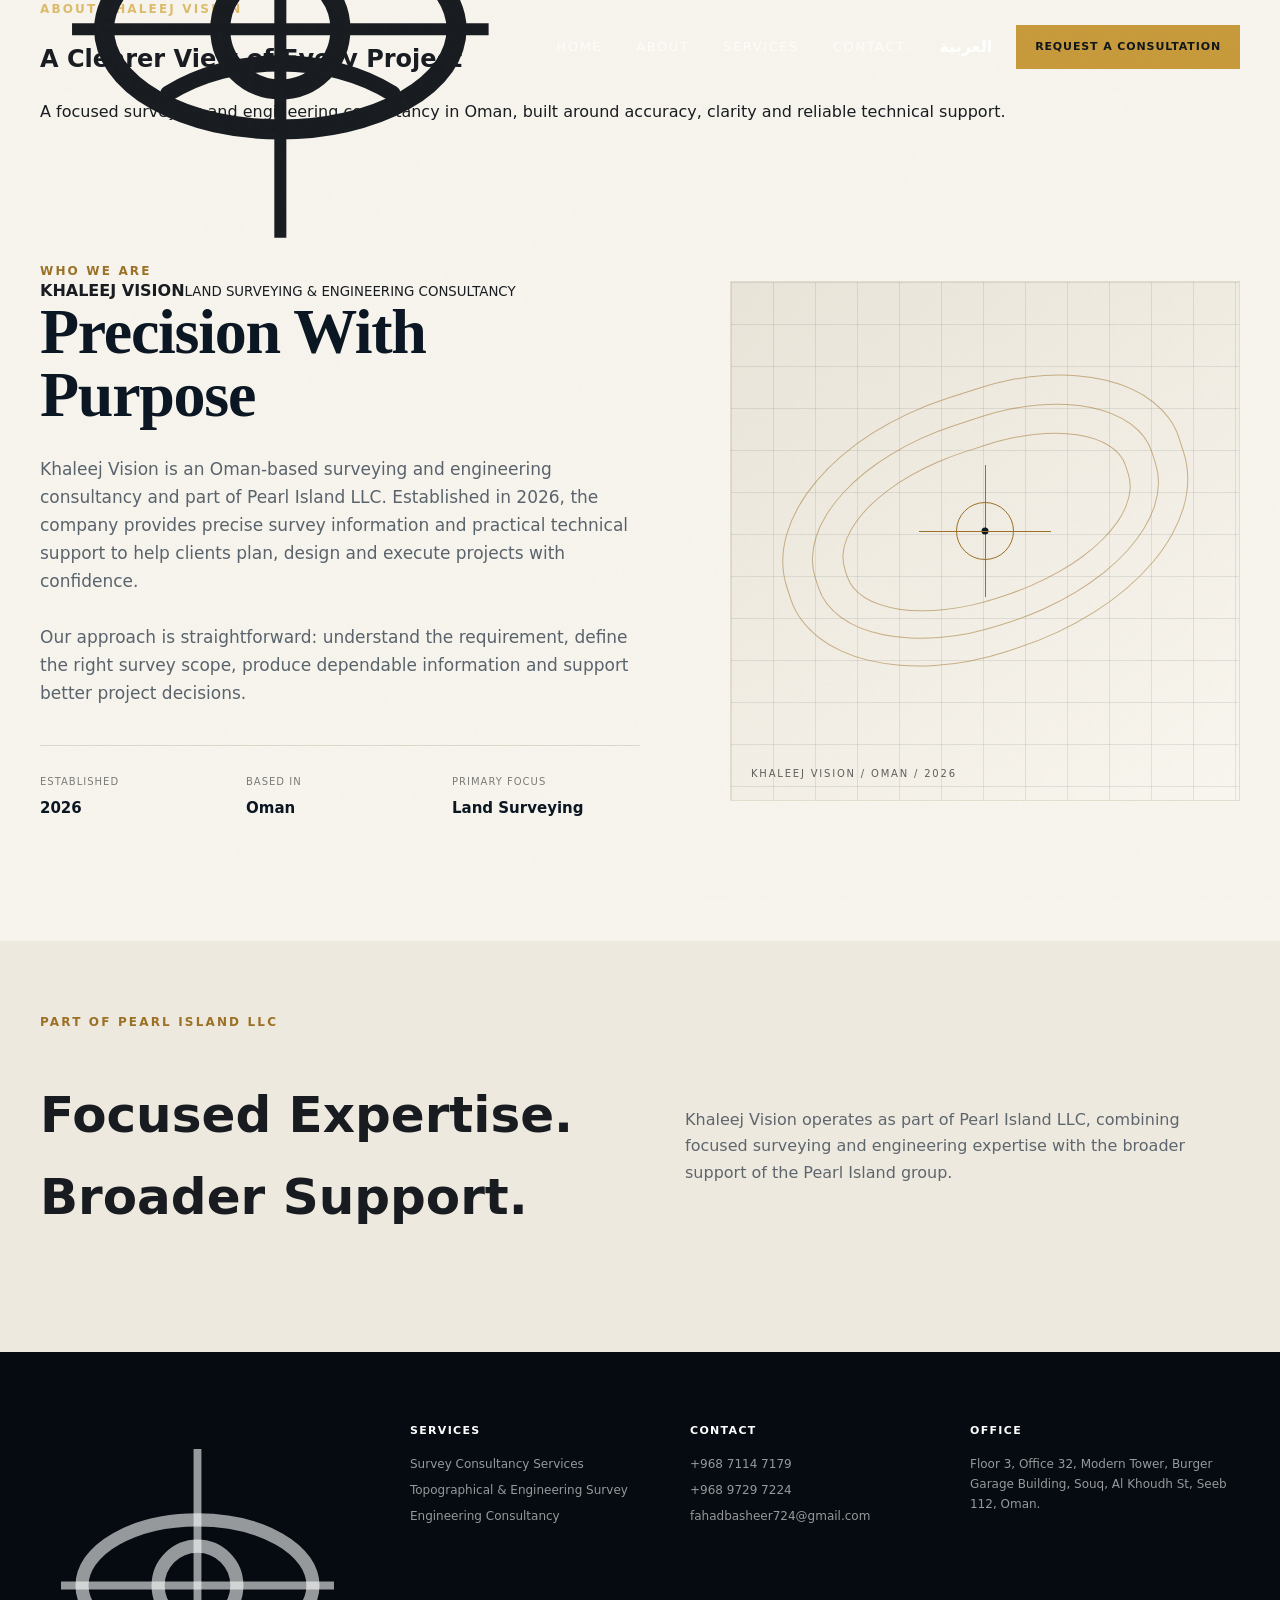
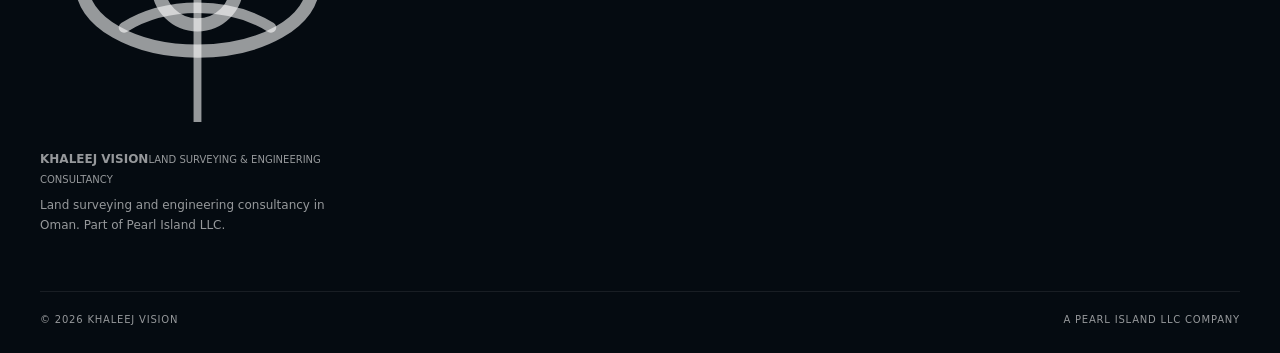
==== about.html @ 49a1b915 "Add separate About page" ====
<!DOCTYPE html>
<html lang="en" dir="ltr">
<head>
  <meta charset="UTF-8">
  <meta name="viewport" content="width=device-width, initial-scale=1.0">
  <meta name="description" content="About Khaleej Vision, an Oman-based surveying and engineering consultancy and part of Pearl Island LLC.">
  <title>About | Khaleej Vision</title>
  <link rel="stylesheet" href="styles.css">
</head>
<body>
  <div class="page-noise" aria-hidden="true"></div>
  <header class="site-header">
    <div class="container nav-wrap">
      <a class="brand-lockup" href="index.html" aria-label="Khaleej Vision home">
        <svg class="brand-mark" viewBox="0 0 120 120" aria-hidden="true"><ellipse cx="60" cy="60" rx="44" ry="25" fill="none" stroke="currentColor" stroke-width="5"/><circle cx="60" cy="60" r="15" fill="none" stroke="currentColor" stroke-width="5"/><line x1="60" y1="8" x2="60" y2="112" stroke="currentColor" stroke-width="3"/><line x1="8" y1="60" x2="112" y2="60" stroke="currentColor" stroke-width="3"/><path d="M32 76 C48 66,72 66,88 76" fill="none" stroke="currentColor" stroke-width="4" stroke-linecap="round"/></svg>
        <span class="brand-text"><strong>KHALEEJ VISION</strong><small>LAND SURVEYING &amp; ENGINEERING CONSULTANCY</small></span>
      </a>
      <nav class="desktop-nav" aria-label="Primary navigation">
        <a href="index.html" data-en="Home" data-ar="الرئيسية">Home</a>
        <a href="about.html" aria-current="page" data-en="About" data-ar="من نحن">About</a>
        <a href="services.html" data-en="Services" data-ar="خدماتنا">Services</a>
        <a href="contact.html" data-en="Contact" data-ar="تواصل معنا">Contact</a>
      </nav>
      <div class="nav-actions">
        <button class="lang-toggle" id="langToggle" type="button" aria-label="Switch language">العربية</button>
        <a class="btn btn-gold btn-nav" href="contact.html" data-en="Request a Consultation" data-ar="اطلب استشارة">Request a Consultation</a>
        <button class="menu-toggle" id="menuToggle" type="button" aria-label="Open menu"><span></span><span></span></button>
      </div>
    </div>
    <div class="mobile-menu" id="mobileMenu">
      <a href="index.html" data-en="Home" data-ar="الرئيسية">Home</a>
      <a href="about.html" aria-current="page" data-en="About" data-ar="من نحن">About</a>
      <a href="services.html" data-en="Services" data-ar="خدماتنا">Services</a>
      <a href="contact.html" data-en="Contact" data-ar="تواصل معنا">Contact</a>
      <a class="btn btn-gold" href="contact.html" data-en="Request a Consultation" data-ar="اطلب استشارة">Request a Consultation</a>
    </div>
  </header>

  <main>
    <section class="page-hero">
      <div class="container page-hero-inner">
        <div class="eyebrow" data-en="ABOUT KHALEEJ VISION" data-ar="عن خليج فيجن">ABOUT KHALEEJ VISION</div>
        <h1 data-en="A Clearer View of Every Project" data-ar="رؤية أوضح لكل مشروع">A Clearer View of Every Project</h1>
        <p data-en="A focused surveying and engineering consultancy in Oman, built around accuracy, clarity and reliable technical support." data-ar="شركة متخصصة في أعمال المساحة والاستشارات الهندسية في سلطنة عُمان، ترتكز على الدقة والوضوح والدعم الفني الموثوق.">A focused surveying and engineering consultancy in Oman, built around accuracy, clarity and reliable technical support.</p>
        <span class="hero-line"></span>
      </div>
    </section>

    <section class="section">
      <div class="container split-layout">
        <div class="section-copy">
          <div class="eyebrow dark" data-en="WHO WE ARE" data-ar="من نحن">WHO WE ARE</div>
          <h2 data-en="Precision With Purpose" data-ar="دقة لها هدف">Precision With Purpose</h2>
          <p data-en="Khaleej Vision is an Oman-based surveying and engineering consultancy and part of Pearl Island LLC. Established in 2026, the company provides precise survey information and practical technical support to help clients plan, design and execute projects with confidence." data-ar="خليج فيجن شركة متخصصة في أعمال المساحة والاستشارات الهندسية في سلطنة عُمان، وهي جزء من شركة Pearl Island LLC. تأسست في عام 2026 لتقديم بيانات مساحية دقيقة ودعم فني عملي يساعد العملاء على التخطيط والتصميم وتنفيذ المشاريع بثقة.">Khaleej Vision is an Oman-based surveying and engineering consultancy and part of Pearl Island LLC. Established in 2026, the company provides precise survey information and practical technical support to help clients plan, design and execute projects with confidence.</p>
          <p data-en="Our approach is straightforward: understand the requirement, define the right survey scope, produce dependable information and support better project decisions." data-ar="منهجيتنا واضحة: فهم المتطلبات، تحديد نطاق المسح المناسب، تقديم معلومات موثوقة، ودعم اتخاذ قرارات أفضل للمشروع.">Our approach is straightforward: understand the requirement, define the right survey scope, produce dependable information and support better project decisions.</p>
          <div class="mini-specs"><div><small data-en="Established" data-ar="تأسست">Established</small><strong>2026</strong></div><div><small data-en="Based in" data-ar="المقر">Based in</small><strong data-en="Oman" data-ar="سلطنة عُمان">Oman</strong></div><div><small data-en="Primary Focus" data-ar="المجال الرئيسي">Primary Focus</small><strong data-en="Land Surveying" data-ar="المساحة الأرضية">Land Surveying</strong></div></div>
        </div>
        <div class="about-art" aria-hidden="true"><div class="map-grid"></div><div class="contour contour-1"></div><div class="contour contour-2"></div><div class="contour contour-3"></div><div class="map-marker"><span></span></div><div class="art-label">KHALEEJ VISION / OMAN / 2026</div></div>
      </div>
    </section>

    <section class="pearl-section">
      <div class="container pearl-box">
        <div><div class="eyebrow dark" data-en="PART OF PEARL ISLAND LLC" data-ar="جزء من PEARL ISLAND LLC">PART OF PEARL ISLAND LLC</div><h2 data-en="Focused Expertise. Broader Support." data-ar="خبرة متخصصة. دعم أوسع.">Focused Expertise. Broader Support.</h2></div>
        <p data-en="Khaleej Vision operates as part of Pearl Island LLC, combining focused surveying and engineering expertise with the broader support of the Pearl Island group." data-ar="تعمل خليج فيجن كجزء من شركة Pearl Island LLC، لتجمع بين الخبرة المتخصصة في أعمال المساحة والهندسة والدعم الأوسع ضمن مجموعة Pearl Island.">Khaleej Vision operates as part of Pearl Island LLC, combining focused surveying and engineering expertise with the broader support of the Pearl Island group.</p>
      </div>
    </section>
  </main>

  <footer class="site-footer">
    <div class="container footer-grid">
      <div class="footer-brand"><a class="footer-lockup" href="index.html" aria-label="Khaleej Vision home"><svg class="brand-mark" viewBox="0 0 120 120" aria-hidden="true"><ellipse cx="60" cy="60" rx="44" ry="25" fill="none" stroke="currentColor" stroke-width="5"/><circle cx="60" cy="60" r="15" fill="none" stroke="currentColor" stroke-width="5"/><line x1="60" y1="8" x2="60" y2="112" stroke="currentColor" stroke-width="3"/><line x1="8" y1="60" x2="112" y2="60" stroke="currentColor" stroke-width="3"/><path d="M32 76 C48 66,72 66,88 76" fill="none" stroke="currentColor" stroke-width="4" stroke-linecap="round"/></svg><span class="brand-text"><strong>KHALEEJ VISION</strong><small>LAND SURVEYING &amp; ENGINEERING CONSULTANCY</small></span></a><p data-en="Land surveying and engineering consultancy in Oman. Part of Pearl Island LLC." data-ar="خدمات المساحة والاستشارات الهندسية في سلطنة عُمان. جزء من Pearl Island LLC.">Land surveying and engineering consultancy in Oman. Part of Pearl Island LLC.</p></div>
      <div><h4 data-en="Services" data-ar="الخدمات">Services</h4><a href="services.html" data-en="Survey Consultancy Services" data-ar="خدمات الاستشارات المساحية">Survey Consultancy Services</a><a href="services.html" data-en="Topographical & Engineering Survey" data-ar="الرفع الطبوغرافي والمسح الهندسي">Topographical & Engineering Survey</a><a href="services.html" data-en="Engineering Consultancy" data-ar="الاستشارات الهندسية">Engineering Consultancy</a></div>
      <div><h4 data-en="Contact" data-ar="التواصل">Contact</h4><p>+968 7114 7179</p><p>+968 9729 7224</p><p>fahadbasheer724@gmail.com</p></div>
      <div><h4 data-en="Office" data-ar="المكتب">Office</h4><p data-en="Floor 3, Office 32, Modern Tower, Burger Garage Building, Souq, Al Khoudh St, Seeb 112, Oman." data-ar="الطابق الثالث، مكتب 32، البرج الحديث، مبنى Burger Garage، السوق، شارع الخوض، السيب 112، سلطنة عُمان.">Floor 3, Office 32, Modern Tower, Burger Garage Building, Souq, Al Khoudh St, Seeb 112, Oman.</p></div>
    </div>
    <div class="container footer-bottom"><span>© 2026 Khaleej Vision</span><span data-en="A Pearl Island LLC Company" data-ar="إحدى شركات Pearl Island LLC">A Pearl Island LLC Company</span></div>
  </footer>
  <script src="script.js"></script>
</body>
</html>
---- styles.css ----
:root{
  --navy:#0B1623;
  --navy-2:#102538;
  --navy-3:#17344b;
  --gold:#C79A3B;
  --gold-light:#DDBB6A;
  --gold-dark:#9B7125;
  --ivory:#F7F4ED;
  --white:#FFFFFF;
  --slate:#65707C;
  --charcoal:#181C20;
  --line:rgba(199,154,59,.28);
  --radius:4px;
  --container:1200px;
}

*{box-sizing:border-box}
html{scroll-behavior:smooth}
body{
  margin:0;
  background:var(--ivory);
  color:var(--charcoal);
  font-family:Inter,system-ui,-apple-system,BlinkMacSystemFont,"Segoe UI",sans-serif;
  line-height:1.65;
  overflow-x:hidden;
}
body.rtl{font-family:"Noto Kufi Arabic",Inter,sans-serif}
img{max-width:100%;display:block}
a{text-decoration:none;color:inherit}
button,input,select,textarea{font:inherit}
button{cursor:pointer}
.container{width:min(var(--container),calc(100% - 40px));margin:0 auto}
.page-noise{
  position:fixed;inset:0;pointer-events:none;z-index:9999;opacity:.025;
  background-image:url("data:image/svg+xml,%3Csvg viewBox='0 0 180 180' xmlns='http://www.w3.org/2000/svg'%3E%3Cfilter id='n'%3E%3CfeTurbulence type='fractalNoise' baseFrequency='.82' numOctaves='2' stitchTiles='stitch'/%3E%3C/filter%3E%3Crect width='100%25' height='100%25' filter='url(%23n)' opacity='.7'/%3E%3C/svg%3E");
}

/* Header */
.site-header{
  position:absolute;top:0;left:0;right:0;z-index:50;
  border-bottom:1px solid rgba(255,255,255,.12);
}
.nav-wrap{height:94px;display:flex;align-items:center;justify-content:space-between;gap:24px}
.brand{width:190px;display:block}
.brand img{width:100%;filter:brightness(0) invert(1);opacity:.97}
.desktop-nav{display:flex;align-items:center;gap:34px;margin-left:auto}
.desktop-nav a{
  color:rgba(255,255,255,.78);font-size:13px;text-transform:uppercase;
  letter-spacing:.12em;position:relative;
}
.desktop-nav a:after{
  content:"";position:absolute;left:0;right:100%;bottom:-9px;height:1px;background:var(--gold);
  transition:right .25s ease;
}
.desktop-nav a:hover{color:#fff}
.desktop-nav a:hover:after{right:0}
.nav-actions{display:flex;align-items:center;gap:14px}
.lang-toggle{
  border:0;background:transparent;color:#fff;font-weight:600;padding:11px 10px
}
.menu-toggle{display:none;background:transparent;border:0;width:42px;height:42px;position:relative}
.menu-toggle span{position:absolute;left:8px;right:8px;height:1px;background:#fff}
.menu-toggle span:first-child{top:16px}.menu-toggle span:last-child{top:25px}
.mobile-menu{
  display:none;background:var(--navy);border-top:1px solid rgba(255,255,255,.1);
  padding:22px 20px 28px;
}
.mobile-menu a{display:block;color:#fff;padding:12px 0}

/* Buttons */
.btn{
  display:inline-flex;align-items:center;justify-content:center;min-height:48px;
  padding:0 24px;border:1px solid transparent;text-transform:uppercase;letter-spacing:.08em;
  font-size:12px;font-weight:700;transition:all .25s ease;
}
.btn-gold{background:var(--gold);color:#10161b;border-color:var(--gold)}
.btn-gold:hover{background:var(--gold-light);border-color:var(--gold-light);transform:translateY(-1px)}
.btn-outline{border-color:rgba(255,255,255,.5);color:#fff;background:transparent}
.btn-outline:hover{border-color:var(--gold);color:var(--gold-light)}
.btn-nav{min-height:44px;padding:0 18px;font-size:11px}

/* Hero */
.hero{
  position:relative;background:
  radial-gradient(circle at 78% 38%,rgba(48,86,111,.25),transparent 32%),
  linear-gradient(118deg,#07111c 0%,#0B1623 52%,#10283b 100%);
  color:#fff;overflow:hidden;
}
.hero:before{
  content:"";position:absolute;inset:0;opacity:.18;
  background-image:linear-gradient(rgba(255,255,255,.05) 1px,transparent 1px),
                   linear-gradient(90deg,rgba(255,255,255,.05) 1px,transparent 1px);
  background-size:56px 56px;
  mask-image:linear-gradient(to right,transparent 12%,#000 90%);
}
.hero-grid{
  min-height:780px;padding-top:150px;padding-bottom:100px;
  display:grid;grid-template-columns:1.05fr .95fr;align-items:center;gap:60px;position:relative;z-index:3;
}
.eyebrow{
  color:var(--gold-light);font-size:12px;font-weight:700;letter-spacing:.18em;
  text-transform:uppercase;margin-bottom:20px;
}
.eyebrow.dark{color:var(--gold-dark)}
.hero h1,.section h2{
  font-family:"Cormorant Garamond",Georgia,serif;font-weight:600;line-height:.98;margin:0;
}
body.rtl .hero h1,body.rtl .section h2{font-family:"Noto Kufi Arabic",serif;line-height:1.35}
.hero h1{font-size:clamp(58px,6.3vw,92px);max-width:760px;letter-spacing:-.025em}
.hero-lead{max-width:650px;color:rgba(255,255,255,.72);font-size:18px;margin:30px 0 34px}
.hero-actions{display:flex;flex-wrap:wrap;gap:14px}
.parent-note{margin-top:38px;display:flex;align-items:center;gap:14px;color:rgba(255,255,255,.6);font-size:11px;letter-spacing:.14em}
.parent-line{width:42px;height:1px;background:var(--gold)}

.hero-visual{position:relative;min-height:560px;display:flex;align-items:center;justify-content:center}
.visual-frame{
  width:min(100%,540px);aspect-ratio:1/1;position:relative;border:1px solid rgba(221,187,106,.26);
  border-radius:50%;background:radial-gradient(circle,rgba(255,255,255,.035),transparent 68%);
}
.visual-frame:before,.visual-frame:after{
  content:"";position:absolute;background:rgba(221,187,106,.34)
}
.visual-frame:before{width:1px;top:-28px;bottom:-28px;left:50%}
.visual-frame:after{height:1px;left:-28px;right:-28px;top:50%}
.terrain{position:absolute;left:9%;right:9%;bottom:13%;border:1px solid rgba(221,187,106,.44);border-top:none;border-radius:0 0 50% 50%}
.terrain-a{height:34%;transform:rotate(-6deg)}
.terrain-b{height:28%;left:13%;right:5%;transform:rotate(7deg);opacity:.7}
.terrain-c{height:22%;left:5%;right:16%;transform:rotate(-1deg);opacity:.5}
.instrument{position:absolute;left:50%;top:49%;transform:translate(-50%,-50%);width:180px;height:300px;z-index:2}
.instrument-head{position:absolute;top:15px;left:43px;width:94px;height:72px;border:5px solid var(--gold);background:#0d1c29;border-radius:6px}
.instrument-head:before{content:"";position:absolute;left:17px;right:17px;top:18px;height:5px;background:var(--gold)}
.lens{width:30px;height:30px;border:4px solid var(--gold-light);border-radius:50%;position:absolute;left:28px;top:17px;background:#0B1623}
.instrument-neck{position:absolute;top:86px;left:78px;width:24px;height:32px;background:var(--gold)}
.tripod{position:absolute;top:112px;width:5px;height:170px;background:linear-gradient(var(--gold-light),var(--gold));transform-origin:top}
.tripod-left{left:87px;transform:rotate(20deg)}.tripod-mid{left:88px}.tripod-right{left:89px;transform:rotate(-20deg)}
.coord{position:absolute;font-size:10px;letter-spacing:.12em;color:rgba(255,255,255,.52)}
.coord-a{top:18%;left:11%}.coord-b{top:42%;right:5%}.coord-c{bottom:18%;left:17%}
.survey-crosshair{position:absolute;right:-100px;top:180px;width:330px;height:330px;opacity:.16}
.cross-ring{position:absolute;inset:42px;border:1px solid var(--gold);border-radius:50%}
.cross-v{position:absolute;left:50%;top:0;bottom:0;width:1px;background:var(--gold)}
.cross-h{position:absolute;top:50%;left:0;right:0;height:1px;background:var(--gold)}
.topo-lines{position:absolute;width:500px;height:300px;border:1px solid rgba(221,187,106,.17);border-radius:45% 55% 51% 49%;transform:rotate(16deg)}
.topo-one{left:-160px;top:280px;box-shadow:0 0 0 22px rgba(221,187,106,.035),0 0 0 45px rgba(221,187,106,.025),0 0 0 68px rgba(221,187,106,.018)}

.trust-strip{position:relative;z-index:4;border-top:1px solid rgba(255,255,255,.13);background:rgba(4,12,19,.35)}
.trust-grid{display:grid;grid-template-columns:repeat(4,1fr)}
.trust-grid>div{padding:22px 24px;border-right:1px solid rgba(255,255,255,.1);display:flex;align-items:center;gap:14px}
body.rtl .trust-grid>div{border-right:0;border-left:1px solid rgba(255,255,255,.1)}
.trust-grid span{color:var(--gold);font-size:11px}
.trust-grid strong{font-size:12px;letter-spacing:.03em;font-weight:600;color:rgba(255,255,255,.84)}

/* General Sections */
.section{padding:120px 0;position:relative}
.section-light{background:var(--ivory)}
.split-layout{display:grid;grid-template-columns:1fr .85fr;gap:90px;align-items:center}
.section h2{font-size:clamp(46px,5vw,68px);color:var(--navy);letter-spacing:-.02em}
.section-copy>p,.section-heading>p{color:#59636c;font-size:17px;max-width:700px;margin:28px 0}
.mini-specs{display:grid;grid-template-columns:repeat(3,1fr);gap:18px;margin-top:38px;padding-top:28px;border-top:1px solid #ded8cc}
.mini-specs div{display:flex;flex-direction:column;gap:5px}
.mini-specs small{text-transform:uppercase;letter-spacing:.1em;font-size:10px;color:#7c7c78}
.mini-specs strong{color:var(--navy);font-size:15px}

.about-art{height:520px;position:relative;background:linear-gradient(145deg,#e9e4d8,#f9f6ef);overflow:hidden;border:1px solid #e3ddcf}
.map-grid{position:absolute;inset:0;background-image:linear-gradient(rgba(11,22,35,.09) 1px,transparent 1px),linear-gradient(90deg,rgba(11,22,35,.09) 1px,transparent 1px);background-size:42px 42px}
.contour{position:absolute;border:1px solid rgba(155,113,37,.5);border-radius:50% 42% 52% 45%;transform:rotate(-18deg)}
.contour-1{width:420px;height:260px;left:45px;top:110px}
.contour-2{width:360px;height:205px;left:75px;top:138px}
.contour-3{width:300px;height:150px;left:106px;top:166px}
.map-marker{position:absolute;left:50%;top:48%;width:58px;height:58px;border:1px solid var(--gold-dark);border-radius:50%;transform:translate(-50%,-50%)}
.map-marker:before,.map-marker:after{content:"";position:absolute;background:var(--gold-dark)}
.map-marker:before{left:50%;top:-38px;bottom:-38px;width:1px}.map-marker:after{top:50%;left:-38px;right:-38px;height:1px}
.map-marker span{position:absolute;width:7px;height:7px;background:var(--navy);border-radius:50%;left:50%;top:50%;transform:translate(-50%,-50%)}
.art-label{position:absolute;bottom:18px;left:20px;font-size:10px;letter-spacing:.18em;color:#5e5f5b}

/* Services */
.services-section{background:var(--navy);color:#fff}
.services-section h2{color:#fff}
.section-heading.center{text-align:center;max-width:850px;margin:0 auto 56px}
.section-heading.center p{margin:24px auto 0;color:rgba(255,255,255,.58)}
.services-grid{display:grid;grid-template-columns:repeat(3,1fr);gap:18px}
.service-card{
  min-height:430px;border:1px solid rgba(255,255,255,.12);padding:32px;display:flex;flex-direction:column;
  position:relative;background:rgba(255,255,255,.025);transition:all .3s ease;
}
.service-card.featured{border-color:rgba(199,154,59,.32)}
.service-card:hover{transform:translateY(-5px);border-color:var(--gold);background:rgba(255,255,255,.045)}
.service-number{font-family:"Cormorant Garamond",serif;color:var(--gold);font-size:34px;margin-bottom:18px}
.service-card h3{font-family:"Cormorant Garamond",serif;font-size:31px;line-height:1.05;margin:18px 0;color:#fff;font-weight:600}
body.rtl .service-card h3{font-family:"Noto Kufi Arabic",sans-serif;font-size:24px;line-height:1.55}
.service-card p{color:rgba(255,255,255,.61);font-size:14px;margin:0 0 28px}
.service-card a{margin-top:auto;color:var(--gold-light);font-size:12px;text-transform:uppercase;letter-spacing:.08em}
.temp-note{margin-top:auto;font-size:10px;color:rgba(255,255,255,.32);text-transform:uppercase;letter-spacing:.06em}
.service-icon{width:54px;height:54px;position:relative;color:var(--gold)}
.survey-icon:before{content:"";position:absolute;left:8px;right:8px;top:4px;height:28px;border:2px solid currentColor;border-radius:3px}
.survey-icon:after{content:"";position:absolute;left:26px;top:32px;width:2px;height:21px;background:currentColor;box-shadow:-15px 8px 0 -0.5px currentColor,15px 8px 0 -0.5px currentColor}
.topo-icon{border:1px solid currentColor;border-radius:45% 55% 45% 55%}
.topo-icon:before,.topo-icon:after{content:"";position:absolute;border:1px solid currentColor;border-radius:48% 52%}
.topo-icon:before{inset:8px}.topo-icon:after{inset:16px}
.engineering-icon:before{content:"";position:absolute;left:8px;bottom:5px;width:10px;height:25px;background:currentColor;box-shadow:14px -10px 0 currentColor,28px -22px 0 currentColor}
.engineering-icon:after{content:"";position:absolute;left:4px;right:3px;bottom:2px;height:2px;background:currentColor}

/* Precision */
.precision-section{background:#07121d;color:#fff;overflow:hidden}
.precision-bg{position:absolute;inset:0;opacity:.27;background:
  radial-gradient(circle at 85% 10%,rgba(199,154,59,.24),transparent 28%),
  repeating-radial-gradient(ellipse at 75% 55%,transparent 0 32px,rgba(221,187,106,.13) 33px 34px)}
.precision-grid{position:relative;display:grid;grid-template-columns:1fr 1fr;gap:80px;align-items:end}
.precision-section h2{color:#fff}
.precision-copy p{color:rgba(255,255,255,.66);font-size:17px;margin:0 0 30px}
.precision-points{display:flex;flex-direction:column}
.precision-points span{padding:14px 0;border-bottom:1px solid rgba(255,255,255,.12);font-size:13px;text-transform:uppercase;letter-spacing:.08em;color:rgba(255,255,255,.83)}

/* Process */
.process-section{background:#fff}
.process-line{display:grid;grid-template-columns:repeat(4,1fr);margin-top:60px;position:relative}
.process-line:before{content:"";position:absolute;left:6%;right:6%;top:25px;height:1px;background:#d8ccb6}
.process-step{padding:0 28px 0 0;position:relative;z-index:1}
body.rtl .process-step{padding:0 0 0 28px}
.step-dot{
  width:50px;height:50px;border:1px solid var(--gold);background:#fff;border-radius:50%;
  display:flex;align-items:center;justify-content:center;color:var(--gold-dark);font-size:11px;font-weight:700
}
.process-step h3{font-family:"Cormorant Garamond",serif;color:var(--navy);font-size:28px;margin:22px 0 8px}
body.rtl .process-step h3{font-family:"Noto Kufi Arabic",sans-serif;font-size:22px}
.process-step p{font-size:13px;color:#6d747a;max-width:230px}

/* Pearl */
.pearl-section{padding:72px 0;background:#eee9df}
.pearl-box{display:grid;grid-template-columns:1fr 1fr;gap:90px;align-items:center}
.pearl-box h2{font-size:50px}
.pearl-box p{color:#5e666d;font-size:16px;margin:0}

/* Contact */
.contact-section{background:linear-gradient(130deg,#091522,#0d2233);color:#fff}
.contact-grid{display:grid;grid-template-columns:.9fr 1.1fr;gap:90px;align-items:start}
.contact-section h2{color:#fff}
.contact-copy>p{color:rgba(255,255,255,.62);font-size:17px;max-width:520px}
.contact-details{display:flex;flex-direction:column;margin-top:45px}
.contact-details a{padding:15px 0;border-bottom:1px solid rgba(255,255,255,.12);display:flex;flex-direction:column}
.contact-details small{font-size:10px;color:var(--gold-light);text-transform:uppercase;letter-spacing:.12em}
.contact-details strong{font-size:15px;font-weight:500;margin-top:3px}
.contact-form{border:1px solid rgba(255,255,255,.13);padding:32px;background:rgba(255,255,255,.025)}
.form-row{display:grid;grid-template-columns:1fr 1fr;gap:16px}
.contact-form label{display:block;margin-bottom:18px}
.contact-form label span{display:block;font-size:11px;text-transform:uppercase;letter-spacing:.08em;color:rgba(255,255,255,.58);margin-bottom:7px}
.contact-form input,.contact-form select,.contact-form textarea{
  width:100%;border:1px solid rgba(255,255,255,.17);background:rgba(255,255,255,.04);color:#fff;
  min-height:50px;padding:11px 13px;outline:none;border-radius:0
}
.contact-form select option{color:#111}
.contact-form textarea{resize:vertical}
.contact-form input:focus,.contact-form select:focus,.contact-form textarea:focus{border-color:var(--gold)}
.form-note{font-size:10px;color:rgba(255,255,255,.32);margin:15px 0 0}

/* Footer */
.site-footer{background:#050b11;color:rgba(255,255,255,.58);padding:70px 0 24px}
.footer-grid{display:grid;grid-template-columns:1.4fr 1fr 1fr 1.2fr;gap:55px}
.footer-brand img{width:210px;filter:brightness(0) invert(1);margin-bottom:18px}
.footer-brand p,.footer-grid p,.footer-grid a{font-size:12px;display:block;margin:6px 0}
.footer-grid h4{color:#fff;font-size:11px;letter-spacing:.12em;text-transform:uppercase;margin:0 0 15px}
.footer-grid a:hover{color:var(--gold-light)}
.footer-bottom{border-top:1px solid rgba(255,255,255,.08);margin-top:50px;padding-top:20px;display:flex;justify-content:space-between;gap:20px;font-size:10px;letter-spacing:.08em;text-transform:uppercase}

/* RTL */
body.rtl{text-align:right}
body.rtl .desktop-nav{margin-left:0;margin-right:auto}
body.rtl .parent-note{flex-direction:row-reverse;justify-content:flex-end}
body.rtl .service-card a{direction:rtl}
body.rtl .art-label{left:auto;right:20px}

/* Responsive */
@media(max-width:980px){
  .desktop-nav,.btn-nav{display:none}
  .menu-toggle{display:block}
  .mobile-menu.open{display:block}
  .hero-grid,.split-layout,.precision-grid,.pearl-box,.contact-grid{grid-template-columns:1fr}
  .hero-grid{padding-top:150px;gap:10px}
  .hero-visual{min-height:420px}
  .visual-frame{width:390px}
  .trust-grid{grid-template-columns:repeat(2,1fr)}
  .services-grid{grid-template-columns:1fr}
  .service-card{min-height:330px}
  .process-line{grid-template-columns:repeat(2,1fr);gap:38px}
  .process-line:before{display:none}
  .footer-grid{grid-template-columns:repeat(2,1fr)}
  .section{padding:90px 0}
}
@media(max-width:620px){
  .container{width:min(100% - 28px,var(--container))}
  .nav-wrap{height:80px}
  .brand{width:160px}
  .lang-toggle{font-size:12px}
  .hero-grid{min-height:auto;padding-top:132px;padding-bottom:60px}
  .hero h1{font-size:50px}
  .hero-lead{font-size:15px}
  .hero-actions{flex-direction:column;align-items:stretch}
  .hero-visual{min-height:340px}
  .visual-frame{width:300px}
  .instrument{transform:translate(-50%,-50%) scale(.72)}
  .trust-grid{grid-template-columns:1fr 1fr}
  .trust-grid>div{padding:16px 12px;align-items:flex-start;flex-direction:column;gap:4px}
  .section h2{font-size:43px}
  .mini-specs{grid-template-columns:1fr}
  .about-art{height:360px}
  .services-grid{gap:12px}
  .process-line{grid-template-columns:1fr}
  .form-row{grid-template-columns:1fr}
  .footer-grid{grid-template-columns:1fr}
  .footer-bottom{flex-direction:column}
}
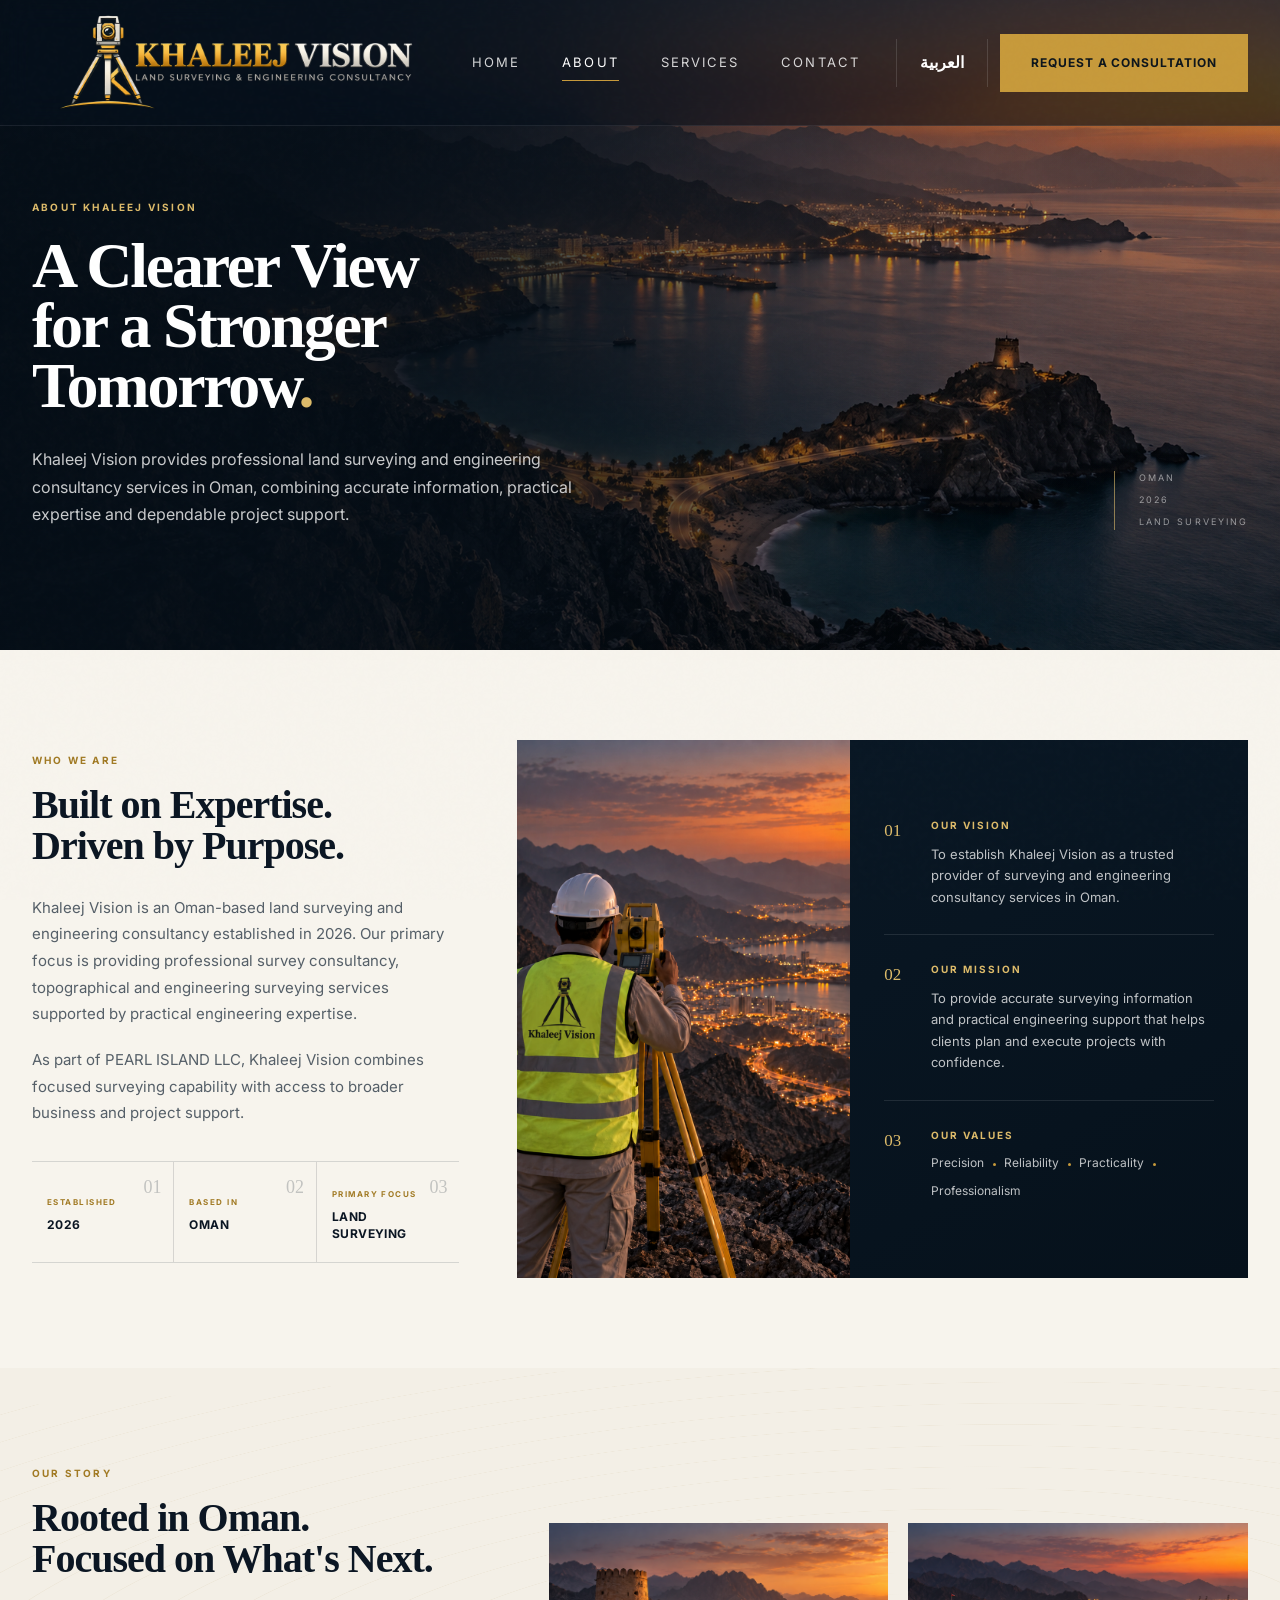
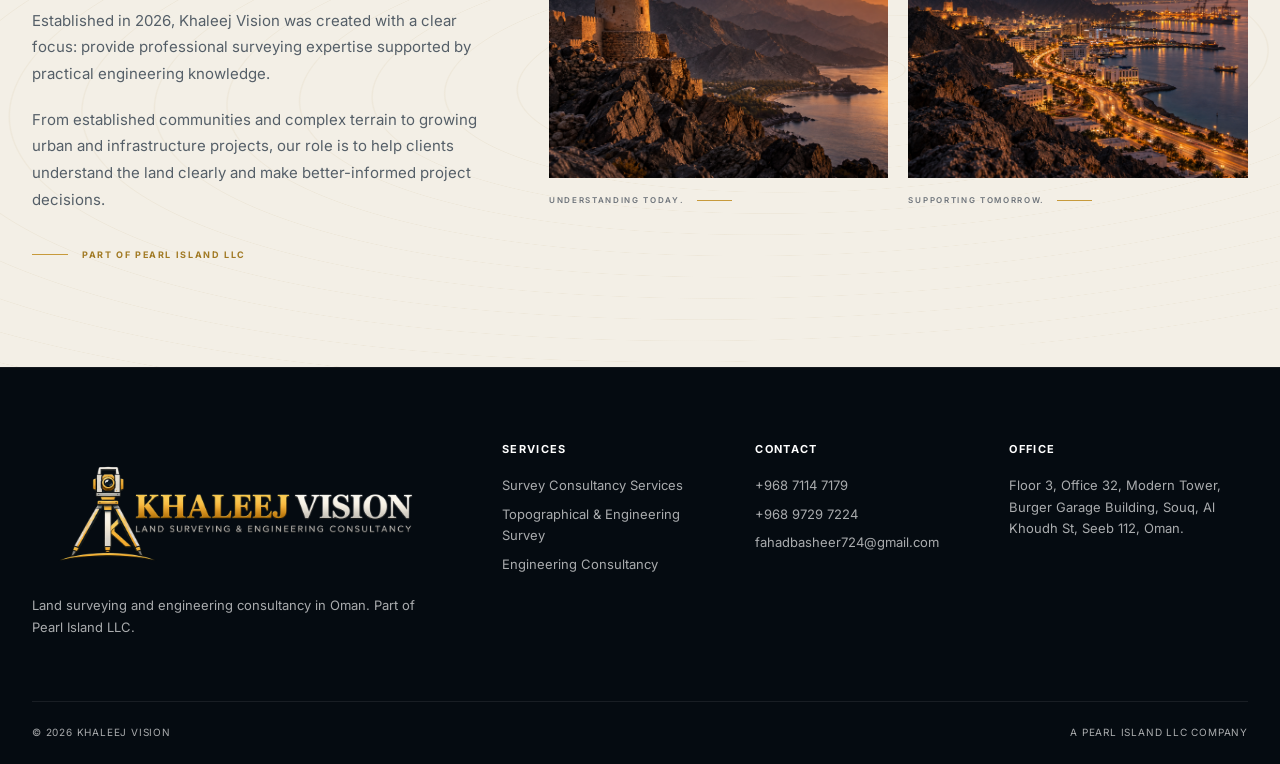
==== commit 88e28adf: "Updated the About Page" ====
--- a/about.html
+++ b/about.html
@@ -2,12 +2,35 @@
 <html lang="en" dir="ltr">
 <head>
   <meta charset="UTF-8">
-  <meta name="viewport" content="width=device-width, initial-scale=1.0">
-  <meta name="description" content="About Khaleej Vision, an Oman-based surveying and engineering consultancy and part of Pearl Island LLC.">
+
+  <meta
+    name="viewport"
+    content="width=device-width, initial-scale=1.0"
+  >
+
+  <meta
+    name="description"
+    content="About Khaleej Vision, an Oman-based surveying and engineering consultancy and part of Pearl Island LLC."
+  >
+
   <title>About | Khaleej Vision</title>
+
+  <!-- Fonts -->
+  <link rel="preconnect" href="https://fonts.googleapis.com">
+  <link rel="preconnect" href="https://fonts.gstatic.com" crossorigin>
+
+  <link
+    href="https://fonts.googleapis.com/css2?family=Inter:wght@400;500;600;700&display=swap"
+    rel="stylesheet"
+  >
+
+  <!-- Main site CSS -->
   <link rel="stylesheet" href="styles.css">
+
+  <!-- About page CSS -->
+  <link rel="stylesheet" href="about-page.css">
 </head>
-<body>
+<body class="about-page">
   <div class="page-noise" aria-hidden="true"></div>
   <header class="site-header">
     <div class="container nav-wrap">
@@ -37,35 +60,270 @@
   </header>
 
   <main>
-    <section class="page-hero">
-      <div class="container page-hero-inner">
-        <div class="eyebrow" data-en="ABOUT KHALEEJ VISION" data-ar="عن خليج فيجن">ABOUT KHALEEJ VISION</div>
-        <h1 data-en="A Clearer View of Every Project" data-ar="رؤية أوضح لكل مشروع">A Clearer View of Every Project</h1>
-        <p data-en="A focused surveying and engineering consultancy in Oman, built around accuracy, clarity and reliable technical support." data-ar="شركة متخصصة في أعمال المساحة والاستشارات الهندسية في سلطنة عُمان، ترتكز على الدقة والوضوح والدعم الفني الموثوق.">A focused surveying and engineering consultancy in Oman, built around accuracy, clarity and reliable technical support.</p>
-        <span class="hero-line"></span>
-      </div>
-    </section>
-
-    <section class="section">
-      <div class="container split-layout">
-        <div class="section-copy">
-          <div class="eyebrow dark" data-en="WHO WE ARE" data-ar="من نحن">WHO WE ARE</div>
-          <h2 data-en="Precision With Purpose" data-ar="دقة لها هدف">Precision With Purpose</h2>
-          <p data-en="Khaleej Vision is an Oman-based surveying and engineering consultancy and part of Pearl Island LLC. Established in 2026, the company provides precise survey information and practical technical support to help clients plan, design and execute projects with confidence." data-ar="خليج فيجن شركة متخصصة في أعمال المساحة والاستشارات الهندسية في سلطنة عُمان، وهي جزء من شركة Pearl Island LLC. تأسست في عام 2026 لتقديم بيانات مساحية دقيقة ودعم فني عملي يساعد العملاء على التخطيط والتصميم وتنفيذ المشاريع بثقة.">Khaleej Vision is an Oman-based surveying and engineering consultancy and part of Pearl Island LLC. Established in 2026, the company provides precise survey information and practical technical support to help clients plan, design and execute projects with confidence.</p>
-          <p data-en="Our approach is straightforward: understand the requirement, define the right survey scope, produce dependable information and support better project decisions." data-ar="منهجيتنا واضحة: فهم المتطلبات، تحديد نطاق المسح المناسب، تقديم معلومات موثوقة، ودعم اتخاذ قرارات أفضل للمشروع.">Our approach is straightforward: understand the requirement, define the right survey scope, produce dependable information and support better project decisions.</p>
-          <div class="mini-specs"><div><small data-en="Established" data-ar="تأسست">Established</small><strong>2026</strong></div><div><small data-en="Based in" data-ar="المقر">Based in</small><strong data-en="Oman" data-ar="سلطنة عُمان">Oman</strong></div><div><small data-en="Primary Focus" data-ar="المجال الرئيسي">Primary Focus</small><strong data-en="Land Surveying" data-ar="المساحة الأرضية">Land Surveying</strong></div></div>
-        </div>
-        <div class="about-art" aria-hidden="true"><div class="map-grid"></div><div class="contour contour-1"></div><div class="contour contour-2"></div><div class="contour contour-3"></div><div class="map-marker"><span></span></div><div class="art-label">KHALEEJ VISION / OMAN / 2026</div></div>
-      </div>
-    </section>
-
-    <section class="pearl-section">
-      <div class="container pearl-box">
-        <div><div class="eyebrow dark" data-en="PART OF PEARL ISLAND LLC" data-ar="جزء من PEARL ISLAND LLC">PART OF PEARL ISLAND LLC</div><h2 data-en="Focused Expertise. Broader Support." data-ar="خبرة متخصصة. دعم أوسع.">Focused Expertise. Broader Support.</h2></div>
-        <p data-en="Khaleej Vision operates as part of Pearl Island LLC, combining focused surveying and engineering expertise with the broader support of the Pearl Island group." data-ar="تعمل خليج فيجن كجزء من شركة Pearl Island LLC، لتجمع بين الخبرة المتخصصة في أعمال المساحة والهندسة والدعم الأوسع ضمن مجموعة Pearl Island.">Khaleej Vision operates as part of Pearl Island LLC, combining focused surveying and engineering expertise with the broader support of the Pearl Island group.</p>
-      </div>
-    </section>
-  </main>
+
+  <!-- ABOUT HERO -->
+  <section class="about-hero">
+    <div class="about-hero-media">
+      <img
+        src="assets/about-hero.png"
+        alt="Mountainous coastal landscape in Oman at sunset"
+      >
+    </div>
+
+    <div class="about-hero-overlay"></div>
+
+    <div class="container about-hero-inner">
+      <div class="about-hero-copy">
+
+        <div
+          class="eyebrow"
+          data-en="ABOUT KHALEEJ VISION"
+          data-ar="عن خليج فيجن"
+        >
+          ABOUT KHALEEJ VISION
+        </div>
+
+        <h1
+          data-en="A Clearer View<br>for a Stronger<br>Tomorrow<span class='gold-dot'>.</span>"
+          data-ar="رؤية أوضح<br>لمستقبل<br>أقوى<span class='gold-dot'>.</span>"
+        >
+          A Clearer View<br>
+          for a Stronger<br>
+          Tomorrow<span class="gold-dot">.</span>
+        </h1>
+
+        <p
+          data-en="Khaleej Vision provides professional land surveying and engineering consultancy services in Oman, combining accurate information, practical expertise and dependable project support."
+          data-ar="تقدم خليج فيجن خدمات احترافية في المساحة الأرضية والاستشارات الهندسية في سلطنة عُمان، مع الجمع بين المعلومات الدقيقة والخبرة العملية والدعم الموثوق للمشاريع."
+        >
+          Khaleej Vision provides professional land surveying and engineering consultancy services in Oman, combining accurate information, practical expertise and dependable project support.
+        </p>
+
+      </div>
+
+      <div class="about-hero-side-note" aria-hidden="true">
+        <span>OMAN</span>
+        <span>2026</span>
+        <span>LAND SURVEYING</span>
+      </div>
+    </div>
+  </section>
+
+
+  <!-- WHO WE ARE -->
+  <section class="about-who">
+    <div class="container about-who-grid">
+
+      <!-- LEFT COPY -->
+      <div class="about-who-copy">
+
+        <div
+          class="eyebrow dark"
+          data-en="WHO WE ARE"
+          data-ar="من نحن"
+        >
+          WHO WE ARE
+        </div>
+
+        <h2
+          data-en="Built on Expertise.<br>Driven by Purpose."
+          data-ar="مبنية على الخبرة.<br>ومدفوعة بالهدف."
+        >
+          Built on Expertise.<br>
+          Driven by Purpose.
+        </h2>
+
+        <p
+          data-en="Khaleej Vision is an Oman-based land surveying and engineering consultancy established in 2026. Our primary focus is providing professional survey consultancy, topographical and engineering surveying services supported by practical engineering expertise."
+          data-ar="خليج فيجن شركة متخصصة في المساحة الأرضية والاستشارات الهندسية في سلطنة عُمان، تأسست في عام 2026. يتركز عملنا الأساسي على الاستشارات المساحية والرفع الطبوغرافي والمسح الهندسي، مدعومة بخبرة هندسية عملية."
+        >
+          Khaleej Vision is an Oman-based land surveying and engineering consultancy established in 2026. Our primary focus is providing professional survey consultancy, topographical and engineering surveying services supported by practical engineering expertise.
+        </p>
+
+        <p
+          data-en="As part of PEARL ISLAND LLC, Khaleej Vision combines focused surveying capability with access to broader business and project support."
+          data-ar="وباعتبارها جزءاً من PEARL ISLAND LLC، تجمع خليج فيجن بين الخبرة المتخصصة في أعمال المساحة والدعم الأوسع للأعمال والمشاريع."
+        >
+          As part of PEARL ISLAND LLC, Khaleej Vision combines focused surveying capability with access to broader business and project support.
+        </p>
+
+        <div class="about-specs">
+
+          <div class="about-spec">
+            <span>01</span>
+            <small data-en="ESTABLISHED" data-ar="تأسست">ESTABLISHED</small>
+            <strong>2026</strong>
+          </div>
+
+          <div class="about-spec">
+            <span>02</span>
+            <small data-en="BASED IN" data-ar="المقر">BASED IN</small>
+            <strong data-en="OMAN" data-ar="سلطنة عُمان">OMAN</strong>
+          </div>
+
+          <div class="about-spec">
+            <span>03</span>
+            <small data-en="PRIMARY FOCUS" data-ar="المجال الرئيسي">PRIMARY FOCUS</small>
+            <strong data-en="LAND SURVEYING" data-ar="المساحة الأرضية">LAND SURVEYING</strong>
+          </div>
+
+        </div>
+      </div>
+
+
+      <!-- MIDDLE IMAGE -->
+      <div class="about-who-image">
+        <img
+          src="assets/about-surveyor.png"
+          alt="Land surveyor working in mountainous terrain in Oman"
+        >
+      </div>
+
+
+      <!-- RIGHT PANEL -->
+      <aside class="about-values-panel">
+
+        <div class="about-value-item">
+          <div class="about-value-number">01</div>
+
+          <div>
+            <h3 data-en="OUR VISION" data-ar="رؤيتنا">
+              OUR VISION
+            </h3>
+
+            <p
+              data-en="To establish Khaleej Vision as a trusted provider of surveying and engineering consultancy services in Oman."
+              data-ar="أن تصبح خليج فيجن جهة موثوقة في خدمات المساحة والاستشارات الهندسية في سلطنة عُمان."
+            >
+              To establish Khaleej Vision as a trusted provider of surveying and engineering consultancy services in Oman.
+            </p>
+          </div>
+        </div>
+
+
+        <div class="about-value-item">
+          <div class="about-value-number">02</div>
+
+          <div>
+            <h3 data-en="OUR MISSION" data-ar="مهمتنا">
+              OUR MISSION
+            </h3>
+
+            <p
+              data-en="To provide accurate surveying information and practical engineering support that helps clients plan and execute projects with confidence."
+              data-ar="تقديم معلومات مساحية دقيقة ودعم هندسي عملي يساعد العملاء على التخطيط وتنفيذ المشاريع بثقة."
+            >
+              To provide accurate surveying information and practical engineering support that helps clients plan and execute projects with confidence.
+            </p>
+          </div>
+        </div>
+
+
+        <div class="about-value-item">
+          <div class="about-value-number">03</div>
+
+          <div>
+            <h3 data-en="OUR VALUES" data-ar="قيمنا">
+              OUR VALUES
+            </h3>
+
+            <div class="about-values-list">
+              <span data-en="Precision" data-ar="الدقة">Precision</span>
+              <span data-en="Reliability" data-ar="الموثوقية">Reliability</span>
+              <span data-en="Practicality" data-ar="العملية">Practicality</span>
+              <span data-en="Professionalism" data-ar="الاحترافية">Professionalism</span>
+            </div>
+          </div>
+        </div>
+
+      </aside>
+    </div>
+  </section>
+
+
+  <!-- OUR STORY -->
+  <section class="about-story">
+    <div class="container about-story-grid">
+
+      <div class="about-story-copy">
+
+        <div
+          class="eyebrow dark"
+          data-en="OUR STORY"
+          data-ar="قصتنا"
+        >
+          OUR STORY
+        </div>
+
+        <h2
+          data-en="Rooted in Oman.<br>Focused on What's Next."
+          data-ar="جذورنا في عُمان.<br>ونظرتنا نحو المستقبل."
+        >
+          Rooted in Oman.<br>
+          Focused on What's Next.
+        </h2>
+
+        <p
+          data-en="Established in 2026, Khaleej Vision was created with a clear focus: provide professional surveying expertise supported by practical engineering knowledge."
+          data-ar="تأسست خليج فيجن في عام 2026 برؤية واضحة تتمثل في تقديم خبرة احترافية في أعمال المساحة مدعومة بمعرفة هندسية عملية."
+        >
+          Established in 2026, Khaleej Vision was created with a clear focus: provide professional surveying expertise supported by practical engineering knowledge.
+        </p>
+
+        <p
+          data-en="From established communities and complex terrain to growing urban and infrastructure projects, our role is to help clients understand the land clearly and make better-informed project decisions."
+          data-ar="من المجتمعات القائمة والتضاريس المعقدة إلى المشاريع الحضرية والبنية الأساسية المتنامية، يتمثل دورنا في مساعدة العملاء على فهم الأرض بوضوح واتخاذ قرارات أفضل للمشاريع."
+        >
+          From established communities and complex terrain to growing urban and infrastructure projects, our role is to help clients understand the land clearly and make better-informed project decisions.
+        </p>
+
+        <div class="about-parent-company">
+          <span></span>
+          <strong
+            data-en="PART OF PEARL ISLAND LLC"
+            data-ar="جزء من PEARL ISLAND LLC"
+          >
+            PART OF PEARL ISLAND LLC
+          </strong>
+        </div>
+
+      </div>
+
+
+      <div class="about-story-images">
+
+        <figure class="about-story-card">
+          <img
+            src="assets/about-heritage.png"
+            alt="Historic Omani fort overlooking mountainous coastal terrain"
+          >
+
+          <figcaption>
+            <span data-en="UNDERSTANDING TODAY." data-ar="فهم الحاضر.">
+              UNDERSTANDING TODAY.
+            </span>
+          </figcaption>
+        </figure>
+
+
+        <figure class="about-story-card">
+          <img
+            src="assets/about-modern-oman.png"
+            alt="Modern coastal development in Oman at twilight"
+          >
+
+          <figcaption>
+            <span data-en="SUPPORTING TOMORROW." data-ar="دعم المستقبل.">
+              SUPPORTING TOMORROW.
+            </span>
+          </figcaption>
+        </figure>
+
+      </div>
+    </div>
+  </section>
+
+</main>
 
   <footer class="site-footer">
     <div class="container footer-grid">
--- a/styles.css
+++ b/styles.css
@@ -10,122 +10,107 @@
   --slate:#65707C;
   --charcoal:#181C20;
   --line:rgba(199,154,59,.28);
-  --radius:4px;
-  --container:1200px;
-}
-
-*{box-sizing:border-box}
-html{scroll-behavior:smooth}
-body{
-  margin:0;
-  background:var(--ivory);
-  color:var(--charcoal);
-  font-family:Inter,system-ui,-apple-system,BlinkMacSystemFont,"Segoe UI",sans-serif;
-  line-height:1.65;
-  overflow-x:hidden;
-}
-body.rtl{font-family:"Noto Kufi Arabic",Inter,sans-serif}
-img{max-width:100%;display:block}
+  --container:1500px;
+}
+*{
+    box-sizing:border-box
+}
+
+html {
+    scroll-behavior:smooth
+}
+
+body {
+    margin:0;
+    background:var(--ivory);
+    color:var(--charcoal);
+    font-family:"Segoe UI",Arial,Helvetica,sans-serif;line-height:1.65;
+    overflow-x:hidden
+}
+
+body.rtl {
+    font-family:Tahoma,"Segoe UI",Arial,sans-serif;text-align:right
+}
 a{text-decoration:none;color:inherit}
+img,svg{display:block;max-width:100%}
 button,input,select,textarea{font:inherit}
 button{cursor:pointer}
-.container{width:min(var(--container),calc(100% - 40px));margin:0 auto}
-.page-noise{
-  position:fixed;inset:0;pointer-events:none;z-index:9999;opacity:.025;
-  background-image:url("data:image/svg+xml,%3Csvg viewBox='0 0 180 180' xmlns='http://www.w3.org/2000/svg'%3E%3Cfilter id='n'%3E%3CfeTurbulence type='fractalNoise' baseFrequency='.82' numOctaves='2' stitchTiles='stitch'/%3E%3C/filter%3E%3Crect width='100%25' height='100%25' filter='url(%23n)' opacity='.7'/%3E%3C/svg%3E");
-}
-
-/* Header */
+.container{width:min(var(--container),calc(100% - 64px));margin:0 auto}
+.page-noise{position:fixed;inset:0;z-index:9999;pointer-events:none;opacity:.02;background-image:url("data:image/svg+xml,%3Csvg viewBox='0 0 180 180' xmlns='http://www.w3.org/2000/svg'%3E%3Cfilter id='n'%3E%3CfeTurbulence type='fractalNoise' baseFrequency='.82' numOctaves='2' stitchTiles='stitch'/%3E%3C/filter%3E%3Crect width='100%25' height='100%25' filter='url(%23n)' opacity='.7'/%3E%3C/svg%3E")}
 .site-header{
-  position:absolute;top:0;left:0;right:0;z-index:50;
-  border-bottom:1px solid rgba(255,255,255,.12);
-}
-.nav-wrap{height:94px;display:flex;align-items:center;justify-content:space-between;gap:24px}
-.brand{width:190px;display:block}
-.brand img{width:100%;filter:brightness(0) invert(1);opacity:.97}
-.desktop-nav{display:flex;align-items:center;gap:34px;margin-left:auto}
-.desktop-nav a{
-  color:rgba(255,255,255,.78);font-size:13px;text-transform:uppercase;
-  letter-spacing:.12em;position:relative;
-}
-.desktop-nav a:after{
-  content:"";position:absolute;left:0;right:100%;bottom:-9px;height:1px;background:var(--gold);
-  transition:right .25s ease;
-}
-.desktop-nav a:hover{color:#fff}
-.desktop-nav a:hover:after{right:0}
-.nav-actions{display:flex;align-items:center;gap:14px}
-.lang-toggle{
-  border:0;background:transparent;color:#fff;font-weight:600;padding:11px 10px
-}
-.menu-toggle{display:none;background:transparent;border:0;width:42px;height:42px;position:relative}
+    position:absolute;
+    top:0;
+    left:0;
+    right:0;
+    z-index:50;
+
+    background:transparent;
+    border-bottom:1px solid rgba(255,255,255,.08);
+
+    transition:
+        background .25s ease,
+        backdrop-filter .25s ease,
+        border-color .25s ease;
+    }
+
+.site-header.scrolled {
+    position:fixed;
+
+    background:rgba(7,17,28,.78);
+
+    backdrop-filter:blur(18px);
+    -webkit-backdrop-filter:blur(18px);
+
+    border-bottom:1px solid rgba(255,255,255,.08);
+}
+
+.nav-wrap{height:108px;display:flex;align-items:center;gap:28px}
+.brand-lockup{display:inline-flex;align-items:center;gap:14px;color:var(--gold-light);min-width:345px}
+.brand-mark{width:58px;height:58px;flex:0 0 auto}
+.brand-text{display:flex;flex-direction:column;line-height:1;min-width:0}
+.brand-text strong{color:#fff;font-family:Georgia,"Times New Roman",serif;font-size:27px;font-weight:600;letter-spacing:.035em;white-space:nowrap}
+.brand-text small{margin-top:8px;color:rgba(255,255,255,.58);font-size:8px;letter-spacing:.12em;white-space:nowrap}
+.desktop-nav{display:flex;align-items:center;justify-content:center;gap:42px;margin-left:auto}
+body.rtl .desktop-nav{margin-left:0;margin-right:auto}
+.desktop-nav a{color:rgba(255,255,255,.82);font-size:13px;letter-spacing:.16em;text-transform:uppercase;position:relative;padding:12px 0}
+.desktop-nav a:after{content:"";position:absolute;left:0;right:100%;bottom:4px;height:1px;background:var(--gold);transition:right .25s ease}
+.desktop-nav a:hover,.desktop-nav a[aria-current="page"]{color:#fff}
+.desktop-nav a:hover:after,.desktop-nav a[aria-current="page"]:after{right:0}
+.nav-actions{display:flex;align-items:center;gap:12px;margin-left:8px}
+.lang-toggle{min-width:92px;min-height:48px;border:0;border-left:1px solid rgba(255,255,255,.13);border-right:1px solid rgba(255,255,255,.13);background:transparent;color:#fff;font-weight:700;padding:0 14px}
+.btn{display:inline-flex;align-items:center;justify-content:center;min-height:50px;padding:0 26px;border:1px solid transparent;text-transform:uppercase;letter-spacing:.08em;font-size:12px;font-weight:700;transition:all .25s ease}
+.btn-gold{background:var(--gold);color:#0d151c;border-color:var(--gold)}
+.btn-gold:hover{background:var(--gold-light);border-color:var(--gold-light);transform:translateY(-1px)}
+.btn-outline{background:transparent;color:#fff;border-color:rgba(255,255,255,.5)}
+.btn-outline:hover{border-color:var(--gold);color:var(--gold-light)}
+.btn-nav{min-height:58px;padding:0 30px}
+.menu-toggle{display:none;background:transparent;border:0;width:44px;height:44px;position:relative}
 .menu-toggle span{position:absolute;left:8px;right:8px;height:1px;background:#fff}
-.menu-toggle span:first-child{top:16px}.menu-toggle span:last-child{top:25px}
-.mobile-menu{
-  display:none;background:var(--navy);border-top:1px solid rgba(255,255,255,.1);
-  padding:22px 20px 28px;
-}
+.menu-toggle span:first-child{top:16px}.menu-toggle span:last-child{top:26px}
+.mobile-menu{display:none;background:var(--navy);border-top:1px solid rgba(255,255,255,.1);padding:20px 32px 28px}
+.mobile-menu.open{display:block}
 .mobile-menu a{display:block;color:#fff;padding:12px 0}
-
-/* Buttons */
-.btn{
-  display:inline-flex;align-items:center;justify-content:center;min-height:48px;
-  padding:0 24px;border:1px solid transparent;text-transform:uppercase;letter-spacing:.08em;
-  font-size:12px;font-weight:700;transition:all .25s ease;
-}
-.btn-gold{background:var(--gold);color:#10161b;border-color:var(--gold)}
-.btn-gold:hover{background:var(--gold-light);border-color:var(--gold-light);transform:translateY(-1px)}
-.btn-outline{border-color:rgba(255,255,255,.5);color:#fff;background:transparent}
-.btn-outline:hover{border-color:var(--gold);color:var(--gold-light)}
-.btn-nav{min-height:44px;padding:0 18px;font-size:11px}
-
-/* Hero */
-.hero{
-  position:relative;background:
-  radial-gradient(circle at 78% 38%,rgba(48,86,111,.25),transparent 32%),
-  linear-gradient(118deg,#07111c 0%,#0B1623 52%,#10283b 100%);
-  color:#fff;overflow:hidden;
-}
-.hero:before{
-  content:"";position:absolute;inset:0;opacity:.18;
-  background-image:linear-gradient(rgba(255,255,255,.05) 1px,transparent 1px),
-                   linear-gradient(90deg,rgba(255,255,255,.05) 1px,transparent 1px);
-  background-size:56px 56px;
-  mask-image:linear-gradient(to right,transparent 12%,#000 90%);
-}
-.hero-grid{
-  min-height:780px;padding-top:150px;padding-bottom:100px;
-  display:grid;grid-template-columns:1.05fr .95fr;align-items:center;gap:60px;position:relative;z-index:3;
-}
-.eyebrow{
-  color:var(--gold-light);font-size:12px;font-weight:700;letter-spacing:.18em;
-  text-transform:uppercase;margin-bottom:20px;
-}
+.mobile-menu .btn{margin-top:12px}
+.eyebrow{color:var(--gold-light);font-size:12px;font-weight:700;letter-spacing:.19em;text-transform:uppercase;margin-bottom:22px}
 .eyebrow.dark{color:var(--gold-dark)}
-.hero h1,.section h2{
-  font-family:"Cormorant Garamond",Georgia,serif;font-weight:600;line-height:.98;margin:0;
-}
-body.rtl .hero h1,body.rtl .section h2{font-family:"Noto Kufi Arabic",serif;line-height:1.35}
-.hero h1{font-size:clamp(58px,6.3vw,92px);max-width:760px;letter-spacing:-.025em}
-.hero-lead{max-width:650px;color:rgba(255,255,255,.72);font-size:18px;margin:30px 0 34px}
-.hero-actions{display:flex;flex-wrap:wrap;gap:14px}
-.parent-note{margin-top:38px;display:flex;align-items:center;gap:14px;color:rgba(255,255,255,.6);font-size:11px;letter-spacing:.14em}
-.parent-line{width:42px;height:1px;background:var(--gold)}
-
+.display-title,.section h2,.page-hero h1{font-family:Georgia,"Times New Roman",serif;font-weight:600;letter-spacing:-.03em;line-height:.98;margin:0}
+body.rtl .display-title,body.rtl .section h2,body.rtl .page-hero h1{font-family:Tahoma,"Segoe UI",Arial,sans-serif;line-height:1.35;letter-spacing:0}
+.hero{position:relative;color:#fff;overflow:hidden;background:radial-gradient(circle at 79% 34%,rgba(47,91,120,.28),transparent 31%),linear-gradient(118deg,#07111c 0%,#0B1623 54%,#10283b 100%)}
+.hero:before,.page-hero:before{content:"";position:absolute;inset:0;opacity:.14;background-image:linear-gradient(rgba(255,255,255,.05) 1px,transparent 1px),linear-gradient(90deg,rgba(255,255,255,.05) 1px,transparent 1px);background-size:56px 56px;mask-image:linear-gradient(to right,transparent 10%,#000 95%)}
+.hero-grid{min-height:830px;padding-top:178px;padding-bottom:90px;display:grid;grid-template-columns:1.02fr .98fr;align-items:center;gap:90px;position:relative;z-index:2}
+.hero h1{font-size:clamp(60px,5.8vw,96px);max-width:760px}
+.hero-lead{max-width:660px;color:rgba(255,255,255,.73);font-size:18px;margin:32px 0 36px}
+.hero-actions{display:flex;flex-wrap:wrap;gap:16px}
+.parent-note{margin-top:34px;display:flex;align-items:center;gap:15px;color:rgba(255,255,255,.58);font-size:11px;letter-spacing:.13em}
+.parent-line{width:44px;height:1px;background:var(--gold)}
+body.rtl .parent-note{flex-direction:row-reverse;justify-content:flex-end}
 .hero-visual{position:relative;min-height:560px;display:flex;align-items:center;justify-content:center}
-.visual-frame{
-  width:min(100%,540px);aspect-ratio:1/1;position:relative;border:1px solid rgba(221,187,106,.26);
-  border-radius:50%;background:radial-gradient(circle,rgba(255,255,255,.035),transparent 68%);
-}
-.visual-frame:before,.visual-frame:after{
-  content:"";position:absolute;background:rgba(221,187,106,.34)
-}
-.visual-frame:before{width:1px;top:-28px;bottom:-28px;left:50%}
-.visual-frame:after{height:1px;left:-28px;right:-28px;top:50%}
-.terrain{position:absolute;left:9%;right:9%;bottom:13%;border:1px solid rgba(221,187,106,.44);border-top:none;border-radius:0 0 50% 50%}
-.terrain-a{height:34%;transform:rotate(-6deg)}
-.terrain-b{height:28%;left:13%;right:5%;transform:rotate(7deg);opacity:.7}
-.terrain-c{height:22%;left:5%;right:16%;transform:rotate(-1deg);opacity:.5}
+.visual-frame{width:min(100%,540px);aspect-ratio:1/1;position:relative;border:1px solid rgba(221,187,106,.23);border-radius:50%;background:radial-gradient(circle,rgba(255,255,255,.035),transparent 68%)}
+.visual-frame:before,.visual-frame:after{content:"";position:absolute;background:rgba(221,187,106,.3)}
+.visual-frame:before{width:1px;top:-32px;bottom:-32px;left:50%}
+.visual-frame:after{height:1px;left:-32px;right:-32px;top:50%}
+.terrain{position:absolute;left:9%;right:9%;bottom:13%;border:1px solid rgba(221,187,106,.38);border-top:none;border-radius:0 0 50% 50%}
+.terrain-a{height:34%;transform:rotate(-6deg)}.terrain-b{height:28%;left:13%;right:5%;transform:rotate(7deg);opacity:.7}.terrain-c{height:22%;left:5%;right:16%;transform:rotate(-1deg);opacity:.5}
 .instrument{position:absolute;left:50%;top:49%;transform:translate(-50%,-50%);width:180px;height:300px;z-index:2}
 .instrument-head{position:absolute;top:15px;left:43px;width:94px;height:72px;border:5px solid var(--gold);background:#0d1c29;border-radius:6px}
 .instrument-head:before{content:"";position:absolute;left:17px;right:17px;top:18px;height:5px;background:var(--gold)}
@@ -133,178 +118,137 @@
 .instrument-neck{position:absolute;top:86px;left:78px;width:24px;height:32px;background:var(--gold)}
 .tripod{position:absolute;top:112px;width:5px;height:170px;background:linear-gradient(var(--gold-light),var(--gold));transform-origin:top}
 .tripod-left{left:87px;transform:rotate(20deg)}.tripod-mid{left:88px}.tripod-right{left:89px;transform:rotate(-20deg)}
-.coord{position:absolute;font-size:10px;letter-spacing:.12em;color:rgba(255,255,255,.52)}
+.coord{position:absolute;font-size:10px;letter-spacing:.12em;color:rgba(255,255,255,.54)}
 .coord-a{top:18%;left:11%}.coord-b{top:42%;right:5%}.coord-c{bottom:18%;left:17%}
-.survey-crosshair{position:absolute;right:-100px;top:180px;width:330px;height:330px;opacity:.16}
-.cross-ring{position:absolute;inset:42px;border:1px solid var(--gold);border-radius:50%}
-.cross-v{position:absolute;left:50%;top:0;bottom:0;width:1px;background:var(--gold)}
-.cross-h{position:absolute;top:50%;left:0;right:0;height:1px;background:var(--gold)}
-.topo-lines{position:absolute;width:500px;height:300px;border:1px solid rgba(221,187,106,.17);border-radius:45% 55% 51% 49%;transform:rotate(16deg)}
-.topo-one{left:-160px;top:280px;box-shadow:0 0 0 22px rgba(221,187,106,.035),0 0 0 45px rgba(221,187,106,.025),0 0 0 68px rgba(221,187,106,.018)}
-
-.trust-strip{position:relative;z-index:4;border-top:1px solid rgba(255,255,255,.13);background:rgba(4,12,19,.35)}
+.trust-strip{position:relative;z-index:3;border-top:1px solid rgba(255,255,255,.13);background:rgba(4,12,19,.45)}
 .trust-grid{display:grid;grid-template-columns:repeat(4,1fr)}
-.trust-grid>div{padding:22px 24px;border-right:1px solid rgba(255,255,255,.1);display:flex;align-items:center;gap:14px}
+.trust-grid>div{padding:24px;border-right:1px solid rgba(255,255,255,.1);display:flex;align-items:center;gap:14px}
+.trust-grid span{color:var(--gold);font-size:11px}.trust-grid strong{font-size:12px;color:rgba(255,255,255,.86)}
 body.rtl .trust-grid>div{border-right:0;border-left:1px solid rgba(255,255,255,.1)}
-.trust-grid span{color:var(--gold);font-size:11px}
-.trust-grid strong{font-size:12px;letter-spacing:.03em;font-weight:600;color:rgba(255,255,255,.84)}
-
-/* General Sections */
-.section{padding:120px 0;position:relative}
-.section-light{background:var(--ivory)}
-.split-layout{display:grid;grid-template-columns:1fr .85fr;gap:90px;align-items:center}
-.section h2{font-size:clamp(46px,5vw,68px);color:var(--navy);letter-spacing:-.02em}
-.section-copy>p,.section-heading>p{color:#59636c;font-size:17px;max-width:700px;margin:28px 0}
-.mini-specs{display:grid;grid-template-columns:repeat(3,1fr);gap:18px;margin-top:38px;padding-top:28px;border-top:1px solid #ded8cc}
-.mini-specs div{display:flex;flex-direction:column;gap:5px}
-.mini-specs small{text-transform:uppercase;letter-spacing:.1em;font-size:10px;color:#7c7c78}
-.mini-specs strong{color:var(--navy);font-size:15px}
-
+.page-hero{position:relative;overflow:hidden;color:#fff;background:radial-gradient(circle at 82% 24%,rgba(49,90,116,.28),transparent 30%),linear-gradient(120deg,#07111c,#0B1623 58%,#10283b)}
+.page-hero-inner{min-height:480px;padding-top:188px;padding-bottom:80px;position:relative;z-index:2;display:flex;flex-direction:column;justify-content:center}
+.page-hero h1{font-size:clamp(56px,6vw,88px);max-width:900px}
+.page-hero p{max-width:720px;color:rgba(255,255,255,.66);font-size:17px;margin:26px 0 0}
+.page-hero .hero-line{width:82px;height:2px;background:var(--gold);margin-top:30px}
+.home-intro{background:var(--ivory)}
+.section{padding:112px 0;position:relative}
+.split-layout{display:grid;grid-template-columns:1fr .9fr;gap:88px;align-items:center}
+.section h2{font-size:clamp(46px,5vw,72px);color:var(--navy)}
+.section-copy>p,.section-heading>p{color:#59636c;font-size:17px;max-width:720px;margin:28px 0}
+.home-teasers{display:grid;grid-template-columns:repeat(3,1fr);gap:18px;margin-top:46px}
+.teaser{background:#fff;border:1px solid #ded8cd;padding:26px;min-height:180px;transition:.25s ease}
+.teaser:hover{border-color:var(--gold);transform:translateY(-3px)}
+.teaser span{font-size:11px;color:var(--gold-dark);letter-spacing:.12em}
+.teaser h3{font-family:Georgia,"Times New Roman",serif;color:var(--navy);font-size:24px;line-height:1.1;margin:15px 0 10px}
+body.rtl .teaser h3{font-family:Tahoma,"Segoe UI",Arial,sans-serif;line-height:1.5}
+.teaser p{font-size:13px;color:#697178;margin:0}
+.inline-link{display:inline-block;margin-top:28px;color:var(--gold-dark);font-size:12px;font-weight:700;letter-spacing:.08em;text-transform:uppercase}
 .about-art{height:520px;position:relative;background:linear-gradient(145deg,#e9e4d8,#f9f6ef);overflow:hidden;border:1px solid #e3ddcf}
 .map-grid{position:absolute;inset:0;background-image:linear-gradient(rgba(11,22,35,.09) 1px,transparent 1px),linear-gradient(90deg,rgba(11,22,35,.09) 1px,transparent 1px);background-size:42px 42px}
 .contour{position:absolute;border:1px solid rgba(155,113,37,.5);border-radius:50% 42% 52% 45%;transform:rotate(-18deg)}
-.contour-1{width:420px;height:260px;left:45px;top:110px}
-.contour-2{width:360px;height:205px;left:75px;top:138px}
-.contour-3{width:300px;height:150px;left:106px;top:166px}
+.contour-1{width:420px;height:260px;left:45px;top:110px}.contour-2{width:360px;height:205px;left:75px;top:138px}.contour-3{width:300px;height:150px;left:106px;top:166px}
 .map-marker{position:absolute;left:50%;top:48%;width:58px;height:58px;border:1px solid var(--gold-dark);border-radius:50%;transform:translate(-50%,-50%)}
 .map-marker:before,.map-marker:after{content:"";position:absolute;background:var(--gold-dark)}
 .map-marker:before{left:50%;top:-38px;bottom:-38px;width:1px}.map-marker:after{top:50%;left:-38px;right:-38px;height:1px}
 .map-marker span{position:absolute;width:7px;height:7px;background:var(--navy);border-radius:50%;left:50%;top:50%;transform:translate(-50%,-50%)}
 .art-label{position:absolute;bottom:18px;left:20px;font-size:10px;letter-spacing:.18em;color:#5e5f5b}
-
-/* Services */
-.services-section{background:var(--navy);color:#fff}
-.services-section h2{color:#fff}
-.section-heading.center{text-align:center;max-width:850px;margin:0 auto 56px}
-.section-heading.center p{margin:24px auto 0;color:rgba(255,255,255,.58)}
+body.rtl .art-label{left:auto;right:20px}
+.mini-specs{display:grid;grid-template-columns:repeat(3,1fr);gap:18px;margin-top:38px;padding-top:28px;border-top:1px solid #ded8cc}
+.mini-specs div{display:flex;flex-direction:column;gap:5px}.mini-specs small{text-transform:uppercase;letter-spacing:.1em;font-size:10px;color:#7c7c78}.mini-specs strong{color:var(--navy);font-size:15px}
+.pearl-section{background:#eee9df;padding:80px 0}.pearl-box{display:grid;grid-template-columns:1fr 1fr;gap:90px;align-items:center}.pearl-box h2{font-family:Georgia,"Times New Roman",serif;font-size:54px;line-height:1.05;color:var(--navy);margin:0}.pearl-box p{color:#5e666d;font-size:16px;margin:0}
+.services-page{background:var(--navy);color:#fff}.services-page h2{color:#fff}.section-heading.center{text-align:center;max-width:900px;margin:0 auto 58px}.section-heading.center p{margin:24px auto 0;color:rgba(255,255,255,.59)}
 .services-grid{display:grid;grid-template-columns:repeat(3,1fr);gap:18px}
-.service-card{
-  min-height:430px;border:1px solid rgba(255,255,255,.12);padding:32px;display:flex;flex-direction:column;
-  position:relative;background:rgba(255,255,255,.025);transition:all .3s ease;
-}
-.service-card.featured{border-color:rgba(199,154,59,.32)}
-.service-card:hover{transform:translateY(-5px);border-color:var(--gold);background:rgba(255,255,255,.045)}
-.service-number{font-family:"Cormorant Garamond",serif;color:var(--gold);font-size:34px;margin-bottom:18px}
-.service-card h3{font-family:"Cormorant Garamond",serif;font-size:31px;line-height:1.05;margin:18px 0;color:#fff;font-weight:600}
-body.rtl .service-card h3{font-family:"Noto Kufi Arabic",sans-serif;font-size:24px;line-height:1.55}
-.service-card p{color:rgba(255,255,255,.61);font-size:14px;margin:0 0 28px}
-.service-card a{margin-top:auto;color:var(--gold-light);font-size:12px;text-transform:uppercase;letter-spacing:.08em}
-.temp-note{margin-top:auto;font-size:10px;color:rgba(255,255,255,.32);text-transform:uppercase;letter-spacing:.06em}
-.service-icon{width:54px;height:54px;position:relative;color:var(--gold)}
-.survey-icon:before{content:"";position:absolute;left:8px;right:8px;top:4px;height:28px;border:2px solid currentColor;border-radius:3px}
-.survey-icon:after{content:"";position:absolute;left:26px;top:32px;width:2px;height:21px;background:currentColor;box-shadow:-15px 8px 0 -0.5px currentColor,15px 8px 0 -0.5px currentColor}
-.topo-icon{border:1px solid currentColor;border-radius:45% 55% 45% 55%}
-.topo-icon:before,.topo-icon:after{content:"";position:absolute;border:1px solid currentColor;border-radius:48% 52%}
-.topo-icon:before{inset:8px}.topo-icon:after{inset:16px}
-.engineering-icon:before{content:"";position:absolute;left:8px;bottom:5px;width:10px;height:25px;background:currentColor;box-shadow:14px -10px 0 currentColor,28px -22px 0 currentColor}
-.engineering-icon:after{content:"";position:absolute;left:4px;right:3px;bottom:2px;height:2px;background:currentColor}
-
-/* Precision */
-.precision-section{background:#07121d;color:#fff;overflow:hidden}
-.precision-bg{position:absolute;inset:0;opacity:.27;background:
-  radial-gradient(circle at 85% 10%,rgba(199,154,59,.24),transparent 28%),
-  repeating-radial-gradient(ellipse at 75% 55%,transparent 0 32px,rgba(221,187,106,.13) 33px 34px)}
-.precision-grid{position:relative;display:grid;grid-template-columns:1fr 1fr;gap:80px;align-items:end}
-.precision-section h2{color:#fff}
-.precision-copy p{color:rgba(255,255,255,.66);font-size:17px;margin:0 0 30px}
-.precision-points{display:flex;flex-direction:column}
-.precision-points span{padding:14px 0;border-bottom:1px solid rgba(255,255,255,.12);font-size:13px;text-transform:uppercase;letter-spacing:.08em;color:rgba(255,255,255,.83)}
-
-/* Process */
-.process-section{background:#fff}
-.process-line{display:grid;grid-template-columns:repeat(4,1fr);margin-top:60px;position:relative}
-.process-line:before{content:"";position:absolute;left:6%;right:6%;top:25px;height:1px;background:#d8ccb6}
-.process-step{padding:0 28px 0 0;position:relative;z-index:1}
-body.rtl .process-step{padding:0 0 0 28px}
-.step-dot{
-  width:50px;height:50px;border:1px solid var(--gold);background:#fff;border-radius:50%;
-  display:flex;align-items:center;justify-content:center;color:var(--gold-dark);font-size:11px;font-weight:700
-}
-.process-step h3{font-family:"Cormorant Garamond",serif;color:var(--navy);font-size:28px;margin:22px 0 8px}
-body.rtl .process-step h3{font-family:"Noto Kufi Arabic",sans-serif;font-size:22px}
-.process-step p{font-size:13px;color:#6d747a;max-width:230px}
-
-/* Pearl */
-.pearl-section{padding:72px 0;background:#eee9df}
-.pearl-box{display:grid;grid-template-columns:1fr 1fr;gap:90px;align-items:center}
-.pearl-box h2{font-size:50px}
-.pearl-box p{color:#5e666d;font-size:16px;margin:0}
-
-/* Contact */
-.contact-section{background:linear-gradient(130deg,#091522,#0d2233);color:#fff}
-.contact-grid{display:grid;grid-template-columns:.9fr 1.1fr;gap:90px;align-items:start}
-.contact-section h2{color:#fff}
-.contact-copy>p{color:rgba(255,255,255,.62);font-size:17px;max-width:520px}
-.contact-details{display:flex;flex-direction:column;margin-top:45px}
-.contact-details a{padding:15px 0;border-bottom:1px solid rgba(255,255,255,.12);display:flex;flex-direction:column}
-.contact-details small{font-size:10px;color:var(--gold-light);text-transform:uppercase;letter-spacing:.12em}
-.contact-details strong{font-size:15px;font-weight:500;margin-top:3px}
-.contact-form{border:1px solid rgba(255,255,255,.13);padding:32px;background:rgba(255,255,255,.025)}
-.form-row{display:grid;grid-template-columns:1fr 1fr;gap:16px}
-.contact-form label{display:block;margin-bottom:18px}
-.contact-form label span{display:block;font-size:11px;text-transform:uppercase;letter-spacing:.08em;color:rgba(255,255,255,.58);margin-bottom:7px}
-.contact-form input,.contact-form select,.contact-form textarea{
-  width:100%;border:1px solid rgba(255,255,255,.17);background:rgba(255,255,255,.04);color:#fff;
-  min-height:50px;padding:11px 13px;outline:none;border-radius:0
-}
-.contact-form select option{color:#111}
-.contact-form textarea{resize:vertical}
-.contact-form input:focus,.contact-form select:focus,.contact-form textarea:focus{border-color:var(--gold)}
-.form-note{font-size:10px;color:rgba(255,255,255,.32);margin:15px 0 0}
-
-/* Footer */
-.site-footer{background:#050b11;color:rgba(255,255,255,.58);padding:70px 0 24px}
-.footer-grid{display:grid;grid-template-columns:1.4fr 1fr 1fr 1.2fr;gap:55px}
-.footer-brand img{width:210px;filter:brightness(0) invert(1);margin-bottom:18px}
-.footer-brand p,.footer-grid p,.footer-grid a{font-size:12px;display:block;margin:6px 0}
-.footer-grid h4{color:#fff;font-size:11px;letter-spacing:.12em;text-transform:uppercase;margin:0 0 15px}
-.footer-grid a:hover{color:var(--gold-light)}
-.footer-bottom{border-top:1px solid rgba(255,255,255,.08);margin-top:50px;padding-top:20px;display:flex;justify-content:space-between;gap:20px;font-size:10px;letter-spacing:.08em;text-transform:uppercase}
-
-/* RTL */
-body.rtl{text-align:right}
-body.rtl .desktop-nav{margin-left:0;margin-right:auto}
-body.rtl .parent-note{flex-direction:row-reverse;justify-content:flex-end}
-body.rtl .service-card a{direction:rtl}
-body.rtl .art-label{left:auto;right:20px}
-
-/* Responsive */
-@media(max-width:980px){
-  .desktop-nav,.btn-nav{display:none}
-  .menu-toggle{display:block}
-  .mobile-menu.open{display:block}
-  .hero-grid,.split-layout,.precision-grid,.pearl-box,.contact-grid{grid-template-columns:1fr}
-  .hero-grid{padding-top:150px;gap:10px}
-  .hero-visual{min-height:420px}
-  .visual-frame{width:390px}
-  .trust-grid{grid-template-columns:repeat(2,1fr)}
-  .services-grid{grid-template-columns:1fr}
-  .service-card{min-height:330px}
-  .process-line{grid-template-columns:repeat(2,1fr);gap:38px}
-  .process-line:before{display:none}
-  .footer-grid{grid-template-columns:repeat(2,1fr)}
-  .section{padding:90px 0}
-}
-@media(max-width:620px){
-  .container{width:min(100% - 28px,var(--container))}
-  .nav-wrap{height:80px}
-  .brand{width:160px}
-  .lang-toggle{font-size:12px}
-  .hero-grid{min-height:auto;padding-top:132px;padding-bottom:60px}
-  .hero h1{font-size:50px}
-  .hero-lead{font-size:15px}
-  .hero-actions{flex-direction:column;align-items:stretch}
-  .hero-visual{min-height:340px}
-  .visual-frame{width:300px}
-  .instrument{transform:translate(-50%,-50%) scale(.72)}
-  .trust-grid{grid-template-columns:1fr 1fr}
-  .trust-grid>div{padding:16px 12px;align-items:flex-start;flex-direction:column;gap:4px}
-  .section h2{font-size:43px}
-  .mini-specs{grid-template-columns:1fr}
-  .about-art{height:360px}
-  .services-grid{gap:12px}
-  .process-line{grid-template-columns:1fr}
-  .form-row{grid-template-columns:1fr}
-  .footer-grid{grid-template-columns:1fr}
-  .footer-bottom{flex-direction:column}
-}
+.service-card{min-height:440px;border:1px solid rgba(255,255,255,.12);padding:34px;display:flex;flex-direction:column;background:rgba(255,255,255,.025);transition:.3s ease}
+.service-card.featured{border-color:rgba(199,154,59,.34)}.service-card:hover{transform:translateY(-5px);border-color:var(--gold);background:rgba(255,255,255,.045)}
+.service-number{font-family:Georgia,"Times New Roman",serif;color:var(--gold);font-size:32px}.service-icon{width:54px;height:54px;position:relative;color:var(--gold);margin-top:20px}
+.survey-icon:before{content:"";position:absolute;left:8px;right:8px;top:4px;height:28px;border:2px solid currentColor;border-radius:3px}.survey-icon:after{content:"";position:absolute;left:26px;top:32px;width:2px;height:21px;background:currentColor;box-shadow:-15px 8px 0 -0.5px currentColor,15px 8px 0 -0.5px currentColor}
+.topo-icon{border:1px solid currentColor;border-radius:45% 55% 45% 55%}.topo-icon:before,.topo-icon:after{content:"";position:absolute;border:1px solid currentColor;border-radius:48% 52%}.topo-icon:before{inset:8px}.topo-icon:after{inset:16px}
+.engineering-icon:before{content:"";position:absolute;left:8px;bottom:5px;width:10px;height:25px;background:currentColor;box-shadow:14px -10px 0 currentColor,28px -22px 0 currentColor}.engineering-icon:after{content:"";position:absolute;left:4px;right:3px;bottom:2px;height:2px;background:currentColor}
+.service-card h3{font-family:Georgia,"Times New Roman",serif;font-size:31px;line-height:1.08;margin:22px 0 18px;color:#fff;font-weight:600}body.rtl .service-card h3{font-family:Tahoma,"Segoe UI",Arial,sans-serif;line-height:1.55;font-size:24px}.service-card p{color:rgba(255,255,255,.62);font-size:14px;margin:0 0 26px}.service-card a{margin-top:auto;color:var(--gold-light);font-size:12px;text-transform:uppercase;letter-spacing:.08em}.temp-note{margin-top:auto;color:rgba(255,255,255,.32);font-size:10px;text-transform:uppercase;letter-spacing:.06em}
+.precision-section{background:#07121d;color:#fff;overflow:hidden}.precision-section:before{content:"";position:absolute;inset:0;opacity:.20;background:repeating-radial-gradient(ellipse at 75% 55%,transparent 0 32px,rgba(221,187,106,.14) 33px 34px)}.precision-grid{position:relative;display:grid;grid-template-columns:1fr 1fr;gap:80px;align-items:end}.precision-section h2{color:#fff}.precision-copy p{color:rgba(255,255,255,.66);font-size:17px}.precision-points{display:flex;flex-direction:column;margin-top:28px}.precision-points span{padding:14px 0;border-bottom:1px solid rgba(255,255,255,.12);font-size:13px;text-transform:uppercase;letter-spacing:.08em;color:rgba(255,255,255,.83)}
+.process-section{background:#fff}.process-line{display:grid;grid-template-columns:repeat(4,1fr);margin-top:60px;position:relative}.process-line:before{content:"";position:absolute;left:6%;right:6%;top:25px;height:1px;background:#d8ccb6}.process-step{padding-right:30px;position:relative;z-index:1}body.rtl .process-step{padding-right:0;padding-left:30px}.step-dot{width:50px;height:50px;border:1px solid var(--gold);background:#fff;border-radius:50%;display:flex;align-items:center;justify-content:center;color:var(--gold-dark);font-size:11px;font-weight:700}.process-step h3{font-family:Georgia,"Times New Roman",serif;color:var(--navy);font-size:28px;margin:22px 0 8px}body.rtl .process-step h3{font-family:Tahoma,"Segoe UI",Arial,sans-serif;font-size:22px}.process-step p{font-size:13px;color:#6d747a;max-width:240px}
+.contact-page{background:linear-gradient(130deg,#091522,#0d2233);color:#fff}.contact-page h2{color:#fff}.contact-grid{display:grid;grid-template-columns:.9fr 1.1fr;gap:90px;align-items:start}.contact-copy>p{color:rgba(255,255,255,.63);font-size:17px;max-width:540px}.contact-details{display:flex;flex-direction:column;margin-top:42px}.contact-details a,.contact-details .address-line{padding:16px 0;border-bottom:1px solid rgba(255,255,255,.12);display:flex;flex-direction:column}.contact-details small{font-size:10px;color:var(--gold-light);text-transform:uppercase;letter-spacing:.12em}.contact-details strong{font-size:15px;font-weight:500;margin-top:4px;max-width:560px}.contact-form{border:1px solid rgba(255,255,255,.13);padding:34px;background:rgba(255,255,255,.025)}.form-row{display:grid;grid-template-columns:1fr 1fr;gap:16px}.contact-form label{display:block;margin-bottom:18px}.contact-form label span{display:block;font-size:11px;text-transform:uppercase;letter-spacing:.08em;color:rgba(255,255,255,.58);margin-bottom:7px}.contact-form input,.contact-form select,.contact-form textarea{width:100%;border:1px solid rgba(255,255,255,.17);background:rgba(255,255,255,.04);color:#fff;min-height:50px;padding:11px 13px;outline:none;border-radius:0}.contact-form select option{color:#111}.contact-form textarea{resize:vertical}.contact-form input:focus,.contact-form select:focus,.contact-form textarea:focus{border-color:var(--gold)}.form-note{font-size:10px;color:rgba(255,255,255,.35);margin:15px 0 0}
+.site-footer{background:#050b11;color:rgba(255,255,255,.66);padding:72px 0 24px;border-top:1px solid rgba(255,255,255,.06)}
+.footer-grid{display:grid;grid-template-columns:1.4fr 1fr .9fr 1.3fr;gap:70px}
+.footer-lockup{display:inline-flex;align-items:center;gap:12px;color:var(--gold-light);margin-bottom:14px}.footer-lockup .brand-mark{width:48px;height:48px}.footer-lockup .brand-text strong{font-size:22px}.footer-lockup .brand-text small{font-size:7px}.footer-brand p,.footer-grid p,.footer-grid a{font-size:13px;display:block;margin:7px 0}.footer-grid h4{color:#fff;font-size:11px;letter-spacing:.12em;text-transform:uppercase;margin:0 0 17px}.footer-grid a:hover{color:var(--gold-light)}
+.footer-bottom{border-top:1px solid rgba(255,255,255,.08);margin-top:56px;padding-top:22px;display:flex;justify-content:space-between;gap:20px;font-size:10px;letter-spacing:.08em;text-transform:uppercase}
+@media(max-width:1180px){.container{width:min(var(--container),calc(100% - 40px))}.brand-lockup{min-width:250px}.brand-text strong{font-size:21px}.brand-text small{font-size:6.8px}.desktop-nav{gap:24px}.btn-nav{padding:0 18px}}
+@media(max-width:980px){.desktop-nav,.btn-nav{display:none}.menu-toggle{display:block}.nav-wrap{height:88px}.brand-lockup{min-width:0}.brand-text small{display:none}.hero-grid,.split-layout,.precision-grid,.pearl-box,.contact-grid{grid-template-columns:1fr}.hero-grid{padding-top:150px;gap:28px;min-height:auto}.hero-visual{min-height:420px}.visual-frame{width:390px}.trust-grid{grid-template-columns:repeat(2,1fr)}.home-teasers,.services-grid{grid-template-columns:1fr}.service-card{min-height:330px}.process-line{grid-template-columns:repeat(2,1fr);gap:38px}.process-line:before{display:none}.footer-grid{grid-template-columns:repeat(2,1fr)}}
+@media(max-width:620px){.container{width:min(100% - 28px,var(--container))}.nav-wrap{height:76px}.brand-mark{width:42px;height:42px}.brand-text strong{font-size:16px}.lang-toggle{font-size:12px;min-width:74px;padding:0 8px}.hero-grid{padding-top:126px;padding-bottom:58px}.hero h1{font-size:48px}.hero-lead{font-size:15px}.hero-actions{flex-direction:column;align-items:stretch}.hero-visual{min-height:330px}.visual-frame{width:290px}.instrument{transform:translate(-50%,-50%) scale(.72)}.trust-grid{grid-template-columns:1fr 1fr}.trust-grid>div{padding:16px 12px;align-items:flex-start;flex-direction:column;gap:4px}.page-hero-inner{min-height:390px;padding-top:145px;padding-bottom:58px}.page-hero h1{font-size:50px}.section{padding:82px 0}.section h2{font-size:43px}.mini-specs{grid-template-columns:1fr}.about-art{height:360px}.process-line{grid-template-columns:1fr}.form-row{grid-template-columns:1fr}.footer-grid{grid-template-columns:1fr;gap:34px}.footer-bottom{flex-direction:column}}
+
+
+/* =========================================
+   KHALEEJ VISION NEW LOGO OVERRIDES
+   ========================================= */
+
+.kv-selected-logo-lockup {
+    display: inline-flex !important;
+    align-items: center !important;
+    width: auto !important;
+    min-width: 470px !important;
+}
+
+.kv-brand-logo {
+    display: block !important;
+    width: 470px !important;
+    max-width: none !important;
+    height: auto !important;
+}
+
+/* Header height */
+.nav-wrap {
+    height: 125px !important;
+}
+
+/* Footer logo can be slightly smaller */
+.footer-lockup .kv-brand-logo {
+    width: 360px !important;
+    max-width: 100% !important;
+}
+
+
+/* Medium desktop */
+@media (max-width: 1350px) {
+    .kv-selected-logo-lockup {
+        min-width: 390px !important;
+    }
+
+    .kv-brand-logo {
+        width: 390px !important;
+    }
+}
+
+
+/* Tablet / small laptop */
+@media (max-width: 980px) {
+    .kv-selected-logo-lockup {
+        min-width: 0 !important;
+    }
+
+    .kv-brand-logo {
+        width: 310px !important;
+        max-width: 65vw !important;
+    }
+
+    .nav-wrap {
+        height: 100px !important;
+    }
+}
+
+
+/* Mobile */
+@media (max-width: 620px) {
+    .kv-brand-logo {
+        width: 240px !important;
+        max-width: 70vw !important;
+    }
+
+    .footer-lockup .kv-brand-logo {
+        width: 250px !important;
+        max-width: 100% !important;
+    }
+
+    .nav-wrap {
+        height: 88px !important;
+    }
+}
--- a/about-page.css
+++ b/about-page.css
@@ -0,0 +1,1145 @@
+/* =========================================================
+   KHALEEJ VISION — ABOUT PAGE
+   ========================================================= */
+
+
+/* =========================================================
+   PAGE TYPOGRAPHY
+   Fonts are loaded in about.html
+   ========================================================= */
+
+.about-page{
+    font-family:"Inter", Arial, sans-serif;
+}
+
+.about-page .eyebrow{
+    font-family:"Inter", Arial, sans-serif;
+    font-size:10px;
+    font-weight:700;
+    line-height:1;
+    letter-spacing:.22em;
+    text-transform:uppercase;
+}
+
+.about-page .eyebrow.dark{
+    color:#A17A24;
+}
+
+.about-hero h1,
+.about-who-copy h2,
+.about-story-copy h2{
+    font-family:Georgia, "Times New Roman", serif;
+}
+
+
+/* =========================================================
+   HEADER
+   ========================================================= */
+
+.about-page .site-header{
+    position:absolute;
+    top:0;
+    left:0;
+    right:0;
+    z-index:50;
+
+    background:rgba(7,17,28,.64);
+
+    backdrop-filter:blur(16px) saturate(120%);
+    -webkit-backdrop-filter:blur(16px) saturate(120%);
+
+    border-bottom:1px solid rgba(255,255,255,.08);
+
+    transition:
+        background .25s ease,
+        backdrop-filter .25s ease,
+        box-shadow .25s ease;
+}
+
+.about-page .site-header.scrolled{
+    position:fixed;
+
+    background:rgba(7,17,28,.90);
+
+    backdrop-filter:blur(20px) saturate(125%);
+    -webkit-backdrop-filter:blur(20px) saturate(125%);
+
+    border-bottom:1px solid rgba(255,255,255,.08);
+
+    box-shadow:
+        0 10px 32px rgba(0,0,0,.20);
+}
+
+.about-page .nav-wrap{
+    height:112px;
+}
+
+.about-page .kv-brand-logo{
+    width:400px !important;
+    max-width:33vw !important;
+    height:auto !important;
+}
+
+.about-page .brand-lockup,
+.about-page .kv-selected-logo-lockup{
+    min-width:400px !important;
+}
+
+
+/* =========================================================
+   ABOUT HERO
+   ========================================================= */
+
+.about-hero{
+    position:relative;
+
+    min-height:650px;
+
+    overflow:hidden;
+
+    color:#fff;
+    background:#07111c;
+}
+
+.about-hero-media{
+    position:absolute;
+    inset:0;
+    z-index:0;
+}
+
+.about-hero-media img{
+    width:100%;
+    height:100%;
+
+    object-fit:cover;
+    object-position:center 52%;
+
+    display:block;
+
+    filter:
+        brightness(.82)
+        contrast(1.04)
+        saturate(.96);
+}
+
+.about-hero-overlay{
+    position:absolute;
+    inset:0;
+
+    z-index:1;
+
+    pointer-events:none;
+
+    background:
+        linear-gradient(
+            90deg,
+            rgba(5,14,23,.97) 0%,
+            rgba(5,14,23,.91) 24%,
+            rgba(5,14,23,.70) 42%,
+            rgba(5,14,23,.30) 60%,
+            rgba(5,14,23,.06) 80%,
+            rgba(5,14,23,.02) 100%
+        ),
+        linear-gradient(
+            0deg,
+            rgba(5,14,23,.25) 0%,
+            rgba(5,14,23,.04) 60%,
+            rgba(5,14,23,.12) 100%
+        );
+}
+
+/* Subtle technical grid */
+.about-hero::after{
+    content:"";
+
+    position:absolute;
+    inset:0;
+
+    z-index:2;
+
+    pointer-events:none;
+
+    opacity:.06;
+
+    background-image:
+        linear-gradient(
+            rgba(255,255,255,.05) 1px,
+            transparent 1px
+        ),
+        linear-gradient(
+            90deg,
+            rgba(255,255,255,.05) 1px,
+            transparent 1px
+        );
+
+    background-size:76px 76px;
+
+    mask-image:
+        linear-gradient(
+            to right,
+            transparent 25%,
+            #000 72%,
+            #000 100%
+        );
+
+    -webkit-mask-image:
+        linear-gradient(
+            to right,
+            transparent 25%,
+            #000 72%,
+            #000 100%
+        );
+}
+
+.about-hero-inner{
+    position:relative;
+
+    z-index:4;
+
+    min-height:650px;
+
+    display:flex;
+    align-items:center;
+    justify-content:space-between;
+
+    padding-top:145px;
+    padding-bottom:65px;
+}
+
+.about-hero-copy{
+    width:52%;
+    max-width:650px;
+}
+
+.about-hero .eyebrow{
+    margin-bottom:24px;
+
+    color:var(--gold-light);
+}
+
+.about-hero h1{
+    margin:0;
+    max-width:650px;
+
+    color:#fff;
+
+    font-family:Georgia, "Times New Roman", serif;
+
+    font-size:clamp(58px,5vw,86px);
+    font-weight:600;
+
+    line-height:.94;
+    letter-spacing:-.035em;
+}
+
+.gold-dot{
+    color:var(--gold-light);
+}
+
+.about-hero-copy p{
+    max-width:540px;
+
+    margin:
+        30px
+        0
+        0;
+
+    color:rgba(255,255,255,.78);
+
+    font-size:16px;
+    line-height:1.7;
+}
+
+.about-hero-side-note{
+    align-self:flex-end;
+
+    margin-bottom:55px;
+
+    display:flex;
+    flex-direction:column;
+
+    gap:7px;
+
+    padding-left:24px;
+
+    border-left:
+        1px solid
+        rgba(221,187,106,.60);
+
+    color:
+        rgba(255,255,255,.52);
+
+    font-size:9px;
+
+    letter-spacing:.23em;
+
+    text-transform:uppercase;
+}
+
+
+/* =========================================================
+   WHO WE ARE
+   ========================================================= */
+
+.about-who{
+    position:relative;
+
+    padding:
+        90px
+        0;
+
+    background:#F7F4ED;
+
+    color:#111A23;
+}
+
+.about-who-grid{
+    display:grid;
+
+    grid-template-columns:
+        1.05fr
+        .72fr
+        .86fr;
+
+    align-items:stretch;
+
+    gap:0;
+}
+
+
+/* -------------------------
+   LEFT COPY
+   ------------------------- */
+
+.about-who-copy{
+    padding:
+        15px
+        58px
+        15px
+        0;
+}
+
+.about-who-copy .eyebrow{
+    margin-bottom:20px;
+}
+
+.about-who-copy h2,
+.about-story-copy h2{
+    margin:0 0 28px;
+
+    color:#0B1623;
+
+    font-family:Georgia, "Times New Roman", serif;
+
+    font-size:clamp(40px,3vw,52px);
+    font-weight:600;
+
+    line-height:1.02;
+    letter-spacing:-.025em;
+}
+
+.about-who-copy p,
+.about-story-copy p{
+    max-width:540px;
+
+    margin:
+        0
+        0
+        19px;
+
+    color:#555F68;
+
+    font-size:15px;
+    line-height:1.78;
+}
+
+
+/* -------------------------
+   COMPANY SPECS
+   ------------------------- */
+
+.about-specs{
+    display:grid;
+
+    grid-template-columns:
+        repeat(3,1fr);
+
+    gap:0;
+
+    margin-top:34px;
+
+    border-top:
+        1px solid
+        rgba(11,22,35,.14);
+
+    border-bottom:
+        1px solid
+        rgba(11,22,35,.14);
+}
+
+.about-spec{
+    position:relative;
+
+    min-height:100px;
+
+    display:flex;
+    flex-direction:column;
+    justify-content:center;
+
+    padding:
+        22px
+        15px
+        16px;
+
+    border-right:
+        1px solid
+        rgba(11,22,35,.14);
+}
+
+.about-spec:last-child{
+    border-right:0;
+}
+
+.about-spec > span{
+    position:absolute;
+
+    top:11px;
+    right:12px;
+
+    color:
+        rgba(11,22,35,.22);
+
+    font-family:"Cormorant Garamond", Georgia, serif;
+
+    font-size:18px;
+}
+
+.about-spec small{
+    margin-bottom:8px;
+
+    color:#A17A24;
+
+    font-size:8px;
+    font-weight:700;
+
+    letter-spacing:.18em;
+}
+
+.about-spec strong{
+    color:#0B1623;
+
+    font-size:12px;
+    font-weight:700;
+
+    line-height:1.4;
+
+    letter-spacing:.035em;
+}
+
+
+/* -------------------------
+   SURVEYOR IMAGE
+   ------------------------- */
+
+.about-who-image{
+    position:relative;
+
+    min-height:0;
+
+    overflow:hidden;
+
+    background:#0B1623;
+}
+
+.about-who-image img{
+    width:100%;
+    height:100%;
+
+    min-height:520px;
+    max-height:570px;
+
+    object-fit:cover;
+    object-position:center 42%;
+
+    display:block;
+}
+
+.about-who-image::after{
+    content:"";
+
+    position:absolute;
+    inset:0;
+
+    pointer-events:none;
+
+    box-shadow:
+        inset 0 0 60px
+        rgba(5,14,23,.10);
+}
+
+
+/* -------------------------
+   VISION / MISSION PANEL
+   ------------------------- */
+
+.about-values-panel{
+    display:flex;
+    flex-direction:column;
+    justify-content:center;
+
+    gap:0;
+
+    padding:
+        32px
+        34px;
+
+    background:
+        linear-gradient(
+            150deg,
+            #091724,
+            #06111B
+        );
+
+    color:#fff;
+}
+
+.about-value-item{
+    display:grid;
+
+    grid-template-columns:
+        32px
+        1fr;
+
+    gap:15px;
+
+    padding:
+        26px
+        0;
+
+    border-bottom:
+        1px solid
+        rgba(255,255,255,.10);
+}
+
+.about-value-item:last-child{
+    border-bottom:0;
+}
+
+.about-value-number{
+    color:var(--gold-light);
+
+    font-family:"Cormorant Garamond", Georgia, serif;
+
+    font-size:17px;
+}
+
+.about-value-item h3{
+    margin:
+        0
+        0
+        10px;
+
+    color:var(--gold-light);
+
+    font-size:10px;
+    font-weight:700;
+
+    letter-spacing:.20em;
+}
+
+.about-value-item p{
+    margin:0;
+
+    color:
+        rgba(255,255,255,.74);
+
+    font-size:13px;
+    line-height:1.65;
+}
+
+.about-values-list{
+    display:flex;
+    flex-wrap:wrap;
+
+    gap:
+        8px
+        20px;
+}
+
+.about-values-list span{
+    position:relative;
+
+    color:
+        rgba(255,255,255,.74);
+
+    font-size:12px;
+}
+
+.about-values-list span:not(:last-child)::after{
+    content:"";
+
+    position:absolute;
+
+    width:3px;
+    height:3px;
+
+    right:-12px;
+    top:50%;
+
+    border-radius:50%;
+
+    background:var(--gold);
+}
+
+
+/* =========================================================
+   OUR STORY
+   ========================================================= */
+
+.about-story{
+    position:relative;
+
+    overflow:hidden;
+
+    padding:
+        100px
+        0
+        105px;
+
+    background:#F3EFE6;
+}
+
+/* Decorative contour background */
+.about-story::before{
+    content:"";
+
+    position:absolute;
+    inset:0;
+
+    pointer-events:none;
+
+    opacity:.065;
+
+    background:
+        repeating-radial-gradient(
+            ellipse
+            at
+            62%
+            53%,
+
+            transparent 0,
+            transparent 34px,
+
+            #9D7626 35px,
+
+            transparent 36px,
+            transparent 52px
+        );
+
+    transform:
+        scaleX(1.4)
+        rotate(-5deg);
+}
+
+.about-story-grid{
+    position:relative;
+
+    z-index:2;
+
+    display:grid;
+
+    grid-template-columns:
+        .78fr
+        1.22fr;
+
+    gap:70px;
+
+    align-items:center;
+}
+
+
+/* -------------------------
+   STORY COPY
+   ------------------------- */
+
+.about-story-copy{
+    max-width:550px;
+}
+
+.about-story-copy .eyebrow{
+    margin-bottom:20px;
+}
+
+.about-parent-company{
+    display:flex;
+    align-items:center;
+
+    gap:14px;
+
+    margin-top:34px;
+
+    color:#A17A24;
+
+    font-size:9px;
+    font-weight:700;
+
+    letter-spacing:.18em;
+}
+
+.about-parent-company > span{
+    width:36px;
+    height:1px;
+
+    background:var(--gold);
+}
+
+
+/* -------------------------
+   STORY PHOTOS
+   ------------------------- */
+
+.about-story-images{
+    display:grid;
+
+    grid-template-columns:
+        repeat(2,1fr);
+
+    gap:20px;
+
+    align-items:start;
+}
+
+.about-story-card{
+    margin:0;
+}
+
+.about-story-card:nth-child(2){
+    transform:none;
+}
+
+.about-story-card img{
+    width:100%;
+
+    aspect-ratio:
+        4 / 3;
+
+    object-fit:cover;
+
+    display:block;
+}
+
+.about-story-card figcaption{
+    display:flex;
+    align-items:center;
+
+    gap:12px;
+
+    padding-top:16px;
+
+    color:#6E747B;
+
+    font-size:8px;
+    font-weight:600;
+
+    letter-spacing:.21em;
+
+    text-transform:uppercase;
+}
+
+.about-story-card figcaption::after{
+    content:"";
+
+    width:35px;
+    height:1px;
+
+    background:var(--gold);
+}
+
+
+/* =========================================================
+   RTL / ARABIC
+   ========================================================= */
+
+body.rtl.about-page
+.about-hero-overlay{
+    background:
+        linear-gradient(
+            270deg,
+            rgba(5,14,23,.97) 0%,
+            rgba(5,14,23,.91) 24%,
+            rgba(5,14,23,.70) 42%,
+            rgba(5,14,23,.30) 60%,
+            rgba(5,14,23,.06) 80%,
+            rgba(5,14,23,.02) 100%
+        ),
+        linear-gradient(
+            0deg,
+            rgba(5,14,23,.25),
+            rgba(5,14,23,.04) 60%,
+            rgba(5,14,23,.12)
+        );
+}
+
+body.rtl.about-page
+.about-hero h1,
+
+body.rtl.about-page
+.about-who-copy h2,
+
+body.rtl.about-page
+.about-story-copy h2{
+    font-family:
+        Tahoma,
+        "Segoe UI",
+        Arial,
+        sans-serif;
+
+    letter-spacing:0;
+}
+
+body.rtl
+.about-hero-side-note{
+    padding-left:0;
+    padding-right:24px;
+
+    border-left:0;
+
+    border-right:
+        1px solid
+        rgba(221,187,106,.60);
+}
+
+body.rtl
+.about-who-copy{
+    padding:
+        15px
+        0
+        15px
+        58px;
+}
+
+body.rtl
+.about-spec{
+    border-right:0;
+
+    border-left:
+        1px solid
+        rgba(11,22,35,.14);
+}
+
+body.rtl
+.about-spec:last-child{
+    border-left:0;
+}
+
+body.rtl
+.about-spec > span{
+    right:auto;
+    left:12px;
+}
+
+
+/* =========================================================
+   RESPONSIVE — LARGE TABLET / SMALL LAPTOP
+   ========================================================= */
+
+@media(max-width:1200px){
+
+    .about-page .kv-brand-logo{
+        width:340px !important;
+        max-width:30vw !important;
+    }
+
+    .about-page .brand-lockup,
+    .about-page .kv-selected-logo-lockup{
+        min-width:340px !important;
+    }
+
+    .about-who-grid{
+        grid-template-columns:
+            1fr
+            .72fr;
+    }
+
+    .about-values-panel{
+        grid-column:
+            1 / -1;
+
+        display:grid;
+
+        grid-template-columns:
+            repeat(3,1fr);
+
+        padding:
+            18px
+            34px;
+    }
+
+    .about-value-item{
+        border-bottom:0;
+
+        border-right:
+            1px solid
+            rgba(255,255,255,.10);
+
+        padding:
+            28px;
+    }
+
+    .about-value-item:last-child{
+        border-right:0;
+    }
+
+}
+
+
+/* =========================================================
+   RESPONSIVE — TABLET
+   ========================================================= */
+
+@media(max-width:980px){
+
+    .about-page .nav-wrap{
+        height:92px;
+    }
+
+    .about-page .kv-brand-logo{
+        width:270px !important;
+        max-width:58vw !important;
+    }
+
+    .about-page .brand-lockup,
+    .about-page .kv-selected-logo-lockup{
+        min-width:0 !important;
+    }
+
+
+    /* HERO */
+
+    .about-hero{
+        min-height:620px;
+    }
+
+    .about-hero-inner{
+        min-height:620px;
+
+        padding-top:130px;
+        padding-bottom:55px;
+    }
+
+    .about-hero-copy{
+        width:72%;
+        max-width:620px;
+    }
+
+    .about-hero h1{
+        font-size:60px;
+    }
+
+    .about-hero-side-note{
+        display:none;
+    }
+
+
+    /* WHO WE ARE */
+
+    .about-who{
+        padding:
+            80px
+            0;
+    }
+
+    .about-who-grid{
+        grid-template-columns:1fr;
+    }
+
+    .about-who-copy{
+        padding:
+            0
+            0
+            50px;
+    }
+
+    body.rtl
+    .about-who-copy{
+        padding:
+            0
+            0
+            50px;
+    }
+
+    .about-who-image img{
+        min-height:520px;
+        max-height:620px;
+
+        object-position:center 40%;
+    }
+
+    .about-values-panel{
+        grid-template-columns:1fr;
+
+        padding:
+            24px
+            34px;
+    }
+
+    .about-value-item{
+        border-right:0;
+
+        border-bottom:
+            1px solid
+            rgba(255,255,255,.10);
+
+        padding:
+            26px
+            0;
+    }
+
+
+    /* STORY */
+
+    .about-story-grid{
+        grid-template-columns:1fr;
+
+        gap:55px;
+    }
+
+    .about-story-copy{
+        max-width:650px;
+    }
+
+}
+
+
+/* =========================================================
+   RESPONSIVE — MOBILE
+   ========================================================= */
+
+@media(max-width:620px){
+
+    .about-page .nav-wrap{
+        height:78px;
+    }
+
+    .about-page .kv-brand-logo{
+        width:220px !important;
+        max-width:68vw !important;
+    }
+
+
+    /* HERO */
+
+    .about-hero{
+        min-height:590px;
+    }
+
+    .about-hero-media img{
+        object-position:62% center;
+    }
+
+    .about-hero-inner{
+        min-height:590px;
+
+        padding-top:105px;
+        padding-bottom:50px;
+    }
+
+    .about-hero-copy{
+        width:100%;
+    }
+
+    .about-hero h1{
+        font-size:46px;
+
+        line-height:.95;
+    }
+
+    .about-hero-copy p{
+        max-width:92%;
+
+        font-size:14px;
+        line-height:1.7;
+    }
+
+
+    /* WHO WE ARE */
+
+    .about-who{
+        padding:
+            65px
+            0;
+    }
+
+    .about-who-copy h2,
+    .about-story-copy h2{
+        font-size:38px;
+    }
+
+    .about-who-copy p,
+    .about-story-copy p{
+        font-size:14px;
+        line-height:1.75;
+    }
+
+    .about-specs{
+        grid-template-columns:1fr;
+
+        margin-top:28px;
+    }
+
+    .about-spec{
+        min-height:85px;
+
+        border-right:0 !important;
+        border-left:0 !important;
+
+        border-bottom:
+            1px solid
+            rgba(11,22,35,.14);
+    }
+
+    .about-spec:last-child{
+        border-bottom:0;
+    }
+
+    .about-who-image img{
+        min-height:430px;
+        max-height:480px;
+    }
+
+    .about-values-panel{
+        padding:
+            20px
+            26px;
+    }
+
+
+    /* STORY */
+
+    .about-story{
+        padding:
+            70px
+            0
+            80px;
+    }
+
+    .about-story-grid{
+        gap:42px;
+    }
+
+    .about-story-images{
+        grid-template-columns:1fr;
+
+        gap:30px;
+    }
+
+    .about-story-card:nth-child(2){
+        transform:none;
+    }
+
+    .about-story-card img{
+        aspect-ratio:
+            4 / 3;
+    }
+
+}
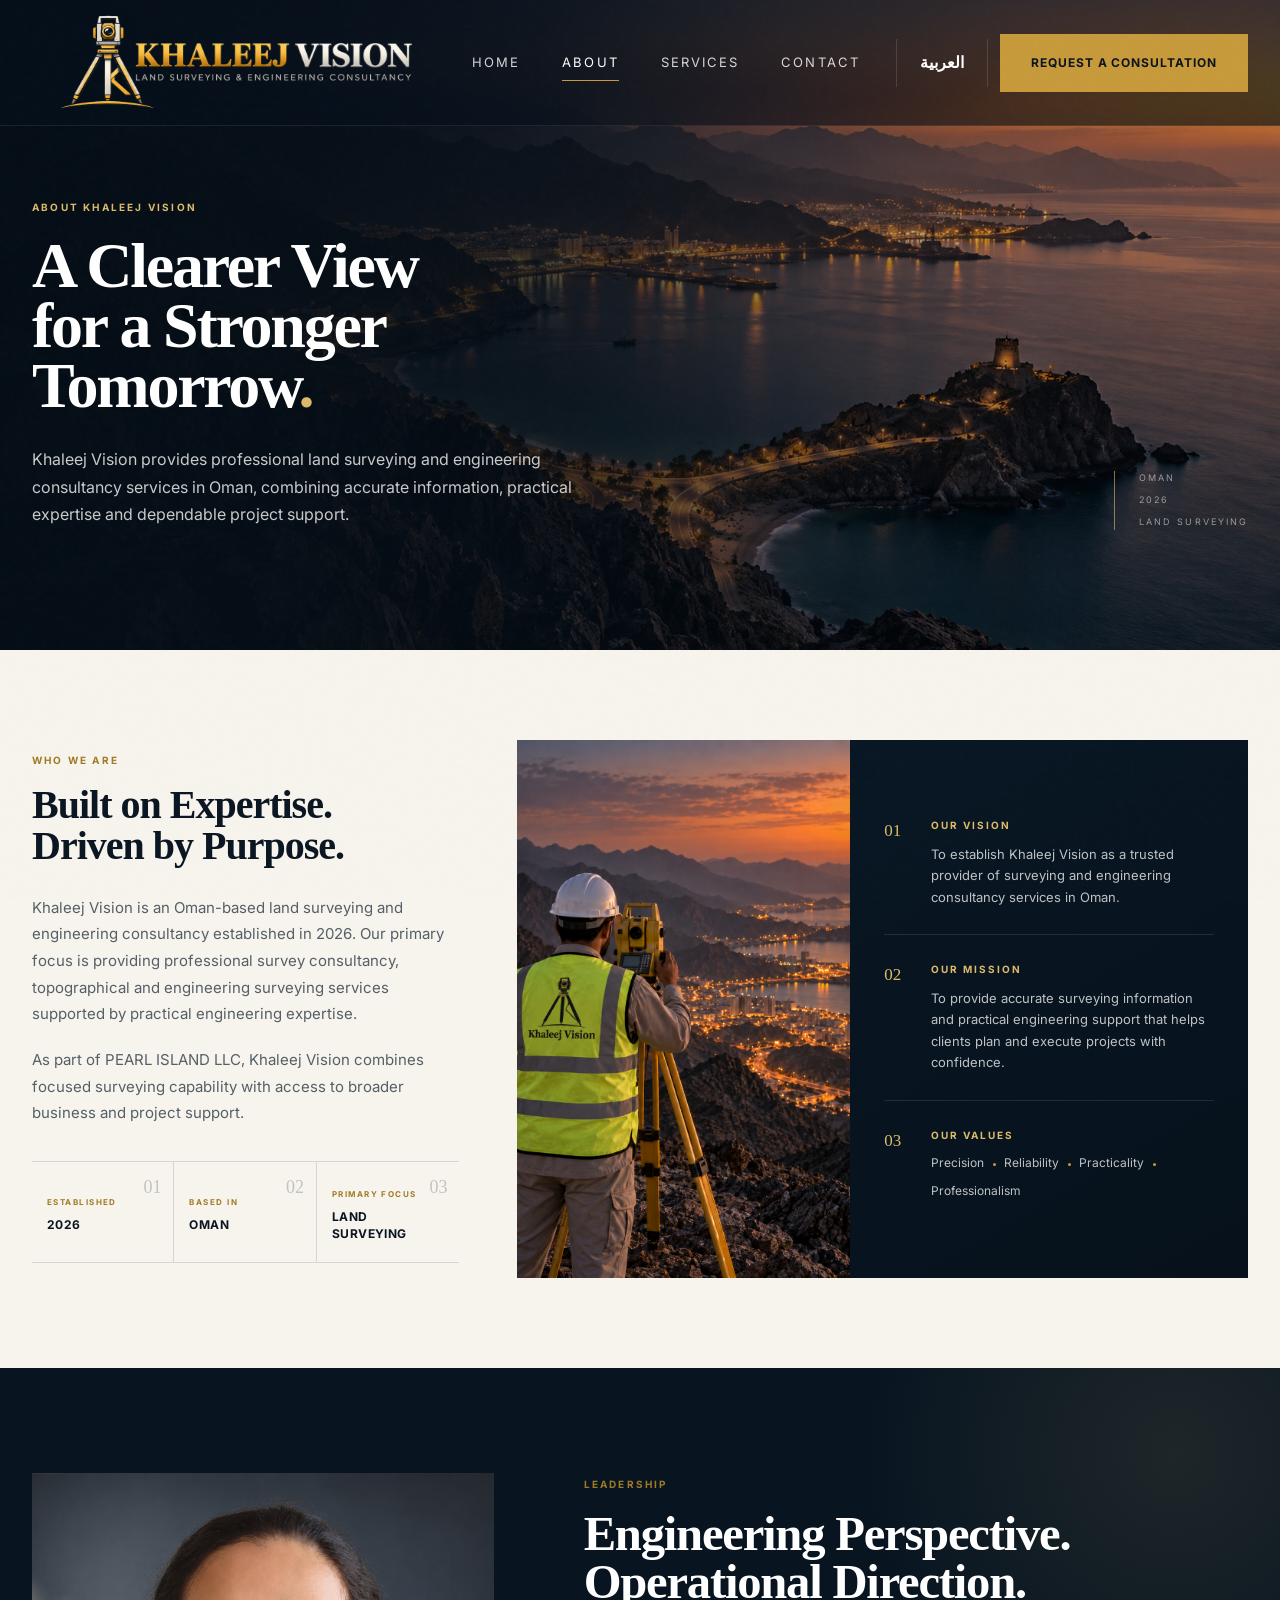
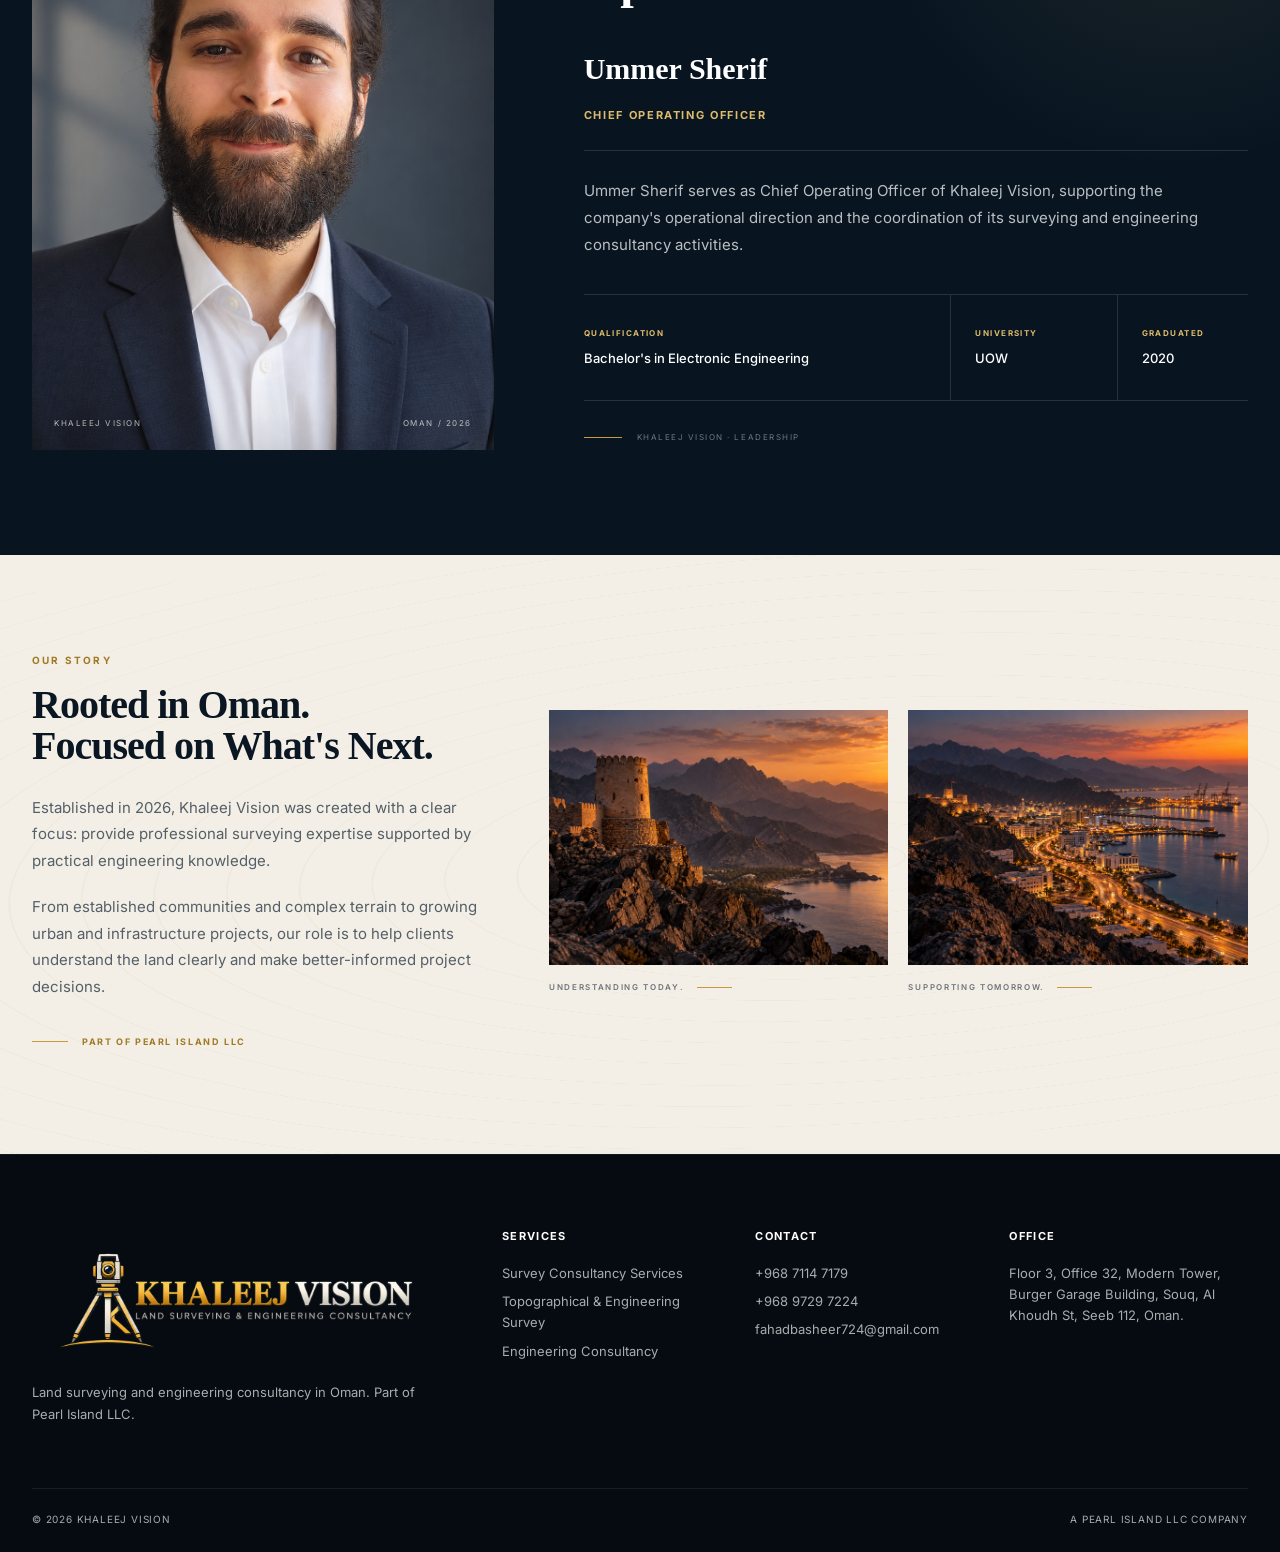
==== commit fe058121: "feat: add COO leadership section to about page" ====
--- a/about.html
+++ b/about.html
@@ -241,6 +241,137 @@
   </section>
 
 
+<!-- LEADERSHIP -->
+<section class="about-leadership">
+
+  <div class="container about-leadership-grid">
+
+    <!-- PORTRAIT -->
+    <div class="leadership-photo">
+
+      <img
+        src="assets/ummer-sherif.png"
+        alt="Ummer Sherif, Chief Operating Officer of Khaleej Vision"
+      >
+
+      <div class="leadership-photo-tag">
+        <span>KHALEEJ VISION</span>
+        <span>OMAN / 2026</span>
+      </div>
+
+    </div>
+
+
+    <!-- PROFILE -->
+    <div class="leadership-copy">
+
+      <div
+        class="eyebrow dark"
+        data-en="LEADERSHIP"
+        data-ar="القيادة"
+      >
+        LEADERSHIP
+      </div>
+
+      <h2
+        data-en="Engineering Perspective.<br>Operational Direction."
+        data-ar="رؤية هندسية.<br>وتوجيه تشغيلي."
+      >
+        Engineering Perspective.<br>
+        Operational Direction.
+      </h2>
+
+
+      <div class="leadership-name-block">
+
+        <h3>Ummer Sherif</h3>
+
+        <span
+          data-en="Chief Operating Officer"
+          data-ar="الرئيس التنفيذي للعمليات"
+        >
+          Chief Operating Officer
+        </span>
+
+      </div>
+
+
+      <p
+        data-en="Ummer Sherif serves as Chief Operating Officer of Khaleej Vision, supporting the company's operational direction and the coordination of its surveying and engineering consultancy activities."
+        data-ar="يشغل عمر شريف منصب الرئيس التنفيذي للعمليات في خليج فيجن، حيث يدعم التوجه التشغيلي للشركة وتنسيق أنشطة المساحة والاستشارات الهندسية."
+      >
+        Ummer Sherif serves as Chief Operating Officer of Khaleej Vision,
+        supporting the company's operational direction and the coordination
+        of its surveying and engineering consultancy activities.
+      </p>
+
+
+      <div class="leadership-details">
+
+        <div>
+          <small
+            data-en="QUALIFICATION"
+            data-ar="المؤهل"
+          >
+            QUALIFICATION
+          </small>
+
+          <strong
+            data-en="Bachelor's in Electronic Engineering"
+            data-ar="بكالوريوس في الهندسة الإلكترونية"
+          >
+            Bachelor's in Electronic Engineering
+          </strong>
+        </div>
+
+
+        <div>
+          <small
+            data-en="UNIVERSITY"
+            data-ar="الجامعة"
+          >
+            UNIVERSITY
+          </small>
+
+          <strong>UOW</strong>
+        </div>
+
+
+        <div>
+          <small
+            data-en="GRADUATED"
+            data-ar="سنة التخرج"
+          >
+            GRADUATED
+          </small>
+
+          <strong>2020</strong>
+        </div>
+
+      </div>
+
+
+      <div class="leadership-signature">
+
+        <span></span>
+
+        <small
+          data-en="KHALEEJ VISION · LEADERSHIP"
+          data-ar="خليج فيجن · القيادة"
+        >
+          KHALEEJ VISION · LEADERSHIP
+        </small>
+
+      </div>
+
+    </div>
+
+  </div>
+
+</section>
+
+
+
   <!-- OUR STORY -->
   <section class="about-story">
     <div class="container about-story-grid">
--- a/about-page.css
+++ b/about-page.css
@@ -589,6 +589,467 @@
     border-radius:50%;
 
     background:var(--gold);
+}
+
+/* =========================================================
+   LEADERSHIP
+   ========================================================= */
+
+.about-leadership{
+    position:relative;
+
+    padding:
+        105px
+        0;
+
+    overflow:hidden;
+
+    background:#081521;
+
+    color:#fff;
+}
+
+
+/* subtle background glow */
+.about-leadership::before{
+    content:"";
+
+    position:absolute;
+
+    width:650px;
+    height:650px;
+
+    right:-220px;
+    top:-240px;
+
+    border-radius:50%;
+
+    background:
+        radial-gradient(
+            circle,
+            rgba(221,187,106,.10),
+            transparent 68%
+        );
+
+    pointer-events:none;
+}
+
+
+.about-leadership-grid{
+    position:relative;
+
+    z-index:2;
+
+    display:grid;
+
+    grid-template-columns:
+        .82fr
+        1.18fr;
+
+    gap:90px;
+
+    align-items:center;
+}
+
+
+/* =========================================================
+   PORTRAIT
+   ========================================================= */
+
+.leadership-photo{
+    position:relative;
+
+    max-width:500px;
+
+    overflow:hidden;
+
+    background:#101D29;
+}
+
+
+.leadership-photo img{
+    width:100%;
+
+    aspect-ratio:
+        4 / 5;
+
+    object-fit:cover;
+
+    object-position:center top;
+
+    display:block;
+}
+
+
+.leadership-photo::after{
+    content:"";
+
+    position:absolute;
+    inset:0;
+
+    pointer-events:none;
+
+    box-shadow:
+        inset 0 0 70px
+        rgba(4,10,17,.20);
+}
+
+
+.leadership-photo-tag{
+    position:absolute;
+
+    z-index:3;
+
+    left:22px;
+    right:22px;
+    bottom:20px;
+
+    display:flex;
+    justify-content:space-between;
+
+    gap:20px;
+
+    color:
+        rgba(255,255,255,.68);
+
+    font-size:8px;
+
+    letter-spacing:.19em;
+
+    text-transform:uppercase;
+}
+
+
+/* =========================================================
+   LEADERSHIP COPY
+   ========================================================= */
+
+.leadership-copy{
+    max-width:680px;
+}
+
+
+.about-leadership .eyebrow{
+    margin-bottom:22px;
+
+    color:var(--gold-light);
+}
+
+
+.leadership-copy h2{
+    margin:
+        0
+        0
+        38px;
+
+    color:#fff;
+
+    font-family:
+        Georgia,
+        "Times New Roman",
+        serif;
+
+    font-size:
+        clamp(
+            44px,
+            3.8vw,
+            64px
+        );
+
+    font-weight:600;
+
+    line-height:.98;
+
+    letter-spacing:-.025em;
+}
+
+
+/* name and role */
+
+.leadership-name-block{
+    padding:
+        0
+        0
+        24px;
+
+    margin-bottom:26px;
+
+    border-bottom:
+        1px solid
+        rgba(255,255,255,.12);
+}
+
+
+.leadership-name-block h3{
+    margin:
+        0
+        0
+        6px;
+
+    color:#fff;
+
+    font-family:
+        Georgia,
+        "Times New Roman",
+        serif;
+
+    font-size:30px;
+
+    font-weight:600;
+}
+
+
+.leadership-name-block span{
+    color:var(--gold-light);
+
+    font-size:11px;
+
+    font-weight:700;
+
+    letter-spacing:.15em;
+
+    text-transform:uppercase;
+}
+
+
+.leadership-copy > p{
+    max-width:620px;
+
+    margin:
+        0
+        0
+        36px;
+
+    color:
+        rgba(255,255,255,.72);
+
+    font-size:15px;
+
+    line-height:1.8;
+}
+
+
+/* =========================================================
+   QUALIFICATION DETAILS
+   ========================================================= */
+
+.leadership-details{
+    display:grid;
+
+    grid-template-columns:
+        1.55fr
+        .7fr
+        .55fr;
+
+    gap:0;
+
+    border-top:
+        1px solid
+        rgba(255,255,255,.12);
+
+    border-bottom:
+        1px solid
+        rgba(255,255,255,.12);
+}
+
+
+.leadership-details > div{
+    min-height:105px;
+
+    display:flex;
+    flex-direction:column;
+
+    justify-content:center;
+
+    padding:
+        20px
+        24px;
+
+    border-right:
+        1px solid
+        rgba(255,255,255,.12);
+}
+
+
+.leadership-details > div:first-child{
+    padding-left:0;
+}
+
+
+.leadership-details > div:last-child{
+    border-right:0;
+}
+
+
+.leadership-details small{
+    margin-bottom:9px;
+
+    color:var(--gold-light);
+
+    font-size:8px;
+
+    font-weight:700;
+
+    letter-spacing:.18em;
+}
+
+
+.leadership-details strong{
+    color:#fff;
+
+    font-size:13px;
+
+    font-weight:500;
+
+    line-height:1.5;
+}
+
+
+/* =========================================================
+   SIGNATURE LINE
+   ========================================================= */
+
+.leadership-signature{
+    display:flex;
+
+    align-items:center;
+
+    gap:15px;
+
+    margin-top:30px;
+}
+
+
+.leadership-signature > span{
+    width:38px;
+    height:1px;
+
+    background:var(--gold);
+}
+
+
+.leadership-signature small{
+    color:
+        rgba(255,255,255,.42);
+
+    font-size:8px;
+
+    letter-spacing:.19em;
+}
+
+
+/* =========================================================
+   LEADERSHIP RTL
+   ========================================================= */
+
+body.rtl
+.about-leadership-grid{
+    direction:rtl;
+}
+
+
+body.rtl
+.leadership-details > div{
+    border-right:0;
+
+    border-left:
+        1px solid
+        rgba(255,255,255,.12);
+}
+
+
+body.rtl
+.leadership-details > div:first-child{
+    padding-left:24px;
+    padding-right:0;
+}
+
+
+body.rtl
+.leadership-details > div:last-child{
+    border-left:0;
+}
+
+
+/* =========================================================
+   LEADERSHIP RESPONSIVE
+   ========================================================= */
+
+@media(max-width:980px){
+
+    .about-leadership{
+        padding:
+            85px
+            0;
+    }
+
+
+    .about-leadership-grid{
+        grid-template-columns:
+            .78fr
+            1.22fr;
+
+        gap:50px;
+    }
+
+
+    .leadership-copy h2{
+        font-size:48px;
+    }
+
+
+    .leadership-details{
+        grid-template-columns:1fr;
+    }
+
+
+    .leadership-details > div{
+        min-height:auto;
+
+        padding:
+            18px
+            0;
+
+        border-right:0;
+
+        border-bottom:
+            1px solid
+            rgba(255,255,255,.12);
+    }
+
+
+    .leadership-details > div:last-child{
+        border-bottom:0;
+    }
+
+}
+
+
+@media(max-width:720px){
+
+    .about-leadership-grid{
+        grid-template-columns:1fr;
+
+        gap:48px;
+    }
+
+
+    .leadership-photo{
+        width:min(
+            100%,
+            430px
+        );
+
+        margin:
+            0
+            auto;
+    }
+
+
+    .leadership-copy h2{
+        font-size:40px;
+    }
+
 }
 
 
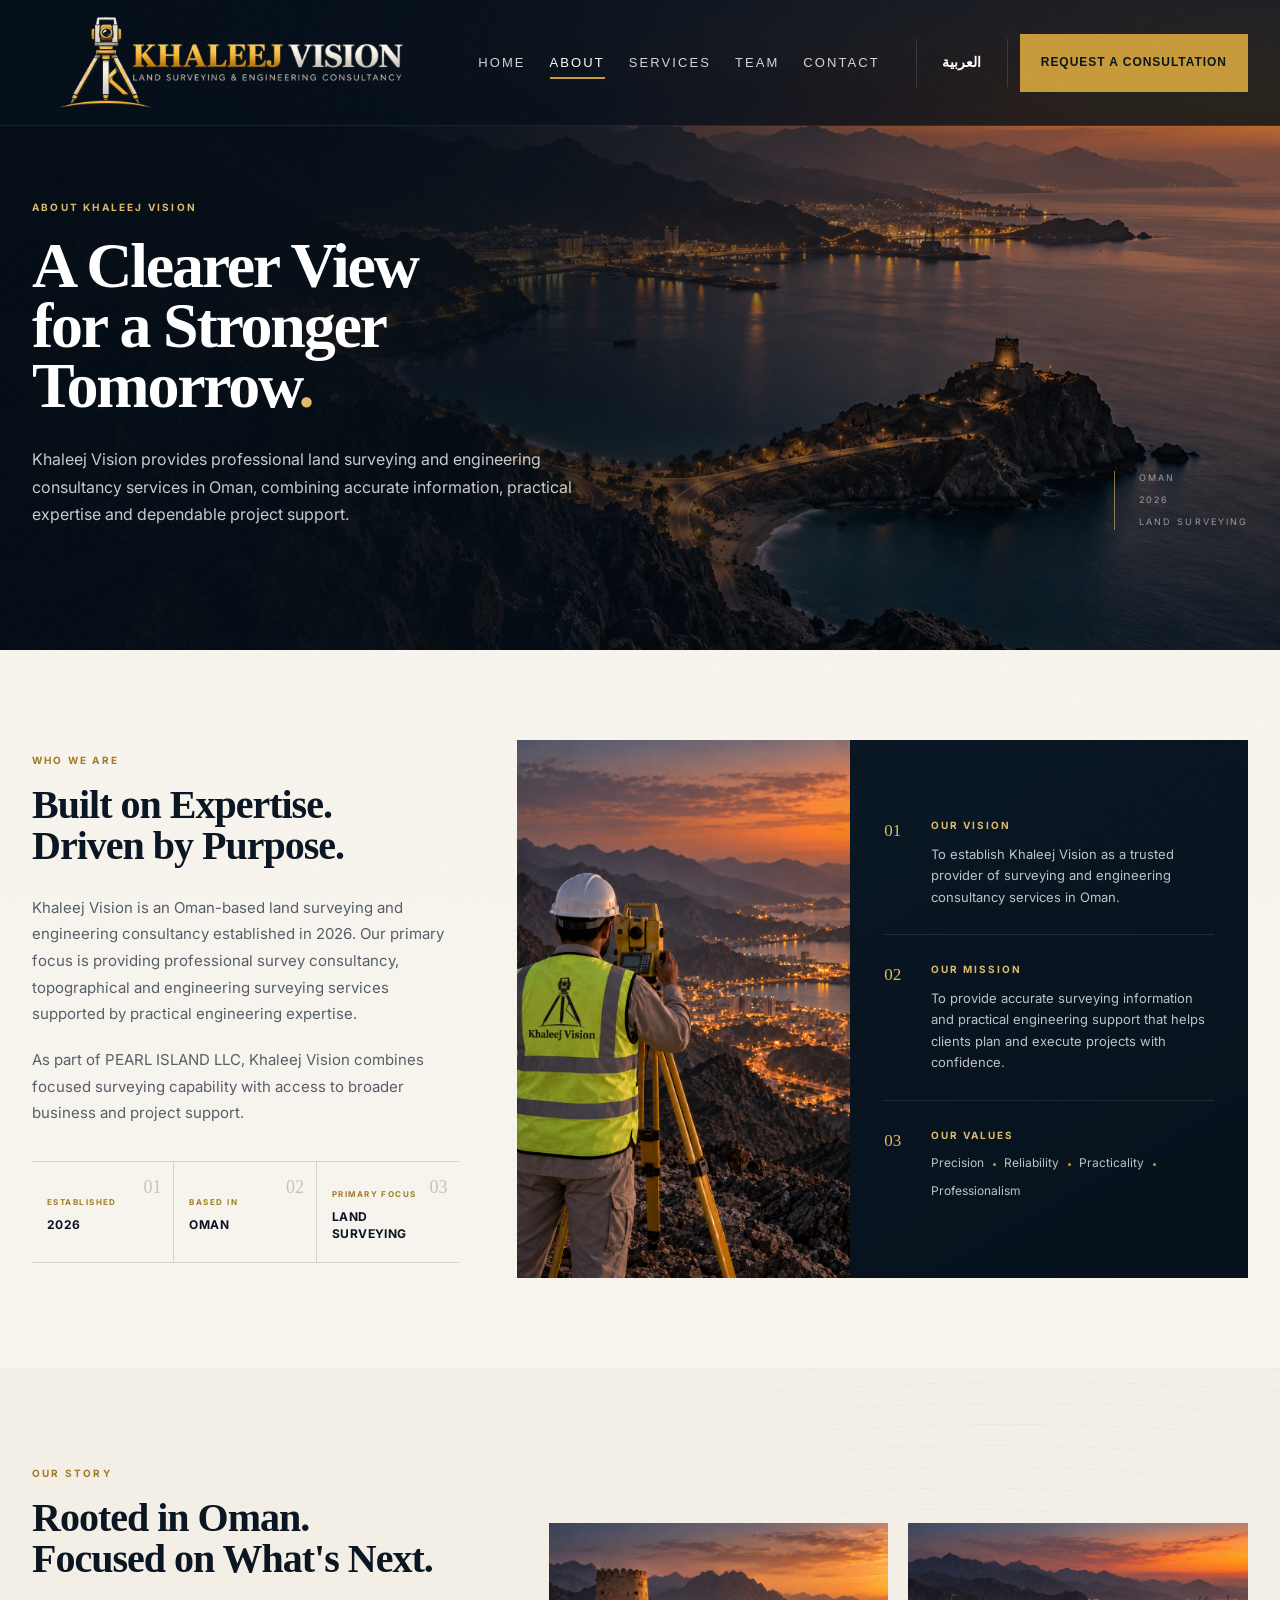
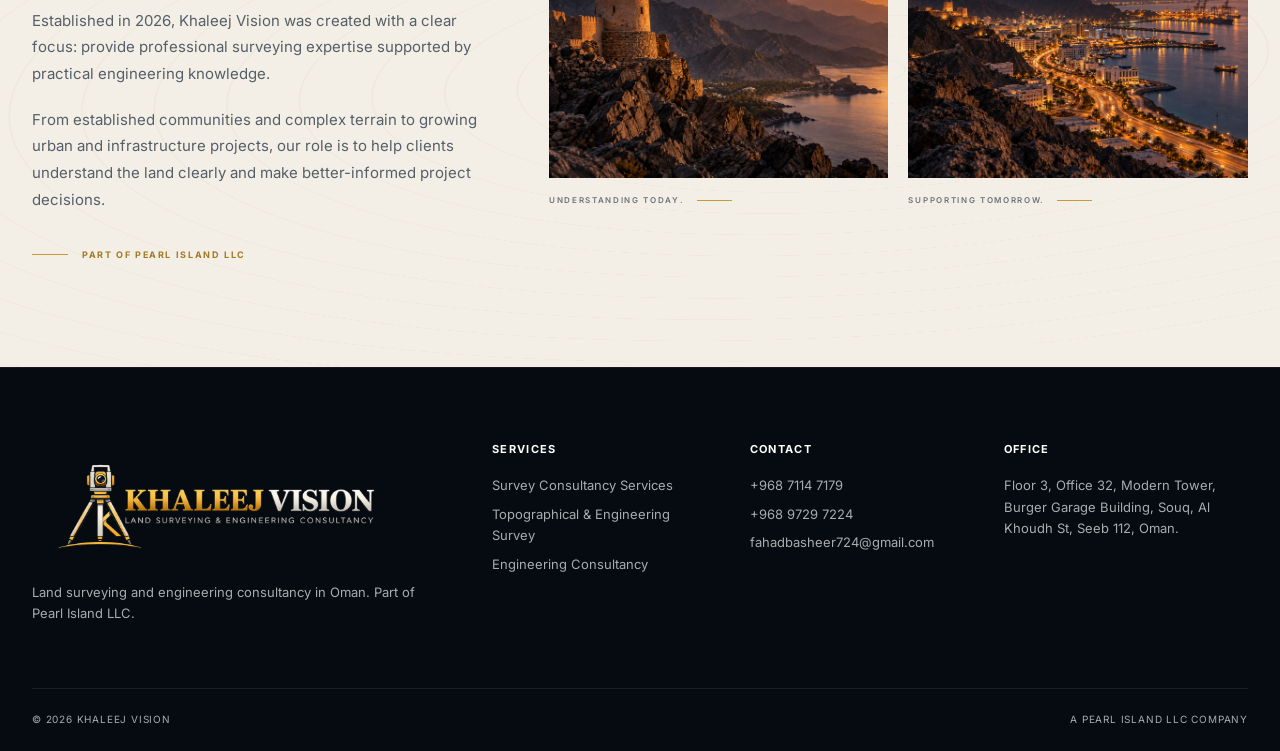
==== commit 0f5525e6: "Added Team Page. Modified the About Page. Standarized the styles css files" ====
--- a/about.html
+++ b/about.html
@@ -38,25 +38,90 @@
         <svg class="brand-mark" viewBox="0 0 120 120" aria-hidden="true"><ellipse cx="60" cy="60" rx="44" ry="25" fill="none" stroke="currentColor" stroke-width="5"/><circle cx="60" cy="60" r="15" fill="none" stroke="currentColor" stroke-width="5"/><line x1="60" y1="8" x2="60" y2="112" stroke="currentColor" stroke-width="3"/><line x1="8" y1="60" x2="112" y2="60" stroke="currentColor" stroke-width="3"/><path d="M32 76 C48 66,72 66,88 76" fill="none" stroke="currentColor" stroke-width="4" stroke-linecap="round"/></svg>
         <span class="brand-text"><strong>KHALEEJ VISION</strong><small>LAND SURVEYING &amp; ENGINEERING CONSULTANCY</small></span>
       </a>
+
       <nav class="desktop-nav" aria-label="Primary navigation">
-        <a href="index.html" data-en="Home" data-ar="الرئيسية">Home</a>
-        <a href="about.html" aria-current="page" data-en="About" data-ar="من نحن">About</a>
-        <a href="services.html" data-en="Services" data-ar="خدماتنا">Services</a>
-        <a href="contact.html" data-en="Contact" data-ar="تواصل معنا">Contact</a>
+
+        <a href="index.html"
+          data-en="Home"
+          data-ar="الرئيسية">
+          Home
+        </a>
+
+        <a href="about.html"
+          aria-current="page"
+          data-en="About"
+          data-ar="من نحن">
+          About
+        </a>
+
+        <a href="services.html"
+          data-en="Services"
+          data-ar="خدماتنا">
+          Services
+        </a>
+
+        <a href="team.html"
+          data-en="Team"
+          data-ar="فريقنا">
+          Team
+        </a>
+
+        <a href="contact.html"
+          data-en="Contact"
+          data-ar="تواصل معنا">
+          Contact
+        </a>
+
       </nav>
+
       <div class="nav-actions">
         <button class="lang-toggle" id="langToggle" type="button" aria-label="Switch language">العربية</button>
         <a class="btn btn-gold btn-nav" href="contact.html" data-en="Request a Consultation" data-ar="اطلب استشارة">Request a Consultation</a>
         <button class="menu-toggle" id="menuToggle" type="button" aria-label="Open menu"><span></span><span></span></button>
       </div>
     </div>
+
     <div class="mobile-menu" id="mobileMenu">
-      <a href="index.html" data-en="Home" data-ar="الرئيسية">Home</a>
-      <a href="about.html" aria-current="page" data-en="About" data-ar="من نحن">About</a>
-      <a href="services.html" data-en="Services" data-ar="خدماتنا">Services</a>
-      <a href="contact.html" data-en="Contact" data-ar="تواصل معنا">Contact</a>
-      <a class="btn btn-gold" href="contact.html" data-en="Request a Consultation" data-ar="اطلب استشارة">Request a Consultation</a>
-    </div>
+
+      <a href="index.html"
+        data-en="Home"
+        data-ar="الرئيسية">
+        Home
+      </a>
+
+      <a href="about.html"
+        data-en="About"
+        data-ar="من نحن">
+        About
+      </a>
+
+      <a href="services.html"
+        data-en="Services"
+        data-ar="خدماتنا">
+        Services
+      </a>
+
+      <a href="team.html"
+        data-en="Team"
+        data-ar="فريقنا">
+        Team
+      </a>
+
+      <a href="contact.html"
+        data-en="Contact"
+        data-ar="تواصل معنا">
+        Contact
+      </a>
+
+      <a class="btn btn-gold"
+        href="contact.html"
+        data-en="Request a Consultation"
+        data-ar="اطلب استشارة">
+        Request a Consultation
+      </a>
+
+    </div>
+
   </header>
 
   <main>
@@ -239,138 +304,6 @@
       </aside>
     </div>
   </section>
-
-
-<!-- LEADERSHIP -->
-<section class="about-leadership">
-
-  <div class="container about-leadership-grid">
-
-    <!-- PORTRAIT -->
-    <div class="leadership-photo">
-
-      <img
-        src="assets/ummer-sherif.png"
-        alt="Ummer Sherif, Chief Operating Officer of Khaleej Vision"
-      >
-
-      <div class="leadership-photo-tag">
-        <span>KHALEEJ VISION</span>
-        <span>OMAN / 2026</span>
-      </div>
-
-    </div>
-
-
-    <!-- PROFILE -->
-    <div class="leadership-copy">
-
-      <div
-        class="eyebrow dark"
-        data-en="LEADERSHIP"
-        data-ar="القيادة"
-      >
-        LEADERSHIP
-      </div>
-
-      <h2
-        data-en="Engineering Perspective.<br>Operational Direction."
-        data-ar="رؤية هندسية.<br>وتوجيه تشغيلي."
-      >
-        Engineering Perspective.<br>
-        Operational Direction.
-      </h2>
-
-
-      <div class="leadership-name-block">
-
-        <h3>Ummer Sherif</h3>
-
-        <span
-          data-en="Chief Operating Officer"
-          data-ar="الرئيس التنفيذي للعمليات"
-        >
-          Chief Operating Officer
-        </span>
-
-      </div>
-
-
-      <p
-        data-en="Ummer Sherif serves as Chief Operating Officer of Khaleej Vision, supporting the company's operational direction and the coordination of its surveying and engineering consultancy activities."
-        data-ar="يشغل عمر شريف منصب الرئيس التنفيذي للعمليات في خليج فيجن، حيث يدعم التوجه التشغيلي للشركة وتنسيق أنشطة المساحة والاستشارات الهندسية."
-      >
-        Ummer Sherif serves as Chief Operating Officer of Khaleej Vision,
-        supporting the company's operational direction and the coordination
-        of its surveying and engineering consultancy activities.
-      </p>
-
-
-      <div class="leadership-details">
-
-        <div>
-          <small
-            data-en="QUALIFICATION"
-            data-ar="المؤهل"
-          >
-            QUALIFICATION
-          </small>
-
-          <strong
-            data-en="Bachelor's in Electronic Engineering"
-            data-ar="بكالوريوس في الهندسة الإلكترونية"
-          >
-            Bachelor's in Electronic Engineering
-          </strong>
-        </div>
-
-
-        <div>
-          <small
-            data-en="UNIVERSITY"
-            data-ar="الجامعة"
-          >
-            UNIVERSITY
-          </small>
-
-          <strong>UOW</strong>
-        </div>
-
-
-        <div>
-          <small
-            data-en="GRADUATED"
-            data-ar="سنة التخرج"
-          >
-            GRADUATED
-          </small>
-
-          <strong>2020</strong>
-        </div>
-
-      </div>
-
-
-      <div class="leadership-signature">
-
-        <span></span>
-
-        <small
-          data-en="KHALEEJ VISION · LEADERSHIP"
-          data-ar="خليج فيجن · القيادة"
-        >
-          KHALEEJ VISION · LEADERSHIP
-        </small>
-
-      </div>
-
-    </div>
-
-  </div>
-
-</section>
-
-
 
   <!-- OUR STORY -->
   <section class="about-story">
--- a/styles.css
+++ b/styles.css
@@ -12,31 +12,70 @@
   --line:rgba(199,154,59,.28);
   --container:1500px;
 }
+
 *{
     box-sizing:border-box
 }
 
-html {
+html{
     scroll-behavior:smooth
 }
 
-body {
+body{
     margin:0;
     background:var(--ivory);
     color:var(--charcoal);
-    font-family:"Segoe UI",Arial,Helvetica,sans-serif;line-height:1.65;
+    font-family:"Segoe UI",Arial,Helvetica,sans-serif;
+    line-height:1.65;
     overflow-x:hidden
 }
 
-body.rtl {
-    font-family:Tahoma,"Segoe UI",Arial,sans-serif;text-align:right
-}
-a{text-decoration:none;color:inherit}
-img,svg{display:block;max-width:100%}
-button,input,select,textarea{font:inherit}
-button{cursor:pointer}
-.container{width:min(var(--container),calc(100% - 64px));margin:0 auto}
-.page-noise{position:fixed;inset:0;z-index:9999;pointer-events:none;opacity:.02;background-image:url("data:image/svg+xml,%3Csvg viewBox='0 0 180 180' xmlns='http://www.w3.org/2000/svg'%3E%3Cfilter id='n'%3E%3CfeTurbulence type='fractalNoise' baseFrequency='.82' numOctaves='2' stitchTiles='stitch'/%3E%3C/filter%3E%3Crect width='100%25' height='100%25' filter='url(%23n)' opacity='.7'/%3E%3C/svg%3E")}
+body.rtl{
+    font-family:Tahoma,"Segoe UI",Arial,sans-serif;
+    text-align:right
+}
+
+a{
+    text-decoration:none;
+    color:inherit
+}
+
+img,
+svg{
+    display:block;
+    max-width:100%
+}
+
+button,
+input,
+select,
+textarea{
+    font:inherit
+}
+
+button{
+    cursor:pointer
+}
+
+.container{
+    width:min(var(--container),calc(100% - 64px));
+    margin:0 auto
+}
+
+.page-noise{
+    position:fixed;
+    inset:0;
+    z-index:9999;
+    pointer-events:none;
+    opacity:.02;
+    background-image:url("data:image/svg+xml,%3Csvg viewBox='0 0 180 180' xmlns='http://www.w3.org/2000/svg'%3E%3Cfilter id='n'%3E%3CfeTurbulence type='fractalNoise' baseFrequency='.82' numOctaves='2' stitchTiles='stitch'/%3E%3C/filter%3E%3Crect width='100%25' height='100%25' filter='url(%23n)' opacity='.7'/%3E%3C/svg%3E")
+}
+
+
+/* =========================================================
+   GLOBAL SITE HEADER / NAVIGATION
+   ========================================================= */
+
 .site-header{
     position:absolute;
     top:0;
@@ -44,211 +83,2488 @@
     right:0;
     z-index:50;
 
-    background:transparent;
+    background:rgba(7,17,28,.82);
+
+    backdrop-filter:blur(18px) saturate(120%);
+    -webkit-backdrop-filter:blur(18px) saturate(120%);
+
     border-bottom:1px solid rgba(255,255,255,.08);
 
     transition:
         background .25s ease,
         backdrop-filter .25s ease,
+        box-shadow .25s ease,
         border-color .25s ease;
-    }
-
-.site-header.scrolled {
+}
+
+.site-header.scrolled{
     position:fixed;
 
-    background:rgba(7,17,28,.78);
-
-    backdrop-filter:blur(18px);
-    -webkit-backdrop-filter:blur(18px);
+    background:rgba(7,17,28,.94);
+
+    backdrop-filter:blur(20px) saturate(125%);
+    -webkit-backdrop-filter:blur(20px) saturate(125%);
 
     border-bottom:1px solid rgba(255,255,255,.08);
-}
-
-.nav-wrap{height:108px;display:flex;align-items:center;gap:28px}
-.brand-lockup{display:inline-flex;align-items:center;gap:14px;color:var(--gold-light);min-width:345px}
-.brand-mark{width:58px;height:58px;flex:0 0 auto}
-.brand-text{display:flex;flex-direction:column;line-height:1;min-width:0}
-.brand-text strong{color:#fff;font-family:Georgia,"Times New Roman",serif;font-size:27px;font-weight:600;letter-spacing:.035em;white-space:nowrap}
-.brand-text small{margin-top:8px;color:rgba(255,255,255,.58);font-size:8px;letter-spacing:.12em;white-space:nowrap}
-.desktop-nav{display:flex;align-items:center;justify-content:center;gap:42px;margin-left:auto}
-body.rtl .desktop-nav{margin-left:0;margin-right:auto}
-.desktop-nav a{color:rgba(255,255,255,.82);font-size:13px;letter-spacing:.16em;text-transform:uppercase;position:relative;padding:12px 0}
-.desktop-nav a:after{content:"";position:absolute;left:0;right:100%;bottom:4px;height:1px;background:var(--gold);transition:right .25s ease}
-.desktop-nav a:hover,.desktop-nav a[aria-current="page"]{color:#fff}
-.desktop-nav a:hover:after,.desktop-nav a[aria-current="page"]:after{right:0}
-.nav-actions{display:flex;align-items:center;gap:12px;margin-left:8px}
-.lang-toggle{min-width:92px;min-height:48px;border:0;border-left:1px solid rgba(255,255,255,.13);border-right:1px solid rgba(255,255,255,.13);background:transparent;color:#fff;font-weight:700;padding:0 14px}
-.btn{display:inline-flex;align-items:center;justify-content:center;min-height:50px;padding:0 26px;border:1px solid transparent;text-transform:uppercase;letter-spacing:.08em;font-size:12px;font-weight:700;transition:all .25s ease}
-.btn-gold{background:var(--gold);color:#0d151c;border-color:var(--gold)}
-.btn-gold:hover{background:var(--gold-light);border-color:var(--gold-light);transform:translateY(-1px)}
-.btn-outline{background:transparent;color:#fff;border-color:rgba(255,255,255,.5)}
-.btn-outline:hover{border-color:var(--gold);color:var(--gold-light)}
-.btn-nav{min-height:58px;padding:0 30px}
-.menu-toggle{display:none;background:transparent;border:0;width:44px;height:44px;position:relative}
-.menu-toggle span{position:absolute;left:8px;right:8px;height:1px;background:#fff}
-.menu-toggle span:first-child{top:16px}.menu-toggle span:last-child{top:26px}
-.mobile-menu{display:none;background:var(--navy);border-top:1px solid rgba(255,255,255,.1);padding:20px 32px 28px}
-.mobile-menu.open{display:block}
-.mobile-menu a{display:block;color:#fff;padding:12px 0}
-.mobile-menu .btn{margin-top:12px}
-.eyebrow{color:var(--gold-light);font-size:12px;font-weight:700;letter-spacing:.19em;text-transform:uppercase;margin-bottom:22px}
-.eyebrow.dark{color:var(--gold-dark)}
-.display-title,.section h2,.page-hero h1{font-family:Georgia,"Times New Roman",serif;font-weight:600;letter-spacing:-.03em;line-height:.98;margin:0}
-body.rtl .display-title,body.rtl .section h2,body.rtl .page-hero h1{font-family:Tahoma,"Segoe UI",Arial,sans-serif;line-height:1.35;letter-spacing:0}
-.hero{position:relative;color:#fff;overflow:hidden;background:radial-gradient(circle at 79% 34%,rgba(47,91,120,.28),transparent 31%),linear-gradient(118deg,#07111c 0%,#0B1623 54%,#10283b 100%)}
-.hero:before,.page-hero:before{content:"";position:absolute;inset:0;opacity:.14;background-image:linear-gradient(rgba(255,255,255,.05) 1px,transparent 1px),linear-gradient(90deg,rgba(255,255,255,.05) 1px,transparent 1px);background-size:56px 56px;mask-image:linear-gradient(to right,transparent 10%,#000 95%)}
-.hero-grid{min-height:830px;padding-top:178px;padding-bottom:90px;display:grid;grid-template-columns:1.02fr .98fr;align-items:center;gap:90px;position:relative;z-index:2}
-.hero h1{font-size:clamp(60px,5.8vw,96px);max-width:760px}
-.hero-lead{max-width:660px;color:rgba(255,255,255,.73);font-size:18px;margin:32px 0 36px}
-.hero-actions{display:flex;flex-wrap:wrap;gap:16px}
-.parent-note{margin-top:34px;display:flex;align-items:center;gap:15px;color:rgba(255,255,255,.58);font-size:11px;letter-spacing:.13em}
-.parent-line{width:44px;height:1px;background:var(--gold)}
-body.rtl .parent-note{flex-direction:row-reverse;justify-content:flex-end}
-.hero-visual{position:relative;min-height:560px;display:flex;align-items:center;justify-content:center}
-.visual-frame{width:min(100%,540px);aspect-ratio:1/1;position:relative;border:1px solid rgba(221,187,106,.23);border-radius:50%;background:radial-gradient(circle,rgba(255,255,255,.035),transparent 68%)}
-.visual-frame:before,.visual-frame:after{content:"";position:absolute;background:rgba(221,187,106,.3)}
-.visual-frame:before{width:1px;top:-32px;bottom:-32px;left:50%}
-.visual-frame:after{height:1px;left:-32px;right:-32px;top:50%}
-.terrain{position:absolute;left:9%;right:9%;bottom:13%;border:1px solid rgba(221,187,106,.38);border-top:none;border-radius:0 0 50% 50%}
-.terrain-a{height:34%;transform:rotate(-6deg)}.terrain-b{height:28%;left:13%;right:5%;transform:rotate(7deg);opacity:.7}.terrain-c{height:22%;left:5%;right:16%;transform:rotate(-1deg);opacity:.5}
-.instrument{position:absolute;left:50%;top:49%;transform:translate(-50%,-50%);width:180px;height:300px;z-index:2}
-.instrument-head{position:absolute;top:15px;left:43px;width:94px;height:72px;border:5px solid var(--gold);background:#0d1c29;border-radius:6px}
-.instrument-head:before{content:"";position:absolute;left:17px;right:17px;top:18px;height:5px;background:var(--gold)}
-.lens{width:30px;height:30px;border:4px solid var(--gold-light);border-radius:50%;position:absolute;left:28px;top:17px;background:#0B1623}
-.instrument-neck{position:absolute;top:86px;left:78px;width:24px;height:32px;background:var(--gold)}
-.tripod{position:absolute;top:112px;width:5px;height:170px;background:linear-gradient(var(--gold-light),var(--gold));transform-origin:top}
-.tripod-left{left:87px;transform:rotate(20deg)}.tripod-mid{left:88px}.tripod-right{left:89px;transform:rotate(-20deg)}
-.coord{position:absolute;font-size:10px;letter-spacing:.12em;color:rgba(255,255,255,.54)}
-.coord-a{top:18%;left:11%}.coord-b{top:42%;right:5%}.coord-c{bottom:18%;left:17%}
-.trust-strip{position:relative;z-index:3;border-top:1px solid rgba(255,255,255,.13);background:rgba(4,12,19,.45)}
-.trust-grid{display:grid;grid-template-columns:repeat(4,1fr)}
-.trust-grid>div{padding:24px;border-right:1px solid rgba(255,255,255,.1);display:flex;align-items:center;gap:14px}
-.trust-grid span{color:var(--gold);font-size:11px}.trust-grid strong{font-size:12px;color:rgba(255,255,255,.86)}
-body.rtl .trust-grid>div{border-right:0;border-left:1px solid rgba(255,255,255,.1)}
-.page-hero{position:relative;overflow:hidden;color:#fff;background:radial-gradient(circle at 82% 24%,rgba(49,90,116,.28),transparent 30%),linear-gradient(120deg,#07111c,#0B1623 58%,#10283b)}
-.page-hero-inner{min-height:480px;padding-top:188px;padding-bottom:80px;position:relative;z-index:2;display:flex;flex-direction:column;justify-content:center}
-.page-hero h1{font-size:clamp(56px,6vw,88px);max-width:900px}
-.page-hero p{max-width:720px;color:rgba(255,255,255,.66);font-size:17px;margin:26px 0 0}
-.page-hero .hero-line{width:82px;height:2px;background:var(--gold);margin-top:30px}
-.home-intro{background:var(--ivory)}
-.section{padding:112px 0;position:relative}
-.split-layout{display:grid;grid-template-columns:1fr .9fr;gap:88px;align-items:center}
-.section h2{font-size:clamp(46px,5vw,72px);color:var(--navy)}
-.section-copy>p,.section-heading>p{color:#59636c;font-size:17px;max-width:720px;margin:28px 0}
-.home-teasers{display:grid;grid-template-columns:repeat(3,1fr);gap:18px;margin-top:46px}
-.teaser{background:#fff;border:1px solid #ded8cd;padding:26px;min-height:180px;transition:.25s ease}
-.teaser:hover{border-color:var(--gold);transform:translateY(-3px)}
-.teaser span{font-size:11px;color:var(--gold-dark);letter-spacing:.12em}
-.teaser h3{font-family:Georgia,"Times New Roman",serif;color:var(--navy);font-size:24px;line-height:1.1;margin:15px 0 10px}
-body.rtl .teaser h3{font-family:Tahoma,"Segoe UI",Arial,sans-serif;line-height:1.5}
-.teaser p{font-size:13px;color:#697178;margin:0}
-.inline-link{display:inline-block;margin-top:28px;color:var(--gold-dark);font-size:12px;font-weight:700;letter-spacing:.08em;text-transform:uppercase}
-.about-art{height:520px;position:relative;background:linear-gradient(145deg,#e9e4d8,#f9f6ef);overflow:hidden;border:1px solid #e3ddcf}
-.map-grid{position:absolute;inset:0;background-image:linear-gradient(rgba(11,22,35,.09) 1px,transparent 1px),linear-gradient(90deg,rgba(11,22,35,.09) 1px,transparent 1px);background-size:42px 42px}
-.contour{position:absolute;border:1px solid rgba(155,113,37,.5);border-radius:50% 42% 52% 45%;transform:rotate(-18deg)}
-.contour-1{width:420px;height:260px;left:45px;top:110px}.contour-2{width:360px;height:205px;left:75px;top:138px}.contour-3{width:300px;height:150px;left:106px;top:166px}
-.map-marker{position:absolute;left:50%;top:48%;width:58px;height:58px;border:1px solid var(--gold-dark);border-radius:50%;transform:translate(-50%,-50%)}
-.map-marker:before,.map-marker:after{content:"";position:absolute;background:var(--gold-dark)}
-.map-marker:before{left:50%;top:-38px;bottom:-38px;width:1px}.map-marker:after{top:50%;left:-38px;right:-38px;height:1px}
-.map-marker span{position:absolute;width:7px;height:7px;background:var(--navy);border-radius:50%;left:50%;top:50%;transform:translate(-50%,-50%)}
-.art-label{position:absolute;bottom:18px;left:20px;font-size:10px;letter-spacing:.18em;color:#5e5f5b}
-body.rtl .art-label{left:auto;right:20px}
-.mini-specs{display:grid;grid-template-columns:repeat(3,1fr);gap:18px;margin-top:38px;padding-top:28px;border-top:1px solid #ded8cc}
-.mini-specs div{display:flex;flex-direction:column;gap:5px}.mini-specs small{text-transform:uppercase;letter-spacing:.1em;font-size:10px;color:#7c7c78}.mini-specs strong{color:var(--navy);font-size:15px}
-.pearl-section{background:#eee9df;padding:80px 0}.pearl-box{display:grid;grid-template-columns:1fr 1fr;gap:90px;align-items:center}.pearl-box h2{font-family:Georgia,"Times New Roman",serif;font-size:54px;line-height:1.05;color:var(--navy);margin:0}.pearl-box p{color:#5e666d;font-size:16px;margin:0}
-.services-page{background:var(--navy);color:#fff}.services-page h2{color:#fff}.section-heading.center{text-align:center;max-width:900px;margin:0 auto 58px}.section-heading.center p{margin:24px auto 0;color:rgba(255,255,255,.59)}
-.services-grid{display:grid;grid-template-columns:repeat(3,1fr);gap:18px}
-.service-card{min-height:440px;border:1px solid rgba(255,255,255,.12);padding:34px;display:flex;flex-direction:column;background:rgba(255,255,255,.025);transition:.3s ease}
-.service-card.featured{border-color:rgba(199,154,59,.34)}.service-card:hover{transform:translateY(-5px);border-color:var(--gold);background:rgba(255,255,255,.045)}
-.service-number{font-family:Georgia,"Times New Roman",serif;color:var(--gold);font-size:32px}.service-icon{width:54px;height:54px;position:relative;color:var(--gold);margin-top:20px}
-.survey-icon:before{content:"";position:absolute;left:8px;right:8px;top:4px;height:28px;border:2px solid currentColor;border-radius:3px}.survey-icon:after{content:"";position:absolute;left:26px;top:32px;width:2px;height:21px;background:currentColor;box-shadow:-15px 8px 0 -0.5px currentColor,15px 8px 0 -0.5px currentColor}
-.topo-icon{border:1px solid currentColor;border-radius:45% 55% 45% 55%}.topo-icon:before,.topo-icon:after{content:"";position:absolute;border:1px solid currentColor;border-radius:48% 52%}.topo-icon:before{inset:8px}.topo-icon:after{inset:16px}
-.engineering-icon:before{content:"";position:absolute;left:8px;bottom:5px;width:10px;height:25px;background:currentColor;box-shadow:14px -10px 0 currentColor,28px -22px 0 currentColor}.engineering-icon:after{content:"";position:absolute;left:4px;right:3px;bottom:2px;height:2px;background:currentColor}
-.service-card h3{font-family:Georgia,"Times New Roman",serif;font-size:31px;line-height:1.08;margin:22px 0 18px;color:#fff;font-weight:600}body.rtl .service-card h3{font-family:Tahoma,"Segoe UI",Arial,sans-serif;line-height:1.55;font-size:24px}.service-card p{color:rgba(255,255,255,.62);font-size:14px;margin:0 0 26px}.service-card a{margin-top:auto;color:var(--gold-light);font-size:12px;text-transform:uppercase;letter-spacing:.08em}.temp-note{margin-top:auto;color:rgba(255,255,255,.32);font-size:10px;text-transform:uppercase;letter-spacing:.06em}
-.precision-section{background:#07121d;color:#fff;overflow:hidden}.precision-section:before{content:"";position:absolute;inset:0;opacity:.20;background:repeating-radial-gradient(ellipse at 75% 55%,transparent 0 32px,rgba(221,187,106,.14) 33px 34px)}.precision-grid{position:relative;display:grid;grid-template-columns:1fr 1fr;gap:80px;align-items:end}.precision-section h2{color:#fff}.precision-copy p{color:rgba(255,255,255,.66);font-size:17px}.precision-points{display:flex;flex-direction:column;margin-top:28px}.precision-points span{padding:14px 0;border-bottom:1px solid rgba(255,255,255,.12);font-size:13px;text-transform:uppercase;letter-spacing:.08em;color:rgba(255,255,255,.83)}
-.process-section{background:#fff}.process-line{display:grid;grid-template-columns:repeat(4,1fr);margin-top:60px;position:relative}.process-line:before{content:"";position:absolute;left:6%;right:6%;top:25px;height:1px;background:#d8ccb6}.process-step{padding-right:30px;position:relative;z-index:1}body.rtl .process-step{padding-right:0;padding-left:30px}.step-dot{width:50px;height:50px;border:1px solid var(--gold);background:#fff;border-radius:50%;display:flex;align-items:center;justify-content:center;color:var(--gold-dark);font-size:11px;font-weight:700}.process-step h3{font-family:Georgia,"Times New Roman",serif;color:var(--navy);font-size:28px;margin:22px 0 8px}body.rtl .process-step h3{font-family:Tahoma,"Segoe UI",Arial,sans-serif;font-size:22px}.process-step p{font-size:13px;color:#6d747a;max-width:240px}
-.contact-page{background:linear-gradient(130deg,#091522,#0d2233);color:#fff}.contact-page h2{color:#fff}.contact-grid{display:grid;grid-template-columns:.9fr 1.1fr;gap:90px;align-items:start}.contact-copy>p{color:rgba(255,255,255,.63);font-size:17px;max-width:540px}.contact-details{display:flex;flex-direction:column;margin-top:42px}.contact-details a,.contact-details .address-line{padding:16px 0;border-bottom:1px solid rgba(255,255,255,.12);display:flex;flex-direction:column}.contact-details small{font-size:10px;color:var(--gold-light);text-transform:uppercase;letter-spacing:.12em}.contact-details strong{font-size:15px;font-weight:500;margin-top:4px;max-width:560px}.contact-form{border:1px solid rgba(255,255,255,.13);padding:34px;background:rgba(255,255,255,.025)}.form-row{display:grid;grid-template-columns:1fr 1fr;gap:16px}.contact-form label{display:block;margin-bottom:18px}.contact-form label span{display:block;font-size:11px;text-transform:uppercase;letter-spacing:.08em;color:rgba(255,255,255,.58);margin-bottom:7px}.contact-form input,.contact-form select,.contact-form textarea{width:100%;border:1px solid rgba(255,255,255,.17);background:rgba(255,255,255,.04);color:#fff;min-height:50px;padding:11px 13px;outline:none;border-radius:0}.contact-form select option{color:#111}.contact-form textarea{resize:vertical}.contact-form input:focus,.contact-form select:focus,.contact-form textarea:focus{border-color:var(--gold)}.form-note{font-size:10px;color:rgba(255,255,255,.35);margin:15px 0 0}
-.site-footer{background:#050b11;color:rgba(255,255,255,.66);padding:72px 0 24px;border-top:1px solid rgba(255,255,255,.06)}
-.footer-grid{display:grid;grid-template-columns:1.4fr 1fr .9fr 1.3fr;gap:70px}
-.footer-lockup{display:inline-flex;align-items:center;gap:12px;color:var(--gold-light);margin-bottom:14px}.footer-lockup .brand-mark{width:48px;height:48px}.footer-lockup .brand-text strong{font-size:22px}.footer-lockup .brand-text small{font-size:7px}.footer-brand p,.footer-grid p,.footer-grid a{font-size:13px;display:block;margin:7px 0}.footer-grid h4{color:#fff;font-size:11px;letter-spacing:.12em;text-transform:uppercase;margin:0 0 17px}.footer-grid a:hover{color:var(--gold-light)}
-.footer-bottom{border-top:1px solid rgba(255,255,255,.08);margin-top:56px;padding-top:22px;display:flex;justify-content:space-between;gap:20px;font-size:10px;letter-spacing:.08em;text-transform:uppercase}
-@media(max-width:1180px){.container{width:min(var(--container),calc(100% - 40px))}.brand-lockup{min-width:250px}.brand-text strong{font-size:21px}.brand-text small{font-size:6.8px}.desktop-nav{gap:24px}.btn-nav{padding:0 18px}}
-@media(max-width:980px){.desktop-nav,.btn-nav{display:none}.menu-toggle{display:block}.nav-wrap{height:88px}.brand-lockup{min-width:0}.brand-text small{display:none}.hero-grid,.split-layout,.precision-grid,.pearl-box,.contact-grid{grid-template-columns:1fr}.hero-grid{padding-top:150px;gap:28px;min-height:auto}.hero-visual{min-height:420px}.visual-frame{width:390px}.trust-grid{grid-template-columns:repeat(2,1fr)}.home-teasers,.services-grid{grid-template-columns:1fr}.service-card{min-height:330px}.process-line{grid-template-columns:repeat(2,1fr);gap:38px}.process-line:before{display:none}.footer-grid{grid-template-columns:repeat(2,1fr)}}
-@media(max-width:620px){.container{width:min(100% - 28px,var(--container))}.nav-wrap{height:76px}.brand-mark{width:42px;height:42px}.brand-text strong{font-size:16px}.lang-toggle{font-size:12px;min-width:74px;padding:0 8px}.hero-grid{padding-top:126px;padding-bottom:58px}.hero h1{font-size:48px}.hero-lead{font-size:15px}.hero-actions{flex-direction:column;align-items:stretch}.hero-visual{min-height:330px}.visual-frame{width:290px}.instrument{transform:translate(-50%,-50%) scale(.72)}.trust-grid{grid-template-columns:1fr 1fr}.trust-grid>div{padding:16px 12px;align-items:flex-start;flex-direction:column;gap:4px}.page-hero-inner{min-height:390px;padding-top:145px;padding-bottom:58px}.page-hero h1{font-size:50px}.section{padding:82px 0}.section h2{font-size:43px}.mini-specs{grid-template-columns:1fr}.about-art{height:360px}.process-line{grid-template-columns:1fr}.form-row{grid-template-columns:1fr}.footer-grid{grid-template-columns:1fr;gap:34px}.footer-bottom{flex-direction:column}}
-
-
-/* =========================================
-   KHALEEJ VISION NEW LOGO OVERRIDES
-   ========================================= */
-
-.kv-selected-logo-lockup {
-    display: inline-flex !important;
-    align-items: center !important;
-    width: auto !important;
-    min-width: 470px !important;
-}
-
-.kv-brand-logo {
-    display: block !important;
-    width: 470px !important;
-    max-width: none !important;
-    height: auto !important;
-}
-
-/* Header height */
-.nav-wrap {
-    height: 125px !important;
-}
-
-/* Footer logo can be slightly smaller */
-.footer-lockup .kv-brand-logo {
-    width: 360px !important;
-    max-width: 100% !important;
-}
-
-
-/* Medium desktop */
-@media (max-width: 1350px) {
-    .kv-selected-logo-lockup {
-        min-width: 390px !important;
-    }
-
-    .kv-brand-logo {
-        width: 390px !important;
-    }
-}
-
-
-/* Tablet / small laptop */
-@media (max-width: 980px) {
-    .kv-selected-logo-lockup {
-        min-width: 0 !important;
-    }
-
-    .kv-brand-logo {
-        width: 310px !important;
-        max-width: 65vw !important;
-    }
-
-    .nav-wrap {
-        height: 100px !important;
-    }
-}
-
-
-/* Mobile */
-@media (max-width: 620px) {
-    .kv-brand-logo {
-        width: 240px !important;
-        max-width: 70vw !important;
-    }
-
-    .footer-lockup .kv-brand-logo {
-        width: 250px !important;
-        max-width: 100% !important;
-    }
-
-    .nav-wrap {
-        height: 88px !important;
+
+    box-shadow:0 10px 32px rgba(0,0,0,.20);
+}
+
+
+/* Header layout */
+
+.nav-wrap{
+    height:125px !important;
+
+    display:flex;
+    align-items:center;
+
+    gap:28px;
+}
+
+
+/* =========================================================
+   BRAND / LOGO
+   ========================================================= */
+
+.brand-lockup{
+    display:inline-flex;
+    align-items:center;
+
+    gap:14px;
+
+    color:var(--gold-light);
+
+    min-width:345px;
+}
+
+.brand-mark{
+    width:58px;
+    height:58px;
+
+    flex:0 0 auto;
+}
+
+.brand-text{
+    display:flex;
+    flex-direction:column;
+
+    line-height:1;
+
+    min-width:0;
+}
+
+.brand-text strong{
+    color:#fff;
+
+    font-family:
+        Georgia,
+        "Times New Roman",
+        serif;
+
+    font-size:27px;
+    font-weight:600;
+
+    letter-spacing:.035em;
+
+    white-space:nowrap;
+}
+
+.brand-text small{
+    margin-top:8px;
+
+    color:rgba(255,255,255,.58);
+
+    font-family:
+        "Segoe UI",
+        Arial,
+        Helvetica,
+        sans-serif;
+
+    font-size:8px;
+    font-weight:400;
+
+    letter-spacing:.12em;
+
+    white-space:nowrap;
+}
+
+
+/* Current Khaleej Vision image logo */
+
+.kv-selected-logo-lockup{
+    display:inline-flex !important;
+
+    align-items:center !important;
+
+    width:auto !important;
+
+    min-width:470px !important;
+}
+
+.kv-brand-logo{
+    display:block !important;
+
+    width:470px !important;
+
+    max-width:none !important;
+
+    height:auto !important;
+}
+
+
+/* =========================================================
+   DESKTOP NAVIGATION
+   ========================================================= */
+
+.desktop-nav{
+    display:flex;
+    align-items:center;
+    justify-content:center;
+
+    gap:32px;
+
+    margin-left:auto;
+}
+
+body.rtl .desktop-nav{
+    margin-left:0;
+    margin-right:auto;
+}
+
+.desktop-nav a{
+    position:relative;
+
+    display:flex;
+    align-items:center;
+
+    padding:12px 0;
+
+    color:rgba(255,255,255,.82);
+
+    /*
+       Explicit font ensures Team/About/Home etc.
+       cannot change the navbar font.
+    */
+    font-family:
+        "Segoe UI",
+        Arial,
+        Helvetica,
+        sans-serif;
+
+    font-size:13px;
+    font-weight:400;
+
+    line-height:1;
+
+    letter-spacing:.16em;
+
+    text-transform:uppercase;
+
+    white-space:nowrap;
+
+    transition:color .25s ease;
+}
+
+
+/* Gold underline */
+
+.desktop-nav a::after{
+    content:"";
+
+    position:absolute;
+
+    left:0;
+    bottom:2px;
+
+    width:0;
+    height:2px;
+
+    background:var(--gold);
+
+    transition:width .25s ease;
+}
+
+
+/* Hover + active page */
+
+.desktop-nav a:hover,
+.desktop-nav a[aria-current="page"]{
+    color:#fff;
+}
+
+.desktop-nav a:hover::after,
+.desktop-nav a[aria-current="page"]::after{
+    width:100%;
+}
+
+
+/* =========================================================
+   NAV ACTIONS
+   ========================================================= */
+
+.nav-actions{
+    display:flex;
+    align-items:center;
+
+    gap:12px;
+
+    margin-left:8px;
+}
+
+.lang-toggle{
+    min-width:92px;
+    min-height:48px;
+
+    padding:0 14px;
+
+    border:0;
+
+    border-left:1px solid rgba(255,255,255,.13);
+    border-right:1px solid rgba(255,255,255,.13);
+
+    background:transparent;
+
+    color:#fff;
+
+    font-family:
+        "Segoe UI",
+        Arial,
+        Helvetica,
+        sans-serif;
+
+    font-size:14px;
+
+    font-weight:700;
+}
+
+
+/* =========================================================
+   BUTTONS
+   ========================================================= */
+
+.btn{
+    display:inline-flex;
+    align-items:center;
+    justify-content:center;
+
+    min-height:50px;
+
+    padding:0 26px;
+
+    border:1px solid transparent;
+
+    text-transform:uppercase;
+
+    letter-spacing:.08em;
+
+    font-size:12px;
+
+    font-weight:700;
+
+    transition:all .25s ease;
+}
+
+.btn-gold{
+    background:var(--gold);
+
+    color:#0d151c;
+
+    border-color:var(--gold);
+}
+
+.btn-gold:hover{
+    background:var(--gold-light);
+
+    border-color:var(--gold-light);
+
+    transform:translateY(-1px);
+}
+
+.btn-outline{
+    background:transparent;
+
+    color:#fff;
+
+    border-color:rgba(255,255,255,.5);
+}
+
+.btn-outline:hover{
+    border-color:var(--gold);
+
+    color:var(--gold-light);
+}
+
+.btn-nav{
+    min-height:58px;
+
+    padding:0 26px;
+
+    font-family:
+        "Segoe UI",
+        Arial,
+        Helvetica,
+        sans-serif;
+
+    font-size:12px;
+
+    font-weight:700;
+
+    letter-spacing:.08em;
+
+    white-space:nowrap;
+}
+
+
+/* =========================================================
+   MOBILE MENU BUTTON
+   ========================================================= */
+
+.menu-toggle{
+    display:none;
+
+    position:relative;
+
+    width:44px;
+    height:44px;
+
+    border:0;
+
+    background:transparent;
+}
+
+.menu-toggle span{
+    position:absolute;
+
+    left:8px;
+    right:8px;
+
+    height:1px;
+
+    background:#fff;
+}
+
+.menu-toggle span:first-child{
+    top:16px
+}
+
+.menu-toggle span:last-child{
+    top:26px
+}
+
+
+/* =========================================================
+   MOBILE MENU
+   ========================================================= */
+
+.mobile-menu{
+    display:none;
+
+    padding:
+        20px
+        32px
+        28px;
+
+    background:rgba(7,17,28,.98);
+
+    border-top:1px solid rgba(255,255,255,.10);
+}
+
+.mobile-menu.open{
+    display:block;
+}
+
+.mobile-menu a{
+    position:relative;
+
+    display:block;
+
+    padding:12px 0;
+
+    color:#fff;
+
+    font-family:
+        "Segoe UI",
+        Arial,
+        Helvetica,
+        sans-serif;
+
+    font-size:14px;
+
+    font-weight:400;
+
+    letter-spacing:.08em;
+}
+
+.mobile-menu a[aria-current="page"]{
+    color:var(--gold-light);
+}
+
+.mobile-menu .btn{
+    margin-top:12px;
+}
+
+
+/* =========================================================
+   GLOBAL TYPOGRAPHY
+   ========================================================= */
+
+.eyebrow{
+    color:var(--gold-light);
+
+    font-size:12px;
+
+    font-weight:700;
+
+    letter-spacing:.19em;
+
+    text-transform:uppercase;
+
+    margin-bottom:22px
+}
+
+.eyebrow.dark{
+    color:var(--gold-dark)
+}
+
+.display-title,
+.section h2,
+.page-hero h1{
+    font-family:
+        Georgia,
+        "Times New Roman",
+        serif;
+
+    font-weight:600;
+
+    letter-spacing:-.03em;
+
+    line-height:.98;
+
+    margin:0
+}
+
+body.rtl .display-title,
+body.rtl .section h2,
+body.rtl .page-hero h1{
+    font-family:
+        Tahoma,
+        "Segoe UI",
+        Arial,
+        sans-serif;
+
+    line-height:1.35;
+
+    letter-spacing:0
+}
+
+
+/* =========================================================
+   HERO
+   ========================================================= */
+
+.hero{
+    position:relative;
+
+    color:#fff;
+
+    overflow:hidden;
+
+    background:
+        radial-gradient(
+            circle at 79% 34%,
+            rgba(47,91,120,.28),
+            transparent 31%
+        ),
+        linear-gradient(
+            118deg,
+            #07111c 0%,
+            #0B1623 54%,
+            #10283b 100%
+        )
+}
+
+.hero:before,
+.page-hero:before{
+    content:"";
+
+    position:absolute;
+
+    inset:0;
+
+    opacity:.14;
+
+    background-image:
+        linear-gradient(
+            rgba(255,255,255,.05) 1px,
+            transparent 1px
+        ),
+        linear-gradient(
+            90deg,
+            rgba(255,255,255,.05) 1px,
+            transparent 1px
+        );
+
+    background-size:56px 56px;
+
+    mask-image:
+        linear-gradient(
+            to right,
+            transparent 10%,
+            #000 95%
+        )
+}
+
+.hero-grid{
+    min-height:830px;
+
+    padding-top:178px;
+    padding-bottom:90px;
+
+    display:grid;
+
+    grid-template-columns:
+        1.02fr
+        .98fr;
+
+    align-items:center;
+
+    gap:90px;
+
+    position:relative;
+
+    z-index:2
+}
+
+.hero h1{
+    font-size:
+        clamp(
+            60px,
+            5.8vw,
+            96px
+        );
+
+    max-width:760px
+}
+
+.hero-lead{
+    max-width:660px;
+
+    color:rgba(255,255,255,.73);
+
+    font-size:18px;
+
+    margin:
+        32px
+        0
+        36px
+}
+
+.hero-actions{
+    display:flex;
+
+    flex-wrap:wrap;
+
+    gap:16px
+}
+
+.parent-note{
+    margin-top:34px;
+
+    display:flex;
+
+    align-items:center;
+
+    gap:15px;
+
+    color:rgba(255,255,255,.58);
+
+    font-size:11px;
+
+    letter-spacing:.13em
+}
+
+.parent-line{
+    width:44px;
+    height:1px;
+
+    background:var(--gold)
+}
+
+body.rtl .parent-note{
+    flex-direction:row-reverse;
+
+    justify-content:flex-end
+}
+
+.hero-visual{
+    position:relative;
+
+    min-height:560px;
+
+    display:flex;
+
+    align-items:center;
+
+    justify-content:center
+}
+
+.visual-frame{
+    width:min(100%,540px);
+
+    aspect-ratio:1/1;
+
+    position:relative;
+
+    border:
+        1px solid
+        rgba(221,187,106,.23);
+
+    border-radius:50%;
+
+    background:
+        radial-gradient(
+            circle,
+            rgba(255,255,255,.035),
+            transparent 68%
+        )
+}
+
+.visual-frame:before,
+.visual-frame:after{
+    content:"";
+
+    position:absolute;
+
+    background:
+        rgba(221,187,106,.3)
+}
+
+.visual-frame:before{
+    width:1px;
+
+    top:-32px;
+    bottom:-32px;
+
+    left:50%
+}
+
+.visual-frame:after{
+    height:1px;
+
+    left:-32px;
+    right:-32px;
+
+    top:50%
+}
+
+.terrain{
+    position:absolute;
+
+    left:9%;
+    right:9%;
+    bottom:13%;
+
+    border:
+        1px solid
+        rgba(221,187,106,.38);
+
+    border-top:none;
+
+    border-radius:
+        0 0 50% 50%
+}
+
+.terrain-a{
+    height:34%;
+
+    transform:rotate(-6deg)
+}
+
+.terrain-b{
+    height:28%;
+
+    left:13%;
+    right:5%;
+
+    transform:rotate(7deg);
+
+    opacity:.7
+}
+
+.terrain-c{
+    height:22%;
+
+    left:5%;
+    right:16%;
+
+    transform:rotate(-1deg);
+
+    opacity:.5
+}
+
+.instrument{
+    position:absolute;
+
+    left:50%;
+    top:49%;
+
+    transform:
+        translate(-50%,-50%);
+
+    width:180px;
+    height:300px;
+
+    z-index:2
+}
+
+.instrument-head{
+    position:absolute;
+
+    top:15px;
+    left:43px;
+
+    width:94px;
+    height:72px;
+
+    border:5px solid var(--gold);
+
+    background:#0d1c29;
+
+    border-radius:6px
+}
+
+.instrument-head:before{
+    content:"";
+
+    position:absolute;
+
+    left:17px;
+    right:17px;
+    top:18px;
+
+    height:5px;
+
+    background:var(--gold)
+}
+
+.lens{
+    width:30px;
+    height:30px;
+
+    border:4px solid var(--gold-light);
+
+    border-radius:50%;
+
+    position:absolute;
+
+    left:28px;
+    top:17px;
+
+    background:#0B1623
+}
+
+.instrument-neck{
+    position:absolute;
+
+    top:86px;
+    left:78px;
+
+    width:24px;
+    height:32px;
+
+    background:var(--gold)
+}
+
+.tripod{
+    position:absolute;
+
+    top:112px;
+
+    width:5px;
+    height:170px;
+
+    background:
+        linear-gradient(
+            var(--gold-light),
+            var(--gold)
+        );
+
+    transform-origin:top
+}
+
+.tripod-left{
+    left:87px;
+
+    transform:rotate(20deg)
+}
+
+.tripod-mid{
+    left:88px
+}
+
+.tripod-right{
+    left:89px;
+
+    transform:rotate(-20deg)
+}
+
+.coord{
+    position:absolute;
+
+    font-size:10px;
+
+    letter-spacing:.12em;
+
+    color:rgba(255,255,255,.54)
+}
+
+.coord-a{
+    top:18%;
+    left:11%
+}
+
+.coord-b{
+    top:42%;
+    right:5%
+}
+
+.coord-c{
+    bottom:18%;
+    left:17%
+}
+
+
+/* =========================================================
+   TRUST STRIP
+   ========================================================= */
+
+.trust-strip{
+    position:relative;
+
+    z-index:3;
+
+    border-top:
+        1px solid
+        rgba(255,255,255,.13);
+
+    background:
+        rgba(4,12,19,.45)
+}
+
+.trust-grid{
+    display:grid;
+
+    grid-template-columns:
+        repeat(4,1fr)
+}
+
+.trust-grid>div{
+    padding:24px;
+
+    border-right:
+        1px solid
+        rgba(255,255,255,.1);
+
+    display:flex;
+
+    align-items:center;
+
+    gap:14px
+}
+
+.trust-grid span{
+    color:var(--gold);
+
+    font-size:11px
+}
+
+.trust-grid strong{
+    font-size:12px;
+
+    color:rgba(255,255,255,.86)
+}
+
+body.rtl .trust-grid>div{
+    border-right:0;
+
+    border-left:
+        1px solid
+        rgba(255,255,255,.1)
+}
+
+
+/* =========================================================
+   PAGE HERO
+   ========================================================= */
+
+.page-hero{
+    position:relative;
+
+    overflow:hidden;
+
+    color:#fff;
+
+    background:
+        radial-gradient(
+            circle at 82% 24%,
+            rgba(49,90,116,.28),
+            transparent 30%
+        ),
+        linear-gradient(
+            120deg,
+            #07111c,
+            #0B1623 58%,
+            #10283b
+        )
+}
+
+.page-hero-inner{
+    min-height:480px;
+
+    padding-top:188px;
+    padding-bottom:80px;
+
+    position:relative;
+
+    z-index:2;
+
+    display:flex;
+
+    flex-direction:column;
+
+    justify-content:center
+}
+
+.page-hero h1{
+    font-size:
+        clamp(
+            56px,
+            6vw,
+            88px
+        );
+
+    max-width:900px
+}
+
+.page-hero p{
+    max-width:720px;
+
+    color:rgba(255,255,255,.66);
+
+    font-size:17px;
+
+    margin:
+        26px
+        0
+        0
+}
+
+.page-hero .hero-line{
+    width:82px;
+    height:2px;
+
+    background:var(--gold);
+
+    margin-top:30px
+}
+
+
+/* =========================================================
+   GENERAL SECTIONS
+   ========================================================= */
+
+.home-intro{
+    background:var(--ivory)
+}
+
+.section{
+    padding:
+        112px
+        0;
+
+    position:relative
+}
+
+.split-layout{
+    display:grid;
+
+    grid-template-columns:
+        1fr
+        .9fr;
+
+    gap:88px;
+
+    align-items:center
+}
+
+.section h2{
+    font-size:
+        clamp(
+            46px,
+            5vw,
+            72px
+        );
+
+    color:var(--navy)
+}
+
+.section-copy>p,
+.section-heading>p{
+    color:#59636c;
+
+    font-size:17px;
+
+    max-width:720px;
+
+    margin:
+        28px
+        0
+}
+
+
+/* =========================================================
+   HOME TEASERS
+   ========================================================= */
+
+.home-teasers{
+    display:grid;
+
+    grid-template-columns:
+        repeat(3,1fr);
+
+    gap:18px;
+
+    margin-top:46px
+}
+
+.teaser{
+    background:#fff;
+
+    border:
+        1px solid
+        #ded8cd;
+
+    padding:26px;
+
+    min-height:180px;
+
+    transition:.25s ease
+}
+
+.teaser:hover{
+    border-color:var(--gold);
+
+    transform:
+        translateY(-3px)
+}
+
+.teaser span{
+    font-size:11px;
+
+    color:var(--gold-dark);
+
+    letter-spacing:.12em
+}
+
+.teaser h3{
+    font-family:
+        Georgia,
+        "Times New Roman",
+        serif;
+
+    color:var(--navy);
+
+    font-size:24px;
+
+    line-height:1.1;
+
+    margin:
+        15px
+        0
+        10px
+}
+
+body.rtl .teaser h3{
+    font-family:
+        Tahoma,
+        "Segoe UI",
+        Arial,
+        sans-serif;
+
+    line-height:1.5
+}
+
+.teaser p{
+    font-size:13px;
+
+    color:#697178;
+
+    margin:0
+}
+
+.inline-link{
+    display:inline-block;
+
+    margin-top:28px;
+
+    color:var(--gold-dark);
+
+    font-size:12px;
+
+    font-weight:700;
+
+    letter-spacing:.08em;
+
+    text-transform:uppercase
+}
+
+
+/* =========================================================
+   ABOUT LEGACY ART
+   ========================================================= */
+
+.about-art{
+    height:520px;
+
+    position:relative;
+
+    background:
+        linear-gradient(
+            145deg,
+            #e9e4d8,
+            #f9f6ef
+        );
+
+    overflow:hidden;
+
+    border:
+        1px solid
+        #e3ddcf
+}
+
+.map-grid{
+    position:absolute;
+
+    inset:0;
+
+    background-image:
+        linear-gradient(
+            rgba(11,22,35,.09) 1px,
+            transparent 1px
+        ),
+        linear-gradient(
+            90deg,
+            rgba(11,22,35,.09) 1px,
+            transparent 1px
+        );
+
+    background-size:
+        42px
+        42px
+}
+
+.contour{
+    position:absolute;
+
+    border:
+        1px solid
+        rgba(155,113,37,.5);
+
+    border-radius:
+        50% 42% 52% 45%;
+
+    transform:
+        rotate(-18deg)
+}
+
+.contour-1{
+    width:420px;
+    height:260px;
+
+    left:45px;
+    top:110px
+}
+
+.contour-2{
+    width:360px;
+    height:205px;
+
+    left:75px;
+    top:138px
+}
+
+.contour-3{
+    width:300px;
+    height:150px;
+
+    left:106px;
+    top:166px
+}
+
+.map-marker{
+    position:absolute;
+
+    left:50%;
+    top:48%;
+
+    width:58px;
+    height:58px;
+
+    border:
+        1px solid
+        var(--gold-dark);
+
+    border-radius:50%;
+
+    transform:
+        translate(-50%,-50%)
+}
+
+.map-marker:before,
+.map-marker:after{
+    content:"";
+
+    position:absolute;
+
+    background:var(--gold-dark)
+}
+
+.map-marker:before{
+    left:50%;
+
+    top:-38px;
+    bottom:-38px;
+
+    width:1px
+}
+
+.map-marker:after{
+    top:50%;
+
+    left:-38px;
+    right:-38px;
+
+    height:1px
+}
+
+.map-marker span{
+    position:absolute;
+
+    width:7px;
+    height:7px;
+
+    background:var(--navy);
+
+    border-radius:50%;
+
+    left:50%;
+    top:50%;
+
+    transform:
+        translate(-50%,-50%)
+}
+
+.art-label{
+    position:absolute;
+
+    bottom:18px;
+    left:20px;
+
+    font-size:10px;
+
+    letter-spacing:.18em;
+
+    color:#5e5f5b
+}
+
+body.rtl .art-label{
+    left:auto;
+    right:20px
+}
+
+.mini-specs{
+    display:grid;
+
+    grid-template-columns:
+        repeat(3,1fr);
+
+    gap:18px;
+
+    margin-top:38px;
+
+    padding-top:28px;
+
+    border-top:
+        1px solid
+        #ded8cc
+}
+
+.mini-specs div{
+    display:flex;
+
+    flex-direction:column;
+
+    gap:5px
+}
+
+.mini-specs small{
+    text-transform:uppercase;
+
+    letter-spacing:.1em;
+
+    font-size:10px;
+
+    color:#7c7c78
+}
+
+.mini-specs strong{
+    color:var(--navy);
+
+    font-size:15px
+}
+
+.pearl-section{
+    background:#eee9df;
+
+    padding:
+        80px
+        0
+}
+
+.pearl-box{
+    display:grid;
+
+    grid-template-columns:
+        1fr
+        1fr;
+
+    gap:90px;
+
+    align-items:center
+}
+
+.pearl-box h2{
+    font-family:
+        Georgia,
+        "Times New Roman",
+        serif;
+
+    font-size:54px;
+
+    line-height:1.05;
+
+    color:var(--navy);
+
+    margin:0
+}
+
+.pearl-box p{
+    color:#5e666d;
+
+    font-size:16px;
+
+    margin:0
+}
+
+
+/* =========================================================
+   SERVICES
+   ========================================================= */
+
+.services-page{
+    background:var(--navy);
+
+    color:#fff
+}
+
+.services-page h2{
+    color:#fff
+}
+
+.section-heading.center{
+    text-align:center;
+
+    max-width:900px;
+
+    margin:
+        0
+        auto
+        58px
+}
+
+.section-heading.center p{
+    margin:
+        24px
+        auto
+        0;
+
+    color:rgba(255,255,255,.59)
+}
+
+.services-grid{
+    display:grid;
+
+    grid-template-columns:
+        repeat(3,1fr);
+
+    gap:18px
+}
+
+.service-card{
+    min-height:440px;
+
+    border:
+        1px solid
+        rgba(255,255,255,.12);
+
+    padding:34px;
+
+    display:flex;
+
+    flex-direction:column;
+
+    background:
+        rgba(255,255,255,.025);
+
+    transition:.3s ease
+}
+
+.service-card.featured{
+    border-color:
+        rgba(199,154,59,.34)
+}
+
+.service-card:hover{
+    transform:
+        translateY(-5px);
+
+    border-color:var(--gold);
+
+    background:
+        rgba(255,255,255,.045)
+}
+
+.service-number{
+    font-family:
+        Georgia,
+        "Times New Roman",
+        serif;
+
+    color:var(--gold);
+
+    font-size:32px
+}
+
+.service-icon{
+    width:54px;
+    height:54px;
+
+    position:relative;
+
+    color:var(--gold);
+
+    margin-top:20px
+}
+
+.survey-icon:before{
+    content:"";
+
+    position:absolute;
+
+    left:8px;
+    right:8px;
+    top:4px;
+
+    height:28px;
+
+    border:
+        2px solid
+        currentColor;
+
+    border-radius:3px
+}
+
+.survey-icon:after{
+    content:"";
+
+    position:absolute;
+
+    left:26px;
+    top:32px;
+
+    width:2px;
+    height:21px;
+
+    background:currentColor;
+
+    box-shadow:
+        -15px 8px 0 -0.5px currentColor,
+        15px 8px 0 -0.5px currentColor
+}
+
+.topo-icon{
+    border:
+        1px solid
+        currentColor;
+
+    border-radius:
+        45% 55% 45% 55%
+}
+
+.topo-icon:before,
+.topo-icon:after{
+    content:"";
+
+    position:absolute;
+
+    border:
+        1px solid
+        currentColor;
+
+    border-radius:
+        48% 52%
+}
+
+.topo-icon:before{
+    inset:8px
+}
+
+.topo-icon:after{
+    inset:16px
+}
+
+.engineering-icon:before{
+    content:"";
+
+    position:absolute;
+
+    left:8px;
+    bottom:5px;
+
+    width:10px;
+    height:25px;
+
+    background:currentColor;
+
+    box-shadow:
+        14px -10px 0 currentColor,
+        28px -22px 0 currentColor
+}
+
+.engineering-icon:after{
+    content:"";
+
+    position:absolute;
+
+    left:4px;
+    right:3px;
+    bottom:2px;
+
+    height:2px;
+
+    background:currentColor
+}
+
+.service-card h3{
+    font-family:
+        Georgia,
+        "Times New Roman",
+        serif;
+
+    font-size:31px;
+
+    line-height:1.08;
+
+    margin:
+        22px
+        0
+        18px;
+
+    color:#fff;
+
+    font-weight:600
+}
+
+body.rtl .service-card h3{
+    font-family:
+        Tahoma,
+        "Segoe UI",
+        Arial,
+        sans-serif;
+
+    line-height:1.55;
+
+    font-size:24px
+}
+
+.service-card p{
+    color:rgba(255,255,255,.62);
+
+    font-size:14px;
+
+    margin:
+        0
+        0
+        26px
+}
+
+.service-card a{
+    margin-top:auto;
+
+    color:var(--gold-light);
+
+    font-size:12px;
+
+    text-transform:uppercase;
+
+    letter-spacing:.08em
+}
+
+.temp-note{
+    margin-top:auto;
+
+    color:rgba(255,255,255,.32);
+
+    font-size:10px;
+
+    text-transform:uppercase;
+
+    letter-spacing:.06em
+}
+
+
+/* =========================================================
+   PRECISION SECTION
+   ========================================================= */
+
+.precision-section{
+    background:#07121d;
+
+    color:#fff;
+
+    overflow:hidden
+}
+
+.precision-section:before{
+    content:"";
+
+    position:absolute;
+
+    inset:0;
+
+    opacity:.20;
+
+    background:
+        repeating-radial-gradient(
+            ellipse at 75% 55%,
+            transparent 0 32px,
+            rgba(221,187,106,.14) 33px 34px
+        )
+}
+
+.precision-grid{
+    position:relative;
+
+    display:grid;
+
+    grid-template-columns:
+        1fr
+        1fr;
+
+    gap:80px;
+
+    align-items:end
+}
+
+.precision-section h2{
+    color:#fff
+}
+
+.precision-copy p{
+    color:rgba(255,255,255,.66);
+
+    font-size:17px
+}
+
+.precision-points{
+    display:flex;
+
+    flex-direction:column;
+
+    margin-top:28px
+}
+
+.precision-points span{
+    padding:
+        14px
+        0;
+
+    border-bottom:
+        1px solid
+        rgba(255,255,255,.12);
+
+    font-size:13px;
+
+    text-transform:uppercase;
+
+    letter-spacing:.08em;
+
+    color:rgba(255,255,255,.83)
+}
+
+
+/* =========================================================
+   PROCESS
+   ========================================================= */
+
+.process-section{
+    background:#fff
+}
+
+.process-line{
+    display:grid;
+
+    grid-template-columns:
+        repeat(4,1fr);
+
+    margin-top:60px;
+
+    position:relative
+}
+
+.process-line:before{
+    content:"";
+
+    position:absolute;
+
+    left:6%;
+    right:6%;
+    top:25px;
+
+    height:1px;
+
+    background:#d8ccb6
+}
+
+.process-step{
+    padding-right:30px;
+
+    position:relative;
+
+    z-index:1
+}
+
+body.rtl .process-step{
+    padding-right:0;
+
+    padding-left:30px
+}
+
+.step-dot{
+    width:50px;
+    height:50px;
+
+    border:
+        1px solid
+        var(--gold);
+
+    background:#fff;
+
+    border-radius:50%;
+
+    display:flex;
+
+    align-items:center;
+
+    justify-content:center;
+
+    color:var(--gold-dark);
+
+    font-size:11px;
+
+    font-weight:700
+}
+
+.process-step h3{
+    font-family:
+        Georgia,
+        "Times New Roman",
+        serif;
+
+    color:var(--navy);
+
+    font-size:28px;
+
+    margin:
+        22px
+        0
+        8px
+}
+
+body.rtl .process-step h3{
+    font-family:
+        Tahoma,
+        "Segoe UI",
+        Arial,
+        sans-serif;
+
+    font-size:22px
+}
+
+.process-step p{
+    font-size:13px;
+
+    color:#6d747a;
+
+    max-width:240px
+}
+
+
+/* =========================================================
+   CONTACT
+   ========================================================= */
+
+.contact-page{
+    background:
+        linear-gradient(
+            130deg,
+            #091522,
+            #0d2233
+        );
+
+    color:#fff
+}
+
+.contact-page h2{
+    color:#fff
+}
+
+.contact-grid{
+    display:grid;
+
+    grid-template-columns:
+        .9fr
+        1.1fr;
+
+    gap:90px;
+
+    align-items:start
+}
+
+.contact-copy>p{
+    color:rgba(255,255,255,.63);
+
+    font-size:17px;
+
+    max-width:540px
+}
+
+.contact-details{
+    display:flex;
+
+    flex-direction:column;
+
+    margin-top:42px
+}
+
+.contact-details a,
+.contact-details .address-line{
+    padding:
+        16px
+        0;
+
+    border-bottom:
+        1px solid
+        rgba(255,255,255,.12);
+
+    display:flex;
+
+    flex-direction:column
+}
+
+.contact-details small{
+    font-size:10px;
+
+    color:var(--gold-light);
+
+    text-transform:uppercase;
+
+    letter-spacing:.12em
+}
+
+.contact-details strong{
+    font-size:15px;
+
+    font-weight:500;
+
+    margin-top:4px;
+
+    max-width:560px
+}
+
+.contact-form{
+    border:
+        1px solid
+        rgba(255,255,255,.13);
+
+    padding:34px;
+
+    background:
+        rgba(255,255,255,.025)
+}
+
+.form-row{
+    display:grid;
+
+    grid-template-columns:
+        1fr
+        1fr;
+
+    gap:16px
+}
+
+.contact-form label{
+    display:block;
+
+    margin-bottom:18px
+}
+
+.contact-form label span{
+    display:block;
+
+    font-size:11px;
+
+    text-transform:uppercase;
+
+    letter-spacing:.08em;
+
+    color:rgba(255,255,255,.58);
+
+    margin-bottom:7px
+}
+
+.contact-form input,
+.contact-form select,
+.contact-form textarea{
+    width:100%;
+
+    border:
+        1px solid
+        rgba(255,255,255,.17);
+
+    background:
+        rgba(255,255,255,.04);
+
+    color:#fff;
+
+    min-height:50px;
+
+    padding:
+        11px
+        13px;
+
+    outline:none;
+
+    border-radius:0
+}
+
+.contact-form select option{
+    color:#111
+}
+
+.contact-form textarea{
+    resize:vertical
+}
+
+.contact-form input:focus,
+.contact-form select:focus,
+.contact-form textarea:focus{
+    border-color:var(--gold)
+}
+
+.form-note{
+    font-size:10px;
+
+    color:rgba(255,255,255,.35);
+
+    margin:
+        15px
+        0
+        0
+}
+
+
+/* =========================================================
+   FOOTER
+   ========================================================= */
+
+.site-footer{
+    background:#050b11;
+
+    color:rgba(255,255,255,.66);
+
+    padding:
+        72px
+        0
+        24px;
+
+    border-top:
+        1px solid
+        rgba(255,255,255,.06)
+}
+
+.footer-grid{
+    display:grid;
+
+    grid-template-columns:
+        1.4fr
+        1fr
+        .9fr
+        1.3fr;
+
+    gap:70px
+}
+
+.footer-lockup{
+    display:inline-flex;
+
+    align-items:center;
+
+    gap:12px;
+
+    color:var(--gold-light);
+
+    margin-bottom:14px
+}
+
+.footer-lockup .brand-mark{
+    width:48px;
+    height:48px
+}
+
+.footer-lockup .brand-text strong{
+    font-size:22px
+}
+
+.footer-lockup .brand-text small{
+    font-size:7px
+}
+
+.footer-brand p,
+.footer-grid p,
+.footer-grid a{
+    font-size:13px;
+
+    display:block;
+
+    margin:
+        7px
+        0
+}
+
+.footer-grid h4{
+    color:#fff;
+
+    font-size:11px;
+
+    letter-spacing:.12em;
+
+    text-transform:uppercase;
+
+    margin:
+        0
+        0
+        17px
+}
+
+.footer-grid a:hover{
+    color:var(--gold-light)
+}
+
+.footer-bottom{
+    border-top:
+        1px solid
+        rgba(255,255,255,.08);
+
+    margin-top:56px;
+
+    padding-top:22px;
+
+    display:flex;
+
+    justify-content:space-between;
+
+    gap:20px;
+
+    font-size:10px;
+
+    letter-spacing:.08em;
+
+    text-transform:uppercase
+}
+
+
+/* =========================================================
+   RESPONSIVE — 1180
+   ========================================================= */
+
+@media(max-width:1180px){
+
+    .container{
+        width:
+            min(
+                var(--container),
+                calc(100% - 40px)
+            )
+    }
+
+    .brand-lockup{
+        min-width:250px
+    }
+
+    .brand-text strong{
+        font-size:21px
+    }
+
+    .brand-text small{
+        font-size:6.8px
+    }
+
+    .desktop-nav{
+        gap:24px
+    }
+
+    .btn-nav{
+        padding:
+            0
+            18px
+    }
+}
+
+
+/* =========================================================
+   RESPONSIVE — 980
+   ========================================================= */
+
+@media(max-width:980px){
+
+    .desktop-nav,
+    .btn-nav{
+        display:none
+    }
+
+    .menu-toggle{
+        display:block
+    }
+
+    .nav-wrap{
+        height:88px
+    }
+
+    .brand-lockup{
+        min-width:0
+    }
+
+    .brand-text small{
+        display:none
+    }
+
+    .hero-grid,
+    .split-layout,
+    .precision-grid,
+    .pearl-box,
+    .contact-grid{
+        grid-template-columns:1fr
+    }
+
+    .hero-grid{
+        padding-top:150px;
+
+        gap:28px;
+
+        min-height:auto
+    }
+
+    .hero-visual{
+        min-height:420px
+    }
+
+    .visual-frame{
+        width:390px
+    }
+
+    .trust-grid{
+        grid-template-columns:
+            repeat(2,1fr)
+    }
+
+    .home-teasers,
+    .services-grid{
+        grid-template-columns:1fr
+    }
+
+    .service-card{
+        min-height:330px
+    }
+
+    .process-line{
+        grid-template-columns:
+            repeat(2,1fr);
+
+        gap:38px
+    }
+
+    .process-line:before{
+        display:none
+    }
+
+    .footer-grid{
+        grid-template-columns:
+            repeat(2,1fr)
+    }
+}
+
+
+/* =========================================================
+   RESPONSIVE — 620
+   ========================================================= */
+
+@media(max-width:620px){
+
+    .container{
+        width:
+            min(
+                100% - 28px,
+                var(--container)
+            )
+    }
+
+    .nav-wrap{
+        height:76px
+    }
+
+    .brand-mark{
+        width:42px;
+        height:42px
+    }
+
+    .brand-text strong{
+        font-size:16px
+    }
+
+    .lang-toggle{
+        font-size:12px;
+
+        min-width:74px;
+
+        padding:
+            0
+            8px
+    }
+
+    .hero-grid{
+        padding-top:126px;
+
+        padding-bottom:58px
+    }
+
+    .hero h1{
+        font-size:48px
+    }
+
+    .hero-lead{
+        font-size:15px
+    }
+
+    .hero-actions{
+        flex-direction:column;
+
+        align-items:stretch
+    }
+
+    .hero-visual{
+        min-height:330px
+    }
+
+    .visual-frame{
+        width:290px
+    }
+
+    .instrument{
+        transform:
+            translate(-50%,-50%)
+            scale(.72)
+    }
+
+    .trust-grid{
+        grid-template-columns:
+            1fr
+            1fr
+    }
+
+    .trust-grid>div{
+        padding:
+            16px
+            12px;
+
+        align-items:flex-start;
+
+        flex-direction:column;
+
+        gap:4px
+    }
+
+    .page-hero-inner{
+        min-height:390px;
+
+        padding-top:145px;
+
+        padding-bottom:58px
+    }
+
+    .page-hero h1{
+        font-size:50px
+    }
+
+    .section{
+        padding:
+            82px
+            0
+    }
+
+    .section h2{
+        font-size:43px
+    }
+
+    .mini-specs{
+        grid-template-columns:1fr
+    }
+
+    .about-art{
+        height:360px
+    }
+
+    .process-line{
+        grid-template-columns:1fr
+    }
+
+    .form-row{
+        grid-template-columns:1fr
+    }
+
+    .footer-grid{
+        grid-template-columns:1fr;
+
+        gap:34px
+    }
+
+    .footer-bottom{
+        flex-direction:column
+    }
+}
+
+
+/* =========================================================
+   GLOBAL KHALEEJ VISION LOGO / NAV RESPONSIVE
+   ========================================================= */
+
+
+/* Footer logo */
+
+.footer-lockup .kv-brand-logo{
+    width:360px !important;
+
+    max-width:100% !important;
+}
+
+
+/* =========================================================
+   MEDIUM DESKTOP
+   ========================================================= */
+
+@media(max-width:1350px){
+
+    .kv-selected-logo-lockup{
+        min-width:390px !important;
+    }
+
+    .kv-brand-logo{
+        width:390px !important;
+    }
+
+    .desktop-nav{
+        gap:24px;
+    }
+
+    .btn-nav{
+        padding:
+            0
+            20px;
+    }
+}
+
+
+/* =========================================================
+   TABLET / SMALL LAPTOP
+   ========================================================= */
+
+@media(max-width:980px){
+
+    .kv-selected-logo-lockup{
+        min-width:0 !important;
+    }
+
+    .kv-brand-logo{
+        width:310px !important;
+
+        max-width:65vw !important;
+    }
+
+    .nav-wrap{
+        height:100px !important;
+    }
+
+    .desktop-nav,
+    .btn-nav{
+        display:none;
+    }
+
+    .menu-toggle{
+        display:block;
+    }
+}
+
+
+/* =========================================================
+   MOBILE
+   ========================================================= */
+
+@media(max-width:620px){
+
+    .kv-brand-logo{
+        width:240px !important;
+
+        max-width:70vw !important;
+    }
+
+    .footer-lockup .kv-brand-logo{
+        width:250px !important;
+
+        max-width:100% !important;
+    }
+
+    .nav-wrap{
+        height:88px !important;
+    }
+
+    .lang-toggle{
+        font-size:12px;
+
+        min-width:74px;
+
+        padding:
+            0
+            8px;
     }
 }
--- a/about-page.css
+++ b/about-page.css
@@ -30,61 +30,6 @@
 .about-story-copy h2{
     font-family:Georgia, "Times New Roman", serif;
 }
-
-
-/* =========================================================
-   HEADER
-   ========================================================= */
-
-.about-page .site-header{
-    position:absolute;
-    top:0;
-    left:0;
-    right:0;
-    z-index:50;
-
-    background:rgba(7,17,28,.64);
-
-    backdrop-filter:blur(16px) saturate(120%);
-    -webkit-backdrop-filter:blur(16px) saturate(120%);
-
-    border-bottom:1px solid rgba(255,255,255,.08);
-
-    transition:
-        background .25s ease,
-        backdrop-filter .25s ease,
-        box-shadow .25s ease;
-}
-
-.about-page .site-header.scrolled{
-    position:fixed;
-
-    background:rgba(7,17,28,.90);
-
-    backdrop-filter:blur(20px) saturate(125%);
-    -webkit-backdrop-filter:blur(20px) saturate(125%);
-
-    border-bottom:1px solid rgba(255,255,255,.08);
-
-    box-shadow:
-        0 10px 32px rgba(0,0,0,.20);
-}
-
-.about-page .nav-wrap{
-    height:112px;
-}
-
-.about-page .kv-brand-logo{
-    width:400px !important;
-    max-width:33vw !important;
-    height:auto !important;
-}
-
-.about-page .brand-lockup,
-.about-page .kv-selected-logo-lockup{
-    min-width:400px !important;
-}
-
 
 /* =========================================================
    ABOUT HERO
@@ -1306,16 +1251,6 @@
 
 @media(max-width:1200px){
 
-    .about-page .kv-brand-logo{
-        width:340px !important;
-        max-width:30vw !important;
-    }
-
-    .about-page .brand-lockup,
-    .about-page .kv-selected-logo-lockup{
-        min-width:340px !important;
-    }
-
     .about-who-grid{
         grid-template-columns:
             1fr
@@ -1360,22 +1295,7 @@
 
 @media(max-width:980px){
 
-    .about-page .nav-wrap{
-        height:92px;
-    }
-
-    .about-page .kv-brand-logo{
-        width:270px !important;
-        max-width:58vw !important;
-    }
-
-    .about-page .brand-lockup,
-    .about-page .kv-selected-logo-lockup{
-        min-width:0 !important;
-    }
-
-
-    /* HERO */
+     /* HERO */
 
     .about-hero{
         min-height:620px;
@@ -1478,16 +1398,6 @@
 
 @media(max-width:620px){
 
-    .about-page .nav-wrap{
-        height:78px;
-    }
-
-    .about-page .kv-brand-logo{
-        width:220px !important;
-        max-width:68vw !important;
-    }
-
-
     /* HERO */
 
     .about-hero{
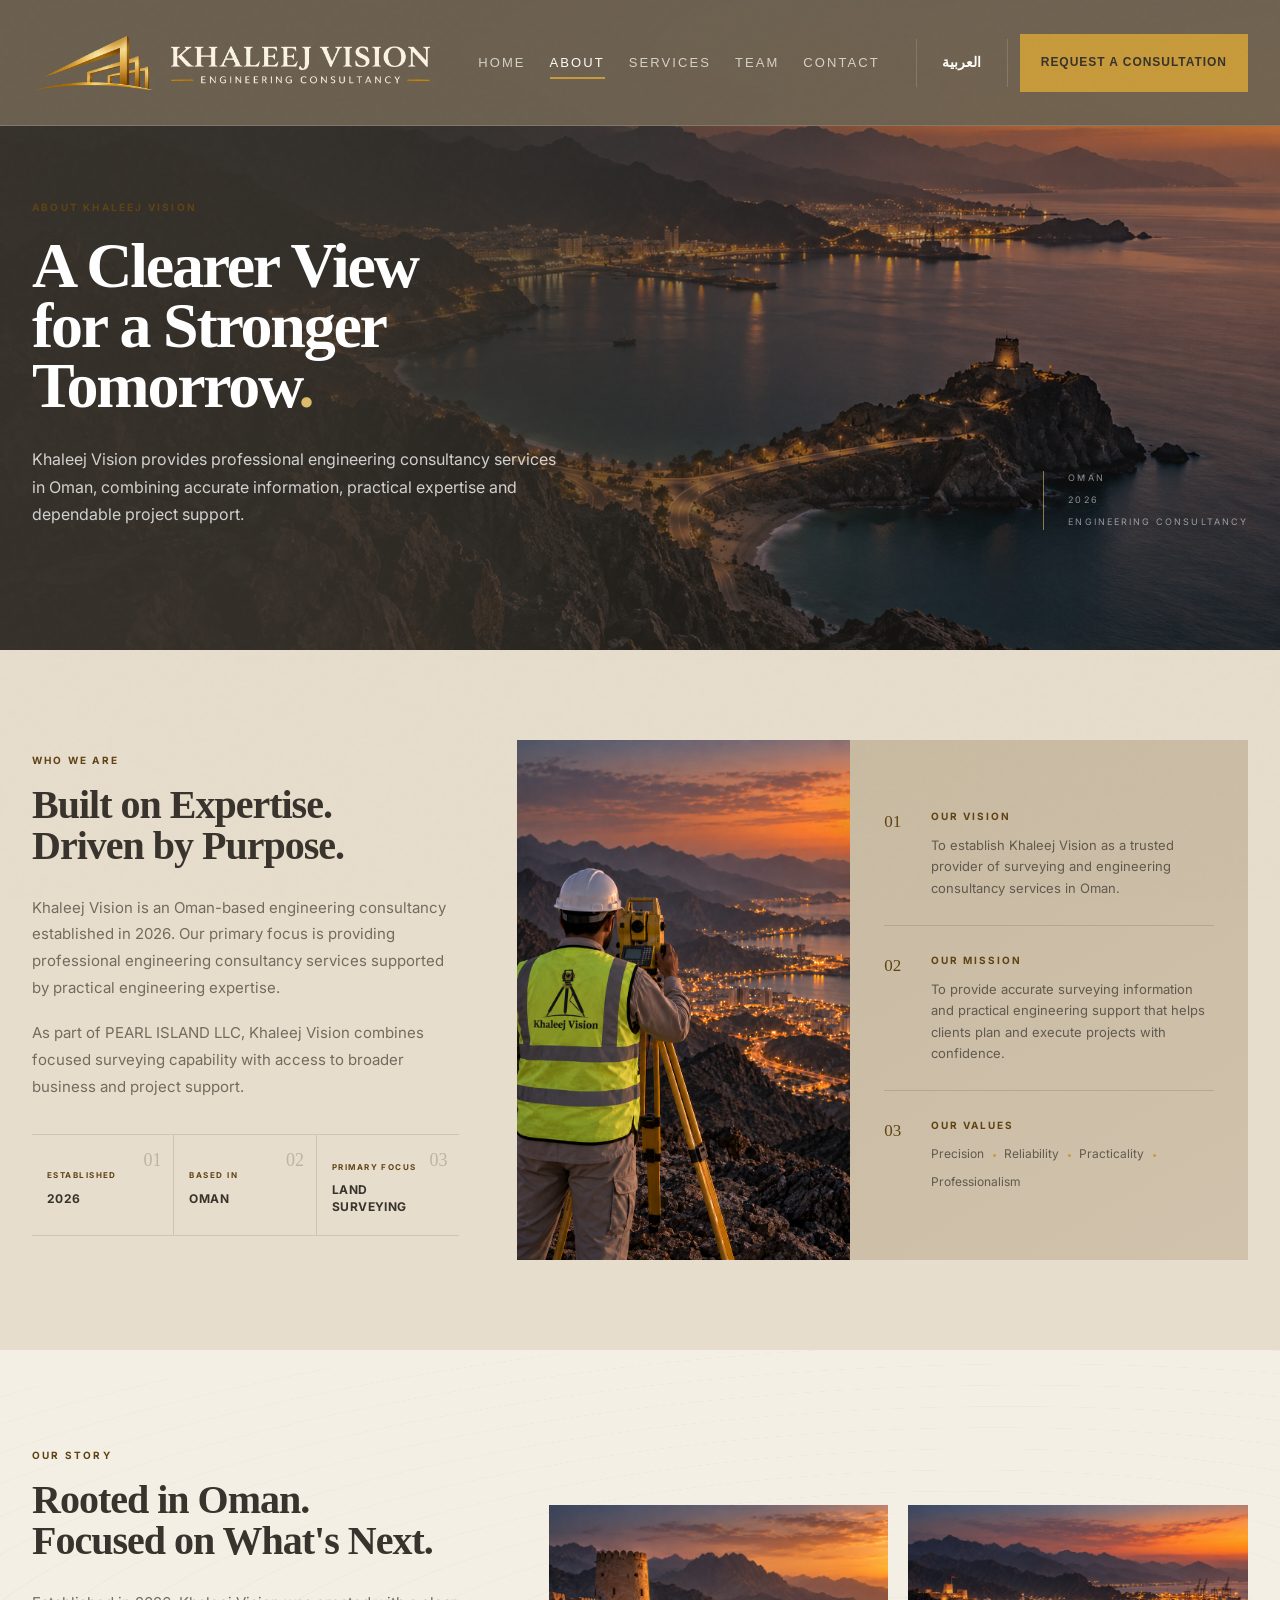
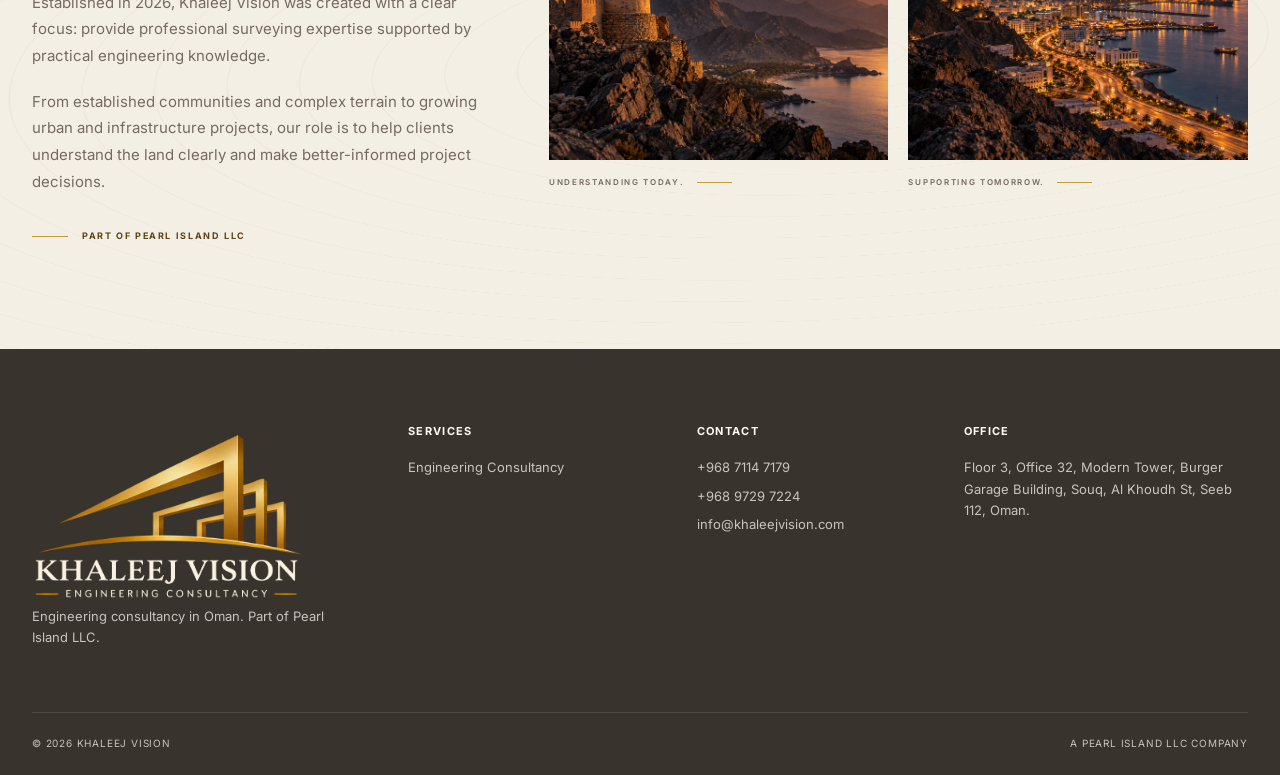
==== commit be1bc2b1: "Changed logo, contact email and removed Land Survey." ====
--- a/about.html
+++ b/about.html
@@ -158,10 +158,10 @@
         </h1>
 
         <p
-          data-en="Khaleej Vision provides professional land surveying and engineering consultancy services in Oman, combining accurate information, practical expertise and dependable project support."
+          data-en="Khaleej Vision provides professional engineering consultancy services in Oman, combining accurate information, practical expertise and dependable project support."
           data-ar="تقدم خليج فيجن خدمات احترافية في المساحة الأرضية والاستشارات الهندسية في سلطنة عُمان، مع الجمع بين المعلومات الدقيقة والخبرة العملية والدعم الموثوق للمشاريع."
         >
-          Khaleej Vision provides professional land surveying and engineering consultancy services in Oman, combining accurate information, practical expertise and dependable project support.
+          Khaleej Vision provides professional engineering consultancy services in Oman, combining accurate information, practical expertise and dependable project support.
         </p>
 
       </div>
@@ -169,7 +169,7 @@
       <div class="about-hero-side-note" aria-hidden="true">
         <span>OMAN</span>
         <span>2026</span>
-        <span>LAND SURVEYING</span>
+        <span>ENGINEERING CONSULTANCY</span>
       </div>
     </div>
   </section>
@@ -199,10 +199,10 @@
         </h2>
 
         <p
-          data-en="Khaleej Vision is an Oman-based land surveying and engineering consultancy established in 2026. Our primary focus is providing professional survey consultancy, topographical and engineering surveying services supported by practical engineering expertise."
-          data-ar="خليج فيجن شركة متخصصة في المساحة الأرضية والاستشارات الهندسية في سلطنة عُمان، تأسست في عام 2026. يتركز عملنا الأساسي على الاستشارات المساحية والرفع الطبوغرافي والمسح الهندسي، مدعومة بخبرة هندسية عملية."
-        >
-          Khaleej Vision is an Oman-based land surveying and engineering consultancy established in 2026. Our primary focus is providing professional survey consultancy, topographical and engineering surveying services supported by practical engineering expertise.
+          data-en="Khaleej Vision is an Oman-based engineering consultancy established in 2026. Our primary focus is providing professional engineering consultancy services supported by practical engineering expertise."
+          data-ar="خليج فيجن شركة متخصصة في الاستشارات الهندسية في سلطنة عُمان، تأسست في عام 2026. يتركز عملنا الأساسي على تقديم خدمات الاستشارات الهندسية المتميزة، مدعومة بخبرة هندسية عملية."
+        >
+          Khaleej Vision is an Oman-based engineering consultancy established in 2026. Our primary focus is providing professional engineering consultancy services supported by practical engineering expertise.
         </p>
 
         <p
@@ -391,9 +391,9 @@
 
   <footer class="site-footer">
     <div class="container footer-grid">
-      <div class="footer-brand"><a class="footer-lockup" href="index.html" aria-label="Khaleej Vision home"><svg class="brand-mark" viewBox="0 0 120 120" aria-hidden="true"><ellipse cx="60" cy="60" rx="44" ry="25" fill="none" stroke="currentColor" stroke-width="5"/><circle cx="60" cy="60" r="15" fill="none" stroke="currentColor" stroke-width="5"/><line x1="60" y1="8" x2="60" y2="112" stroke="currentColor" stroke-width="3"/><line x1="8" y1="60" x2="112" y2="60" stroke="currentColor" stroke-width="3"/><path d="M32 76 C48 66,72 66,88 76" fill="none" stroke="currentColor" stroke-width="4" stroke-linecap="round"/></svg><span class="brand-text"><strong>KHALEEJ VISION</strong><small>LAND SURVEYING &amp; ENGINEERING CONSULTANCY</small></span></a><p data-en="Land surveying and engineering consultancy in Oman. Part of Pearl Island LLC." data-ar="خدمات المساحة والاستشارات الهندسية في سلطنة عُمان. جزء من Pearl Island LLC.">Land surveying and engineering consultancy in Oman. Part of Pearl Island LLC.</p></div>
-      <div><h4 data-en="Services" data-ar="الخدمات">Services</h4><a href="services.html" data-en="Survey Consultancy Services" data-ar="خدمات الاستشارات المساحية">Survey Consultancy Services</a><a href="services.html" data-en="Topographical & Engineering Survey" data-ar="الرفع الطبوغرافي والمسح الهندسي">Topographical & Engineering Survey</a><a href="services.html" data-en="Engineering Consultancy" data-ar="الاستشارات الهندسية">Engineering Consultancy</a></div>
-      <div><h4 data-en="Contact" data-ar="التواصل">Contact</h4><p>+968 7114 7179</p><p>+968 9729 7224</p><p>fahadbasheer724@gmail.com</p></div>
+      <div class="footer-brand"><a class="footer-lockup" href="index.html" aria-label="Khaleej Vision home"><svg class="brand-mark" viewBox="0 0 120 120" aria-hidden="true"><ellipse cx="60" cy="60" rx="44" ry="25" fill="none" stroke="currentColor" stroke-width="5"/><circle cx="60" cy="60" r="15" fill="none" stroke="currentColor" stroke-width="5"/><line x1="60" y1="8" x2="60" y2="112" stroke="currentColor" stroke-width="3"/><line x1="8" y1="60" x2="112" y2="60" stroke="currentColor" stroke-width="3"/><path d="M32 76 C48 66,72 66,88 76" fill="none" stroke="currentColor" stroke-width="4" stroke-linecap="round"/></svg><span class="brand-text"><strong>KHALEEJ VISION</strong><small>ENGINEERING CONSULTANCY</small></span></a><p data-en="Engineering consultancy in Oman. Part of Pearl Island LLC." data-ar="الاستشارات الهندسية في سلطنة عُمان. جزء من Pearl Island LLC.">Engineering consultancy in Oman. Part of Pearl Island LLC.</p></div>
+      <div><h4 data-en="Services" data-ar="الخدمات">Services</h4><a href="services.html" data-en="Engineering Consultancy" data-ar="الاستشارات الهندسية">Engineering Consultancy</a></div>
+      <div><h4 data-en="Contact" data-ar="التواصل">Contact</h4><p>+968 7114 7179</p><p>+968 9729 7224</p><p>info@khaleejvision.com</p></div>
       <div><h4 data-en="Office" data-ar="المكتب">Office</h4><p data-en="Floor 3, Office 32, Modern Tower, Burger Garage Building, Souq, Al Khoudh St, Seeb 112, Oman." data-ar="الطابق الثالث، مكتب 32، البرج الحديث، مبنى Burger Garage، السوق، شارع الخوض، السيب 112، سلطنة عُمان.">Floor 3, Office 32, Modern Tower, Burger Garage Building, Souq, Al Khoudh St, Seeb 112, Oman.</p></div>
     </div>
     <div class="container footer-bottom"><span>© 2026 Khaleej Vision</span><span data-en="A Pearl Island LLC Company" data-ar="إحدى شركات Pearl Island LLC">A Pearl Island LLC Company</span></div>
--- a/styles.css
+++ b/styles.css
@@ -13,6 +13,242 @@
   --container:1500px;
 }
 
+
+
+/* =========================================================
+   KHALEEJ VISION THEME SYSTEM
+   ---------------------------------------------------------
+   Three palettes are available:
+
+   1) theme-sky-sand
+   2) theme-champagne
+   3) theme-modern-greige
+
+   The JavaScript adds theme-sky-sand by default when an HTML
+   page does not already declare a theme class on <body>.
+
+   Every active palette also receives the generic class:
+   theme-active
+
+   This means all layout/color override selectors are generic.
+   To add another palette later, define its variables here and
+   add its name to AVAILABLE_SITE_THEMES in script.js.
+
+   You can also set a theme directly in HTML, e.g.
+   <body class="home-page theme-modern-greige">
+   ========================================================= */
+
+/* ---------------------------------------------------------
+   SKY & SAND
+   --------------------------------------------------------- */
+
+body.theme-sky-sand{
+
+    /* Legacy aliases — keep older rules theme-aware */
+    --navy:#1E2A36;
+    --navy-2:#6F8795;
+    --navy-3:#A8C2D0;
+    --ivory:#FDFBF7;
+    --white:#FFFFFF;
+    --slate:#65747D;
+    --charcoal:#1E2A36;
+    --line:rgba(30,42,54,.14);
+
+    /* Semantic theme colors */
+    --theme-page-bg:#FDFBF7;
+    --theme-page-alt:#E8DCC6;
+    --theme-surface:#FFFFFF;
+    --theme-surface-soft:#F4EEE4;
+
+    --theme-primary:#1E2A36;
+    --theme-secondary:#6F8795;
+    --theme-tertiary:#A8C2D0;
+
+    --theme-text:#1E2A36;
+    --theme-muted:#65747D;
+
+    --theme-hero-start:#EEF7FC;
+    --theme-hero-mid:#DDEBF7;
+    --theme-hero-end:#C4DCE8;
+
+    --theme-header-bg:rgba(253,251,247,.92);
+    --theme-header-bg-scrolled:rgba(253,251,247,.98);
+
+    --theme-header-text:#1E2A36;
+    --theme-header-muted:rgba(30,42,54,.72);
+    --theme-header-border:rgba(30,42,54,.13);
+    --theme-header-active:#76571C;
+
+    --theme-mobile-bg:#FDFBF7;
+
+    --theme-border:rgba(30,42,54,.13);
+    --theme-border-soft:rgba(30,42,54,.08);
+    --theme-shadow:rgba(30,42,54,.12);
+    --theme-input-bg:color-mix(in srgb,#FFFFFF 13%,transparent);
+
+    --theme-strong:#6F8795;
+    --theme-strong-text:#FFFFFF;
+    --theme-strong-muted:rgba(255,255,255,.76);
+    --theme-strong-border:rgba(255,255,255,.18);
+
+    --theme-footer:#1E2A36;
+    --theme-footer-text:rgba(255,255,255,.72);
+    --theme-footer-heading:#FFFFFF;
+
+    /* Used to create a bright readable wash over photography */
+    --theme-photo-light-rgb:238,247,252;
+    --theme-photo-dark-rgb:30,42,54;
+
+    /* High-contrast bronze for small text on light surfaces */
+    --theme-accent-text:#76571C;
+}
+
+
+/* ---------------------------------------------------------
+   CHAMPAGNE STONE & GOLD
+   --------------------------------------------------------- */
+
+body.theme-champagne{
+
+    /* Legacy aliases — keep older rules theme-aware */
+    --navy:#38332C;
+    --navy-2:#6E6252;
+    --navy-3:#C9BAA2;
+    --ivory:#E7DDCC;
+    --white:#FFFDF8;
+    --slate:#746B60;
+    --charcoal:#38332C;
+    --line:rgba(56,51,44,.14);
+
+    /* Semantic theme colors */
+    --theme-page-bg:#E7DDCC;
+    --theme-page-alt:#C9BAA2;
+
+    --theme-surface:#FFFDF8;
+    --theme-surface-soft:#F4EFE5;
+
+    --theme-primary:#38332C;
+    --theme-secondary:#6E6252;
+    --theme-tertiary:#C9BAA2;
+
+    --theme-text:#38332C;
+    --theme-muted:#746B60;
+
+    --theme-hero-start:#FAF6ED;
+    --theme-hero-mid:#E7DDCC;
+    --theme-hero-end:#C9BAA2;
+
+    /* UPDATED HEADER */
+    --theme-header-bg:rgba(110,98,82,.96);
+    --theme-header-bg-scrolled:rgba(92,82,69,.98);
+
+    --theme-header-text:#FFFDF8;
+    --theme-header-muted:rgba(255,253,248,.72);
+    --theme-header-border:rgba(255,253,248,.15);
+    --theme-header-active:#DDBB6A;
+
+    --theme-mobile-bg:#6E6252;
+
+    --theme-border:rgba(56,51,44,.14);
+    --theme-border-soft:rgba(56,51,44,.08);
+
+    --theme-shadow:rgba(56,51,44,.12);
+
+    --theme-input-bg:rgba(255,253,248,.30);
+
+    --theme-strong:#C9BAA2;
+
+    --theme-strong-text:#38332C;
+    --theme-strong-muted:rgba(56,51,44,.72);
+    --theme-strong-border:rgba(56,51,44,.16);
+
+    --theme-footer:#38332C;
+    --theme-footer-text:rgba(255,253,248,.72);
+    --theme-footer-heading:#FFFDF8;
+
+    --theme-photo-light-rgb:250,246,237;
+    --theme-photo-dark-rgb:56,51,44;
+
+    /* NEW — readable gold text */
+    --theme-accent-text:#5F4314;
+}
+
+/* ---------------------------------------------------------
+   MODERN GREIGE
+   Palette reference:
+   #FAF9F6  off white
+   #E7E1DA  warm greige
+   #C79B4B  gold
+   #4B4B4B  charcoal
+   #1F1F1F  near black
+   --------------------------------------------------------- */
+
+body.theme-modern-greige{
+
+    /* Exact gold from the approved Modern Greige palette */
+    --gold:#C79B4B;
+    --gold-light:#DAB768;
+    --gold-dark:#9A742E;
+
+    /* Legacy aliases — keep older rules theme-aware */
+    --navy:#1F1F1F;
+    --navy-2:#4B4B4B;
+    --navy-3:#E7E1DA;
+    --ivory:#FAF9F6;
+    --white:#FFFFFF;
+    --slate:#67635F;
+    --charcoal:#1F1F1F;
+    --line:rgba(31,31,31,.14);
+
+    /* Semantic theme colors */
+    --theme-page-bg:#FAF9F6;
+    --theme-page-alt:#E7E1DA;
+    --theme-surface:#FFFFFF;
+    --theme-surface-soft:#F2EEE9;
+
+    --theme-primary:#1F1F1F;
+    --theme-secondary:#4B4B4B;
+    --theme-tertiary:#E7E1DA;
+
+    --theme-text:#1F1F1F;
+    --theme-muted:#67635F;
+
+    --theme-hero-start:#FAF9F6;
+    --theme-hero-mid:#E7E1DA;
+    --theme-hero-end:#D7D0C9;
+
+    --theme-header-bg:rgba(250,249,246,.94);
+    --theme-header-bg-scrolled:rgba(250,249,246,.985);
+
+    --theme-header-text:#1F1F1F;
+    --theme-header-muted:rgba(31,31,31,.70);
+    --theme-header-border:rgba(31,31,31,.13);
+    --theme-header-active:#6F5019;
+
+    --theme-mobile-bg:#FAF9F6;
+
+    --theme-border:rgba(31,31,31,.13);
+    --theme-border-soft:rgba(31,31,31,.08);
+    --theme-shadow:rgba(31,31,31,.12);
+    --theme-input-bg:rgba(255,255,255,.12);
+
+    --theme-strong:#4B4B4B;
+    --theme-strong-text:#FFFFFF;
+    --theme-strong-muted:rgba(255,255,255,.74);
+    --theme-strong-border:rgba(255,255,255,.17);
+
+    --theme-footer:#1F1F1F;
+    --theme-footer-text:rgba(255,255,255,.72);
+    --theme-footer-heading:#FFFFFF;
+
+    /* Used to create a bright readable wash over photography */
+    --theme-photo-light-rgb:250,249,246;
+    --theme-photo-dark-rgb:31,31,31;
+
+    /* High-contrast bronze for small text on light surfaces */
+    --theme-accent-text:#6F5019;
+}
+
 *{
     box-sizing:border-box
 }
@@ -1983,6 +2219,8 @@
     flex-direction:column
 }
 
+
+
 .contact-details small{
     font-size:10px;
 
@@ -2567,4 +2805,516 @@
             0
             8px;
     }
+}
+
+/* =========================================================
+   THEME-AWARE GLOBAL OVERRIDES
+   ---------------------------------------------------------
+   These rules sit at the end of styles.css intentionally.
+   They translate the existing site into the active theme
+   without changing layout, spacing, typography or content.
+   ========================================================= */
+
+
+/* =========================================================
+   PAGE / GLOBAL TEXT
+   ========================================================= */
+
+body.theme-active{
+    background:var(--theme-page-bg);
+    color:var(--theme-text);
+}
+
+body.theme-active .eyebrow{
+    color:var(--theme-accent-text);
+}
+
+body.theme-active .eyebrow.dark{
+    color:var(--theme-accent-text);
+}
+
+
+/* =========================================================
+   HEADER / NAVIGATION
+   ========================================================= */
+
+body.theme-active .site-header{
+    background:var(--theme-header-bg);
+    border-bottom:1px solid var(--theme-header-border);
+    box-shadow:none;
+}
+
+body.theme-active .site-header.scrolled{
+    background:var(--theme-header-bg-scrolled);
+    border-bottom:1px solid var(--theme-header-border);
+    box-shadow:0 10px 32px var(--theme-shadow);
+}
+
+body.theme-active .brand-text strong{
+    color:var(--theme-header-text);
+}
+
+body.theme-active .brand-text small{
+    color:var(--theme-header-muted);
+}
+
+body.theme-active .desktop-nav a{
+    color:var(--theme-header-muted);
+}
+
+body.theme-active .desktop-nav a:hover,
+body.theme-active .desktop-nav a[aria-current="page"]{
+    color:var(--theme-header-text);
+}
+
+body.theme-active .lang-toggle{
+    color:var(--theme-header-text);
+
+    border-left-color:
+        var(--theme-header-border);
+
+    border-right-color:
+        var(--theme-header-border);
+}
+
+body.theme-active .menu-toggle span{
+    background:var(--theme-header-text);
+}
+
+body.theme-active .mobile-menu{
+    background:var(--theme-mobile-bg);
+    border-top:1px solid var(--theme-header-border);
+    box-shadow:0 16px 30px var(--theme-shadow);
+}
+
+body.theme-active .mobile-menu a{
+    color:var(--theme-header-text);
+}
+
+body.theme-active .mobile-menu a[aria-current="page"]{
+    color:var(--theme-header-active);
+}
+
+/* =========================================================
+   BUTTONS
+   ========================================================= */
+
+body.theme-active .btn-gold{
+    background:var(--gold);
+    border-color:var(--gold);
+    color:var(--theme-primary);
+}
+
+body.theme-active .btn-gold:hover{
+    background:var(--gold-light);
+    border-color:var(--gold-light);
+    color:var(--theme-primary);
+}
+
+body.theme-active .btn-outline{
+    color:var(--theme-primary);
+    border-color:color-mix(in srgb,var(--theme-primary) 42%,transparent);
+}
+
+body.theme-active .btn-outline:hover{
+    color:var(--gold-dark);
+    border-color:var(--gold);
+}
+
+
+/* =========================================================
+   GENERIC / INNER-PAGE HERO
+   ========================================================= */
+
+body.theme-active .hero,
+body.theme-active .page-hero{
+    color:var(--theme-primary);
+    background:
+        radial-gradient(
+            circle at 79% 34%,
+            color-mix(in srgb,var(--theme-tertiary) 52%,transparent),
+            transparent 34%
+        ),
+        linear-gradient(
+            118deg,
+            var(--theme-hero-start) 0%,
+            var(--theme-hero-mid) 54%,
+            var(--theme-hero-end) 100%
+        );
+}
+
+body.theme-active .hero:before,
+body.theme-active .page-hero:before{
+    background-image:
+        linear-gradient(
+            color-mix(in srgb,var(--theme-primary) 7%,transparent) 1px,
+            transparent 1px
+        ),
+        linear-gradient(
+            90deg,
+            color-mix(in srgb,var(--theme-primary) 7%,transparent) 1px,
+            transparent 1px
+        );
+}
+
+body.theme-active .hero-lead,
+body.theme-active .page-hero p,
+body.theme-active .parent-note{
+    color:var(--theme-muted);
+}
+
+body.theme-active .visual-frame{
+    background:
+        radial-gradient(
+            circle,
+            color-mix(in srgb,var(--theme-primary) 5%,transparent),
+            transparent 68%
+        );
+}
+
+body.theme-active .instrument-head{
+    background:var(--theme-primary);
+}
+
+body.theme-active .lens{
+    background:var(--theme-primary);
+}
+
+body.theme-active .coord{
+    color:var(--theme-muted);
+}
+
+body.theme-active .trust-strip{
+    border-top:1px solid var(--theme-border);
+    background:color-mix(in srgb,var(--theme-surface) 68%,transparent);
+}
+
+body.theme-active .trust-grid>div{
+    border-color:var(--theme-border);
+}
+
+body.theme-active .trust-grid strong{
+    color:var(--theme-primary);
+}
+
+
+/* =========================================================
+   LIGHT SECTIONS / HOMEPAGE CONTENT
+   ========================================================= */
+
+body.theme-active .home-intro{
+    background:var(--theme-page-bg);
+}
+
+body.theme-active .section h2{
+    color:var(--theme-primary);
+}
+
+body.theme-active .section-copy>p,
+body.theme-active .section-heading>p{
+    color:var(--theme-muted);
+}
+
+body.theme-active .teaser{
+    background:var(--theme-surface);
+    border-color:var(--theme-border);
+    box-shadow:0 10px 28px color-mix(in srgb,var(--theme-shadow) 45%,transparent);
+}
+
+body.theme-active .teaser h3{
+    color:var(--theme-primary);
+}
+
+body.theme-active .teaser span,
+body.theme-active .inline-link{
+    color:var(--theme-accent-text);
+}
+
+body.theme-active .teaser p{
+    color:var(--theme-muted);
+}
+
+body.theme-active .about-art{
+    background:
+        linear-gradient(
+            145deg,
+            var(--theme-page-alt),
+            var(--theme-surface)
+        );
+    border-color:var(--theme-border);
+}
+
+body.theme-active .map-grid{
+    background-image:
+        linear-gradient(
+            color-mix(in srgb,var(--theme-primary) 9%,transparent) 1px,
+            transparent 1px
+        ),
+        linear-gradient(
+            90deg,
+            color-mix(in srgb,var(--theme-primary) 9%,transparent) 1px,
+            transparent 1px
+        );
+}
+
+body.theme-active .map-marker span,
+body.theme-active .mini-specs strong,
+body.theme-active .pearl-box h2{
+    color:var(--theme-primary);
+}
+
+body.theme-active .mini-specs{
+    border-color:var(--theme-border);
+}
+
+body.theme-active .mini-specs small,
+body.theme-active .art-label,
+body.theme-active .pearl-box p{
+    color:var(--theme-muted);
+}
+
+body.theme-active .pearl-section{
+    background:var(--theme-surface-soft);
+}
+
+
+/* =========================================================
+   SERVICES
+   ========================================================= */
+
+body.theme-active .services-page{
+    background:var(--theme-page-alt);
+    color:var(--theme-text);
+}
+
+body.theme-active .services-page h2{
+    color:var(--theme-primary);
+}
+
+body.theme-active .section-heading.center p{
+    color:var(--theme-muted);
+}
+
+body.theme-active .service-card{
+    background:var(--theme-surface);
+    border-color:var(--theme-border);
+    box-shadow:0 12px 30px color-mix(in srgb,var(--theme-shadow) 45%,transparent);
+}
+
+body.theme-active .service-card.featured{
+    border-color:color-mix(in srgb,var(--gold) 48%,var(--theme-border));
+}
+
+body.theme-active .service-card:hover{
+    background:var(--theme-surface);
+    border-color:var(--gold);
+    box-shadow:0 18px 38px var(--theme-shadow);
+}
+
+body.theme-active .service-card h3{
+    color:var(--theme-primary);
+}
+
+body.theme-active .service-card p{
+    color:var(--theme-muted);
+}
+
+body.theme-active .service-card a{
+    color:var(--theme-accent-text);
+}
+
+body.theme-active .temp-note{
+    color:color-mix(in srgb,var(--theme-muted) 68%,transparent);
+}
+
+
+/* =========================================================
+   PRECISION / STRONG FEATURE SECTION
+   ========================================================= */
+
+body.theme-active .precision-section{
+    background:var(--theme-strong);
+    color:var(--theme-strong-text);
+}
+
+body.theme-active .precision-section h2{
+    color:var(--theme-strong-text);
+}
+
+body.theme-active .precision-copy p{
+    color:var(--theme-strong-muted);
+}
+
+body.theme-active .precision-points span{
+    color:var(--theme-strong-text);
+    border-color:var(--theme-strong-border);
+}
+
+
+/* =========================================================
+   PROCESS
+   ========================================================= */
+
+body.theme-active .process-section{
+    background:var(--theme-surface);
+}
+
+body.theme-active .process-line:before{
+    background:color-mix(in srgb,var(--gold) 42%,var(--theme-border));
+}
+
+body.theme-active .step-dot{
+    background:var(--theme-surface);
+    color:var(--theme-accent-text);
+}
+
+body.theme-active .process-step h3{
+    color:var(--theme-primary);
+}
+
+body.theme-active .process-step p{
+    color:var(--theme-muted);
+}
+
+
+/* =========================================================
+   CONTACT
+   ========================================================= */
+
+body.theme-active .contact-page{
+    background:
+        linear-gradient(
+            130deg,
+            var(--theme-strong),
+            color-mix(in srgb,var(--theme-strong) 72%,var(--theme-page-bg))
+        );
+    color:var(--theme-strong-text);
+}
+
+body.theme-active .contact-page h2{
+    color:var(--theme-strong-text);
+}
+
+body.theme-active .contact-copy>p{
+    color:var(--theme-strong-muted);
+}
+
+body.theme-active .contact-details a,
+body.theme-active .contact-details .address-line{
+    border-color:var(--theme-strong-border);
+}
+
+body.theme-active .contact-details small{
+    color:var(--theme-accent-text);
+}
+
+body.theme-active .contact-form{
+    border-color:var(--theme-strong-border);
+    background:color-mix(in srgb,var(--theme-surface) 14%,transparent);
+}
+
+body.theme-active .contact-form label span{
+    color:var(--theme-strong-muted);
+}
+
+body.theme-active .contact-form input,
+body.theme-active .contact-form select,
+body.theme-active .contact-form textarea{
+    color:var(--theme-strong-text);
+    border-color:var(--theme-strong-border);
+    background:var(--theme-input-bg);
+}
+
+body.theme-active .form-note{
+    color:var(--theme-strong-muted);
+}
+
+
+/* =========================================================
+   FOOTER
+   ========================================================= */
+
+body.theme-active .site-footer{
+    background:var(--theme-footer);
+    color:var(--theme-footer-text);
+    border-top-color:var(--theme-strong-border);
+}
+
+body.theme-active .footer-grid h4{
+    color:var(--theme-footer-heading);
+}
+
+body.theme-active .footer-bottom{
+    border-top-color:rgba(255,255,255,.10);
+}
+
+
+.site-header .brand-lockup,
+.site-header .kv-selected-logo-lockup {
+  display: flex !important;
+  align-items: center !important;
+  flex: 0 1 405px;
+  width: min(405px, 100%) !important;
+  max-width: 405px !important;
+  min-width: 0 !important;
+}
+
+.site-header .kv-brand-logo {
+  display: block;
+  width: 100% !important;
+  max-width: 100% !important;
+  height: auto !important;
+  object-fit: contain;
+}
+
+.site-footer .footer-lockup,
+.site-footer .kv-selected-logo-lockup {
+  display: block !important;
+  min-width: 0 !important;
+  width: 100% !important;
+  max-width: 100% !important;
+}
+
+.site-footer .kv-brand-logo {
+  display: block;
+  width: min(270px, 100%) !important;
+  max-width: 100% !important;
+  height: auto !important;
+  object-fit: contain;
+}
+
+@media (max-width: 1180px) {
+  .site-header .brand-lockup,
+  .site-header .kv-selected-logo-lockup {
+    flex-basis: 325px;
+    width: min(325px, 100%) !important;
+    max-width: 325px !important;
+  }
+}
+
+@media (max-width: 1100px) {
+  .desktop-nav, .btn-nav { display: none; }
+  .menu-toggle { display: block; }
+  .site-header .nav-wrap { height: 88px !important; }
+}
+
+@media (max-width: 620px) {
+  .site-header .brand-lockup,
+  .site-header .kv-selected-logo-lockup {
+    flex: 0 1 245px;
+    width: min(245px, 100%) !important;
+    max-width: 245px !important;
+  }
+  .site-footer .kv-brand-logo { width: min(250px, 100%) !important; }
+}
+
+
+/* Slightly larger header logo on desktop */
+@media (min-width: 1450px) {
+  .site-header .brand-lockup,
+  .site-header .kv-selected-logo-lockup {
+    flex: 0 0 465px;
+    width: 465px !important;
+    max-width: 465px !important;
+  }
 }
--- a/about-page.css
+++ b/about-page.css
@@ -1513,4 +1513,194 @@
             4 / 3;
     }
 
-}+}
+
+/* =========================================================
+   LIGHT THEME OVERRIDES — ABOUT PAGE
+   ========================================================= */
+
+.about-page.theme-active{
+    background:var(--theme-page-bg);
+    color:var(--theme-text);
+}
+
+.about-page.theme-active .eyebrow.dark{
+    color:var(--theme-accent-text);
+}
+
+
+/* Hero remains photographic, but the overlay is palette-tinted. */
+
+.about-page.theme-active .about-hero{
+    background:var(--theme-primary);
+    color:#fff;
+}
+
+.about-page.theme-active .about-hero-overlay{
+    background:
+        linear-gradient(
+            90deg,
+            rgba(var(--theme-photo-dark-rgb),.94) 0%,
+            rgba(var(--theme-photo-dark-rgb),.86) 24%,
+            rgba(var(--theme-photo-dark-rgb),.65) 42%,
+            rgba(var(--theme-photo-dark-rgb),.30) 60%,
+            rgba(var(--theme-photo-dark-rgb),.06) 80%,
+            rgba(var(--theme-photo-dark-rgb),.02) 100%
+        ),
+        linear-gradient(
+            0deg,
+            rgba(var(--theme-photo-dark-rgb),.24) 0%,
+            rgba(var(--theme-photo-dark-rgb),.04) 60%,
+            rgba(var(--theme-photo-dark-rgb),.11) 100%
+        );
+}
+
+body.rtl.about-page.theme-active .about-hero-overlay{
+    background:
+        linear-gradient(
+            270deg,
+            rgba(var(--theme-photo-dark-rgb),.94) 0%,
+            rgba(var(--theme-photo-dark-rgb),.86) 24%,
+            rgba(var(--theme-photo-dark-rgb),.65) 42%,
+            rgba(var(--theme-photo-dark-rgb),.30) 60%,
+            rgba(var(--theme-photo-dark-rgb),.06) 80%,
+            rgba(var(--theme-photo-dark-rgb),.02) 100%
+        ),
+        linear-gradient(
+            0deg,
+            rgba(var(--theme-photo-dark-rgb),.24),
+            rgba(var(--theme-photo-dark-rgb),.04) 60%,
+            rgba(var(--theme-photo-dark-rgb),.11)
+        );
+}
+
+
+/* Who we are */
+
+.about-page.theme-active .about-who{
+    background:var(--theme-page-bg);
+    color:var(--theme-text);
+}
+
+.about-page.theme-active .about-who-copy h2,
+.about-page.theme-active .about-story-copy h2{
+    color:var(--theme-primary);
+}
+
+.about-page.theme-active .about-who-copy p,
+.about-page.theme-active .about-story-copy p{
+    color:var(--theme-muted);
+}
+
+.about-page.theme-active .about-specs{
+    border-top-color:var(--theme-border);
+    border-bottom-color:var(--theme-border);
+}
+
+.about-page.theme-active .about-spec{
+    border-right-color:var(--theme-border);
+}
+
+.about-page.theme-active .about-spec > span{
+    color:color-mix(in srgb,var(--theme-primary) 24%,transparent);
+}
+
+.about-page.theme-active .about-spec strong{
+    color:var(--theme-primary);
+}
+
+.about-page.theme-active .about-spec small{
+    color:var(--theme-accent-text);
+}
+
+.about-page.theme-active .about-who-image{
+    background:var(--theme-primary);
+}
+
+
+/* Vision / mission / values */
+
+.about-page.theme-active .about-values-panel{
+    background:
+        linear-gradient(
+            150deg,
+            var(--theme-strong),
+            color-mix(in srgb,var(--theme-strong) 78%,var(--theme-page-bg))
+        );
+    color:var(--theme-strong-text);
+}
+
+.about-page.theme-active .about-value-item{
+    border-color:var(--theme-strong-border);
+}
+
+.about-page.theme-active .about-value-number,
+.about-page.theme-active .about-value-item h3{
+    color:var(--theme-accent-text);
+}
+
+.about-page.theme-active .about-value-item p,
+.about-page.theme-active .about-values-list span{
+    color:var(--theme-strong-muted);
+}
+
+
+/* Legacy leadership block — styled even if currently unused in HTML. */
+
+.about-page.theme-active .about-leadership{
+    background:var(--theme-strong);
+    color:var(--theme-strong-text);
+}
+
+.about-page.theme-active .about-leadership .eyebrow,
+.about-page.theme-active .leadership-name-block span,
+.about-page.theme-active .leadership-details small{
+    color:var(--theme-accent-text);
+}
+
+.about-page.theme-active .leadership-copy h2,
+.about-page.theme-active .leadership-name-block h3,
+.about-page.theme-active .leadership-details strong{
+    color:var(--theme-strong-text);
+}
+
+.about-page.theme-active .leadership-copy > p,
+.about-page.theme-active .leadership-photo-tag,
+.about-page.theme-active .leadership-signature small{
+    color:var(--theme-strong-muted);
+}
+
+.about-page.theme-active .leadership-name-block,
+.about-page.theme-active .leadership-details,
+.about-page.theme-active .leadership-details > div{
+    border-color:var(--theme-strong-border);
+}
+
+
+/* Story */
+
+.about-page.theme-active .about-story{
+    background:var(--theme-surface-soft);
+}
+
+.about-page.theme-active .about-parent-company{
+    color:var(--theme-accent-text);
+}
+
+.about-page.theme-active .about-story-card figcaption{
+    color:var(--theme-muted);
+}
+
+
+/* RTL spec dividers */
+
+body.rtl.about-page.theme-active .about-spec{
+    border-left-color:var(--theme-border);
+}
+
+@media(max-width:620px){
+
+    .about-page.theme-active .about-spec{
+        border-bottom-color:var(--theme-border);
+    }
+}
